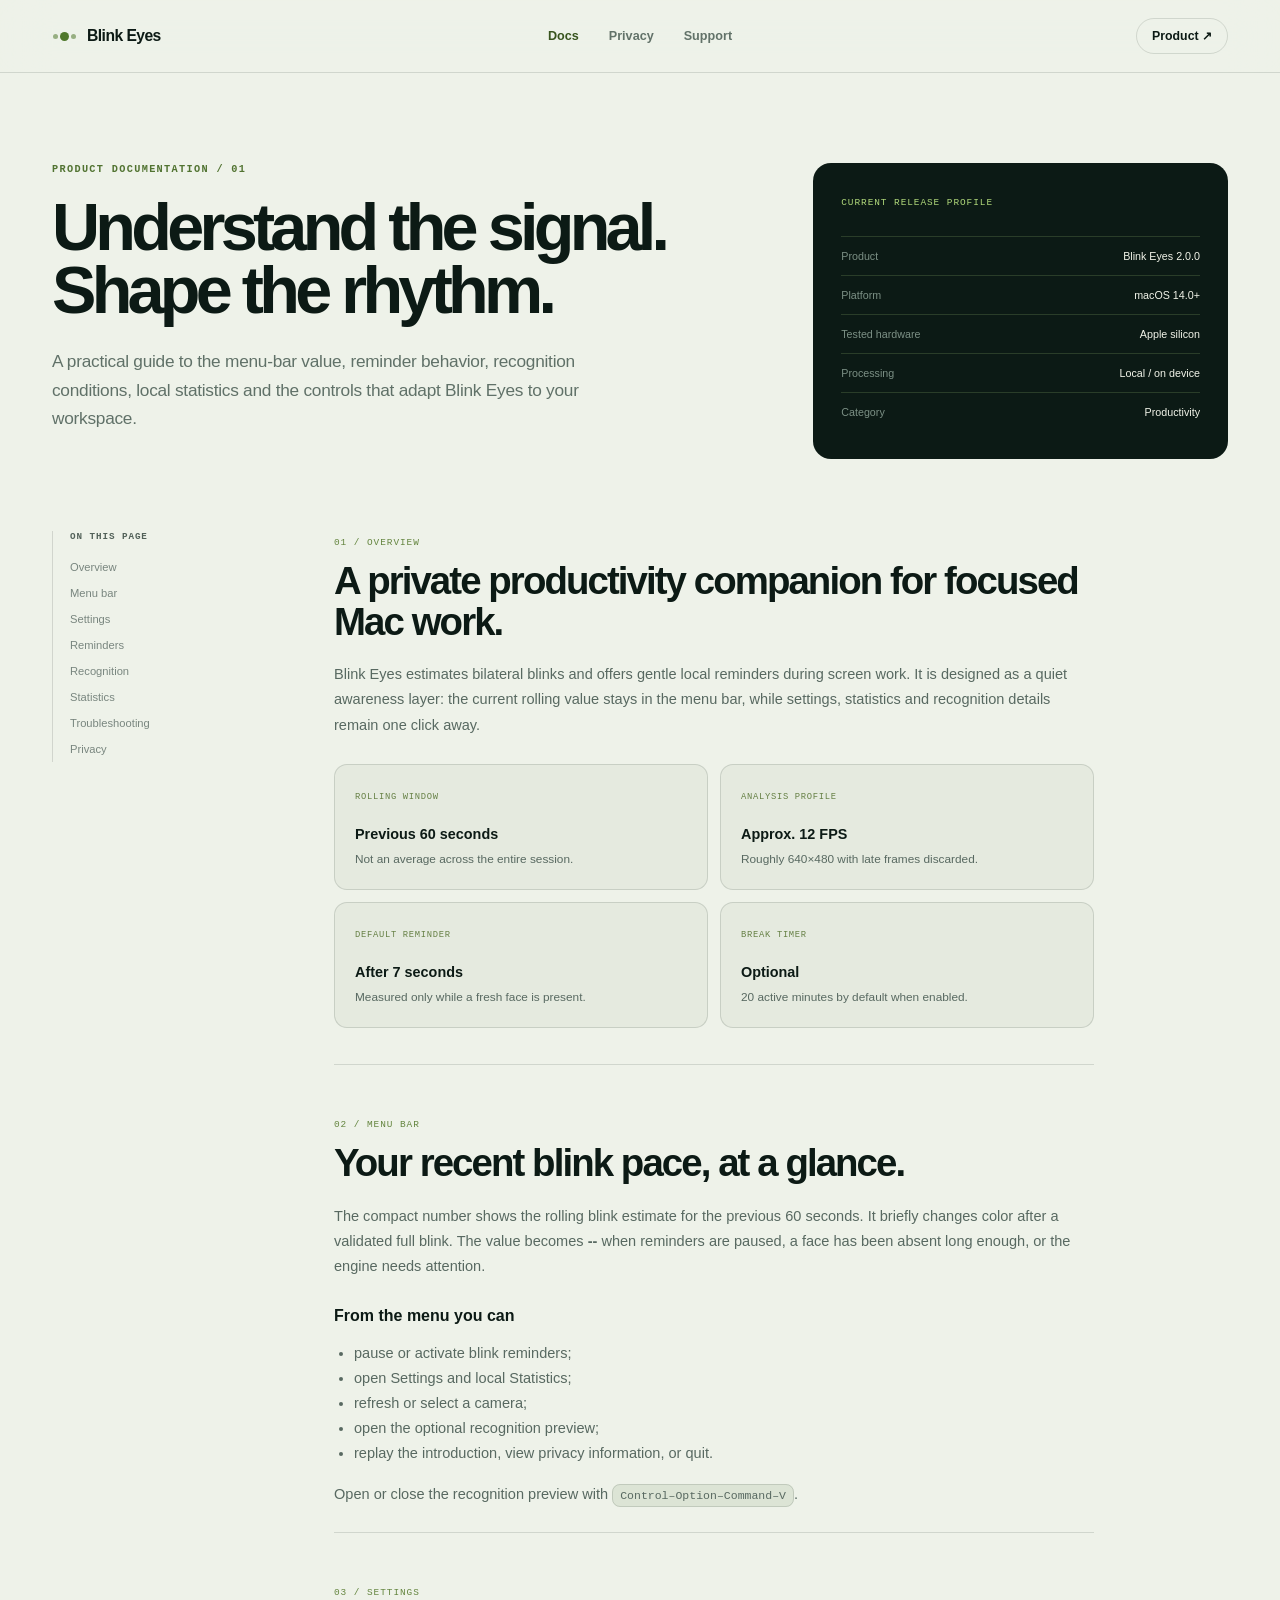
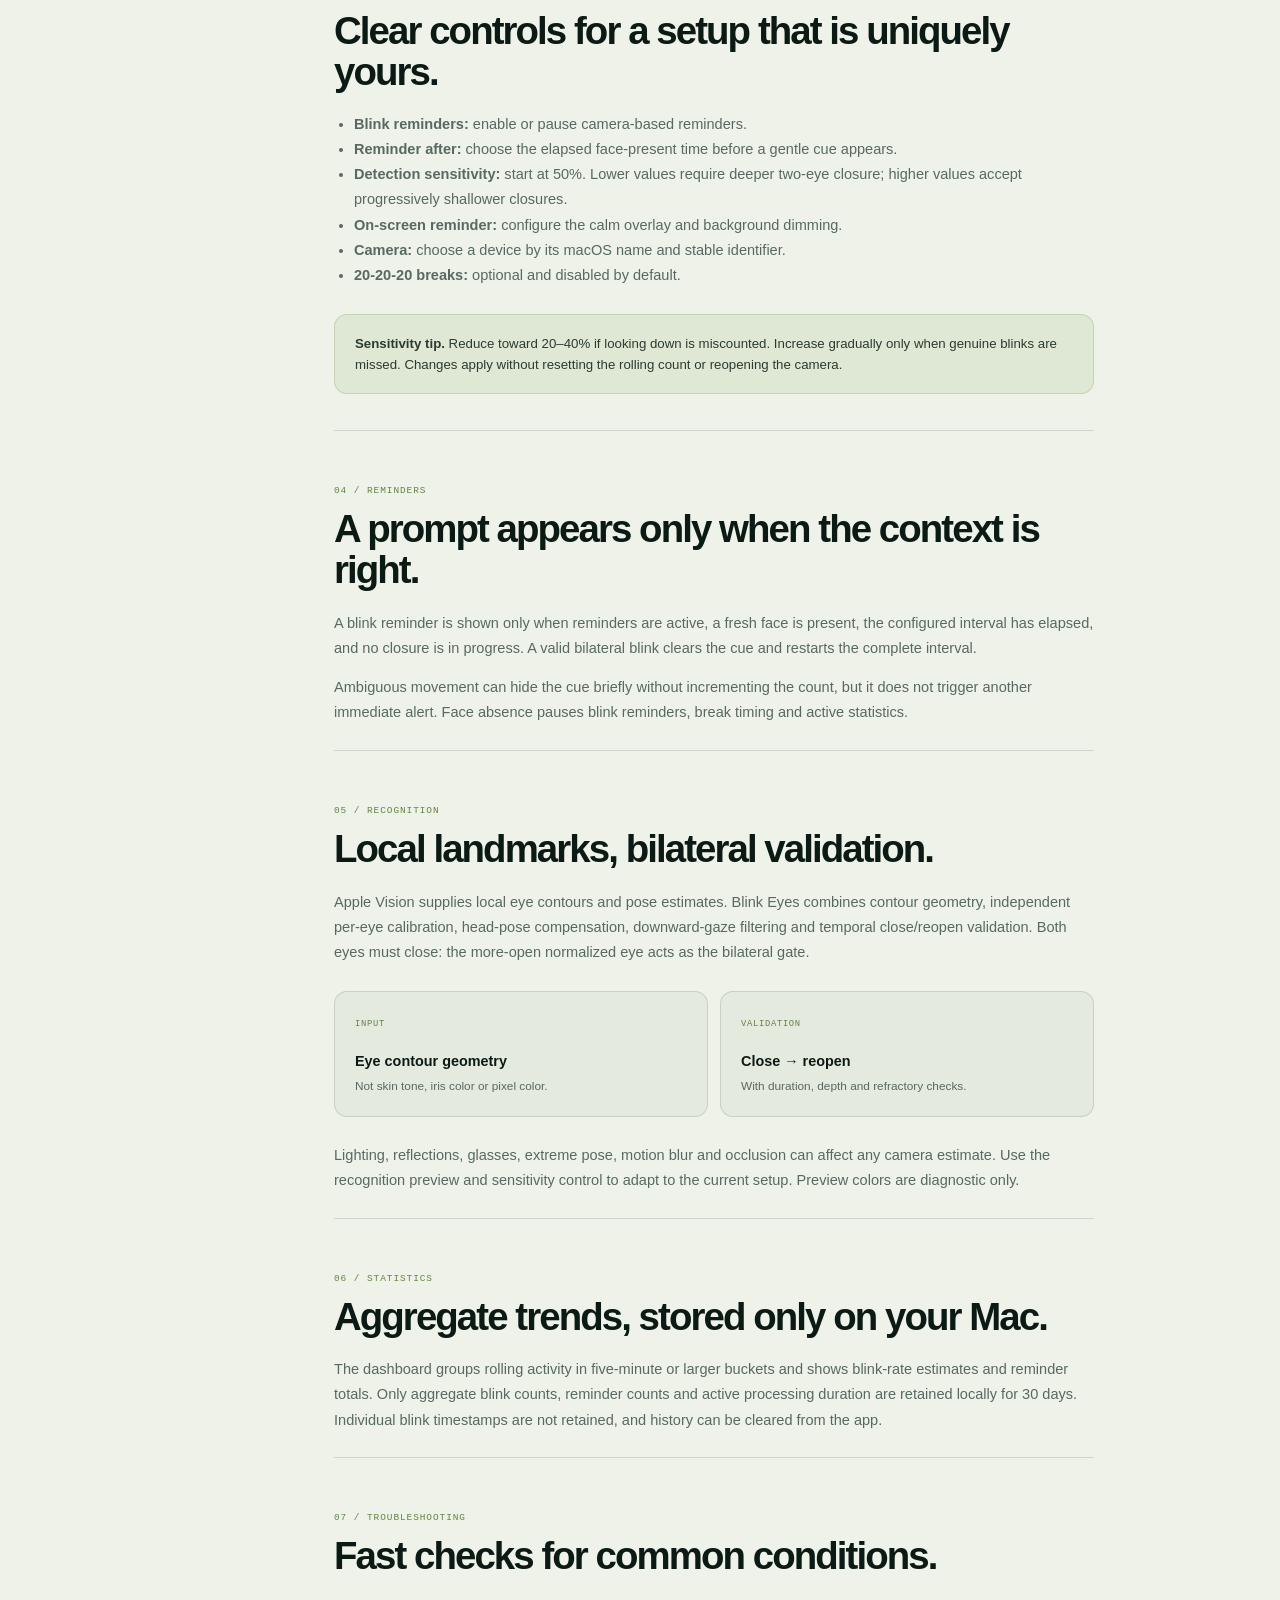
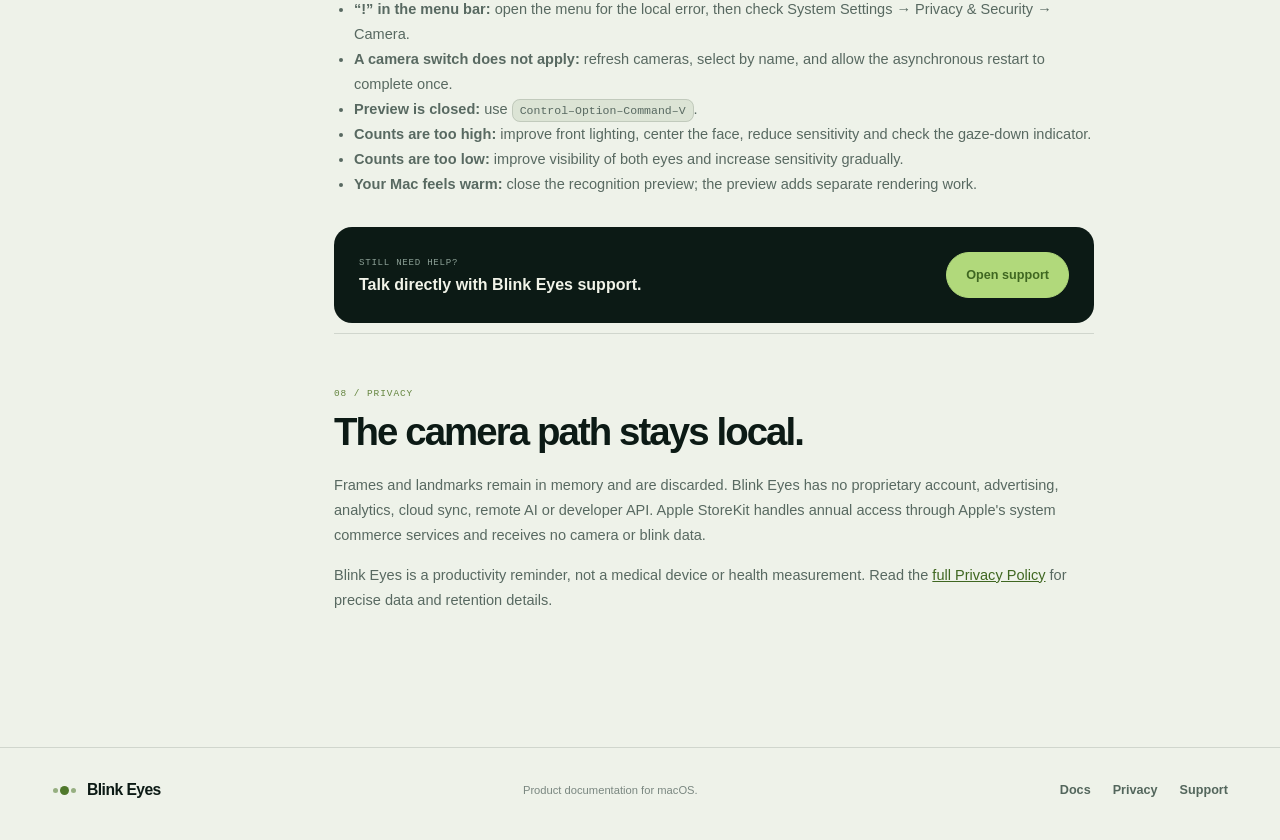
==== docs/index.html @ e7619e52 "Redesign public site and documentation" ====
<!doctype html>
<html lang="en">
<head>
  <meta charset="utf-8">
  <meta name="viewport" content="width=device-width, initial-scale=1">
  <meta name="description" content="The official Blink Eyes product guide for macOS.">
  <meta name="theme-color" content="#eef2e9">
  <meta property="og:type" content="website"><meta property="og:title" content="Product Guide · Blink Eyes"><meta property="og:description" content="Understand the menu-bar signal, sensitivity, reminders, local statistics and recognition conditions."><meta property="og:image" content="https://ivanvigor.github.io/BlinkEyes_Public/assets/og.png">
  <meta name="twitter:card" content="summary_large_image"><meta name="twitter:title" content="Product Guide · Blink Eyes"><meta name="twitter:description" content="Understand the menu-bar signal, sensitivity, reminders, local statistics and recognition conditions."><meta name="twitter:image" content="https://ivanvigor.github.io/BlinkEyes_Public/assets/og.png">
  <title>Product Guide · Blink Eyes</title>
  <link rel="stylesheet" href="../assets/site.css">
</head>
<body class="inner-page">
  <a class="skip-link" href="#main">Skip to content</a>
  <header class="site-header"><nav class="nav" aria-label="Main navigation"><a class="brand" href="../"><span class="brand-signal" aria-hidden="true"><i></i><i></i><i></i></span><span>Blink Eyes</span></a><div class="nav-links"><a href="./" aria-current="page">Docs</a><a href="../privacy/">Privacy</a><a href="../support/">Support</a></div><a class="nav-cta" href="../">Product <span aria-hidden="true">↗</span></a></nav></header>

  <main class="container page-shell" id="main">
    <section class="page-hero">
      <div><p class="page-kicker">Product documentation / 01</p><h1>Understand the signal.<br>Shape the rhythm.</h1><p class="lead">A practical guide to the menu-bar value, reminder behavior, recognition conditions, local statistics and the controls that adapt Blink Eyes to your workspace.</p></div>
      <aside class="page-meta-card" aria-label="Product facts"><span>Current release profile</span><dl><div><dt>Product</dt><dd>Blink Eyes 2.0.0</dd></div><div><dt>Platform</dt><dd>macOS 14.0+</dd></div><div><dt>Tested hardware</dt><dd>Apple silicon</dd></div><div><dt>Processing</dt><dd>Local / on device</dd></div><div><dt>Category</dt><dd>Productivity</dd></div></dl></aside>
    </section>

    <div class="page-layout">
      <nav class="toc" aria-label="On this page"><b>On this page</b><a href="#overview">Overview</a><a href="#menu-bar">Menu bar</a><a href="#settings">Settings</a><a href="#reminders">Reminders</a><a href="#recognition">Recognition</a><a href="#statistics">Statistics</a><a href="#troubleshooting">Troubleshooting</a><a href="#privacy">Privacy</a></nav>
      <article>
        <section class="prose-section" id="overview"><span class="section-number">01 / OVERVIEW</span><h2>A private productivity companion for focused Mac work.</h2><p>Blink Eyes estimates bilateral blinks and offers gentle local reminders during screen work. It is designed as a quiet awareness layer: the current rolling value stays in the menu bar, while settings, statistics and recognition details remain one click away.</p><div class="info-grid"><div class="info-card"><span>Rolling window</span><b>Previous 60 seconds</b><p>Not an average across the entire session.</p></div><div class="info-card"><span>Analysis profile</span><b>Approx. 12 FPS</b><p>Roughly 640×480 with late frames discarded.</p></div><div class="info-card"><span>Default reminder</span><b>After 7 seconds</b><p>Measured only while a fresh face is present.</p></div><div class="info-card"><span>Break timer</span><b>Optional</b><p>20 active minutes by default when enabled.</p></div></div></section>

        <section class="prose-section" id="menu-bar"><span class="section-number">02 / MENU BAR</span><h2>Your recent blink pace, at a glance.</h2><p>The compact number shows the rolling blink estimate for the previous 60 seconds. It briefly changes color after a validated full blink. The value becomes <strong>--</strong> when reminders are paused, a face has been absent long enough, or the engine needs attention.</p><h3>From the menu you can</h3><ul><li>pause or activate blink reminders;</li><li>open Settings and local Statistics;</li><li>refresh or select a camera;</li><li>open the optional recognition preview;</li><li>replay the introduction, view privacy information, or quit.</li></ul><p>Open or close the recognition preview with <span class="code-key">Control–Option–Command–V</span>.</p></section>

        <section class="prose-section" id="settings"><span class="section-number">03 / SETTINGS</span><h2>Clear controls for a setup that is uniquely yours.</h2><ul><li><strong>Blink reminders:</strong> enable or pause camera-based reminders.</li><li><strong>Reminder after:</strong> choose the elapsed face-present time before a gentle cue appears.</li><li><strong>Detection sensitivity:</strong> start at 50%. Lower values require deeper two-eye closure; higher values accept progressively shallower closures.</li><li><strong>On-screen reminder:</strong> configure the calm overlay and background dimming.</li><li><strong>Camera:</strong> choose a device by its macOS name and stable identifier.</li><li><strong>20-20-20 breaks:</strong> optional and disabled by default.</li></ul><div class="notice"><strong>Sensitivity tip.</strong> Reduce toward 20–40% if looking down is miscounted. Increase gradually only when genuine blinks are missed. Changes apply without resetting the rolling count or reopening the camera.</div></section>

        <section class="prose-section" id="reminders"><span class="section-number">04 / REMINDERS</span><h2>A prompt appears only when the context is right.</h2><p>A blink reminder is shown only when reminders are active, a fresh face is present, the configured interval has elapsed, and no closure is in progress. A valid bilateral blink clears the cue and restarts the complete interval.</p><p>Ambiguous movement can hide the cue briefly without incrementing the count, but it does not trigger another immediate alert. Face absence pauses blink reminders, break timing and active statistics.</p></section>

        <section class="prose-section" id="recognition"><span class="section-number">05 / RECOGNITION</span><h2>Local landmarks, bilateral validation.</h2><p>Apple Vision supplies local eye contours and pose estimates. Blink Eyes combines contour geometry, independent per-eye calibration, head-pose compensation, downward-gaze filtering and temporal close/reopen validation. Both eyes must close: the more-open normalized eye acts as the bilateral gate.</p><div class="info-grid"><div class="info-card"><span>Input</span><b>Eye contour geometry</b><p>Not skin tone, iris color or pixel color.</p></div><div class="info-card"><span>Validation</span><b>Close → reopen</b><p>With duration, depth and refractory checks.</p></div></div><p>Lighting, reflections, glasses, extreme pose, motion blur and occlusion can affect any camera estimate. Use the recognition preview and sensitivity control to adapt to the current setup. Preview colors are diagnostic only.</p></section>

        <section class="prose-section" id="statistics"><span class="section-number">06 / STATISTICS</span><h2>Aggregate trends, stored only on your Mac.</h2><p>The dashboard groups rolling activity in five-minute or larger buckets and shows blink-rate estimates and reminder totals. Only aggregate blink counts, reminder counts and active processing duration are retained locally for 30 days. Individual blink timestamps are not retained, and history can be cleared from the app.</p></section>

        <section class="prose-section" id="troubleshooting"><span class="section-number">07 / TROUBLESHOOTING</span><h2>Fast checks for common conditions.</h2><ul><li><strong>“!” in the menu bar:</strong> open the menu for the local error, then check System Settings → Privacy &amp; Security → Camera.</li><li><strong>A camera switch does not apply:</strong> refresh cameras, select by name, and allow the asynchronous restart to complete once.</li><li><strong>Preview is closed:</strong> use <span class="code-key">Control–Option–Command–V</span>.</li><li><strong>Counts are too high:</strong> improve front lighting, center the face, reduce sensitivity and check the gaze-down indicator.</li><li><strong>Counts are too low:</strong> improve visibility of both eyes and increase sensitivity gradually.</li><li><strong>Your Mac feels warm:</strong> close the recognition preview; the preview adds separate rendering work.</li></ul><div class="contact-card"><div><span>Still need help?</span><b>Talk directly with Blink Eyes support.</b></div><a class="button" href="../support/">Open support</a></div></section>

        <section class="prose-section" id="privacy"><span class="section-number">08 / PRIVACY</span><h2>The camera path stays local.</h2><p>Frames and landmarks remain in memory and are discarded. Blink Eyes has no proprietary account, advertising, analytics, cloud sync, remote AI or developer API. Apple StoreKit handles annual access through Apple's system commerce services and receives no camera or blink data.</p><p>Blink Eyes is a productivity reminder, not a medical device or health measurement. Read the <a href="../privacy/">full Privacy Policy</a> for precise data and retention details.</p></section>
      </article>
    </div>
  </main>
  <footer class="site-footer"><div class="container footer-layout"><a class="brand" href="../"><span class="brand-signal" aria-hidden="true"><i></i><i></i><i></i></span><span>Blink Eyes</span></a><p>Product documentation for macOS.</p><div class="footer-links"><a href="./">Docs</a><a href="../privacy/">Privacy</a><a href="../support/">Support</a></div></div></footer>
</body>
</html>
---- assets/site.css ----
:root {
  color-scheme: dark;
  --night: #07110e;
  --night-2: #0a1712;
  --night-3: #10231b;
  --panel: #11261d;
  --paper: #eef2e9;
  --ink: #0c1a15;
  --cream: #f2f4e9;
  --muted: #9aaba0;
  --muted-dark: #607168;
  --lime: #b1d97b;
  --lime-hi: #c7ef8f;
  --line: rgba(199, 239, 143, .16);
  --line-dark: rgba(12, 26, 21, .13);
  --sans: -apple-system, BlinkMacSystemFont, "SF Pro Display", "Helvetica Neue", Arial, sans-serif;
  --mono: "SFMono-Regular", Consolas, "Liberation Mono", monospace;
  --radius: 18px;
  --shadow: 0 32px 90px rgba(0, 0, 0, .28);
}

* { box-sizing: border-box; }
html { background: var(--night); color: var(--cream); font-family: var(--sans); scroll-behavior: smooth; }
body { background: var(--night); margin: 0; overflow-x: hidden; }
body, button, a { -webkit-font-smoothing: antialiased; }
a { color: inherit; }
img { display: block; max-width: 100%; }
h1, h2, h3, p { margin-top: 0; }
.skip-link { background: var(--lime); color: var(--ink); left: 16px; padding: 10px 14px; position: fixed; top: -60px; z-index: 99; }
.skip-link:focus { top: 16px; }
.container, .nav { margin: 0 auto; max-width: 1240px; padding-left: 32px; padding-right: 32px; }

.site-header { background: rgba(7, 17, 14, .78); border-bottom: 1px solid rgba(177, 217, 123, .1); backdrop-filter: blur(24px) saturate(1.2); position: sticky; top: 0; z-index: 30; }
.nav { align-items: center; display: grid; grid-template-columns: 1fr auto 1fr; min-height: 72px; }
.brand { align-items: center; display: inline-flex; font-size: .98rem; font-weight: 750; gap: 11px; letter-spacing: -.035em; text-decoration: none; width: max-content; }
.brand-signal { align-items: center; display: inline-flex; gap: 2px; height: 24px; justify-content: center; width: 24px; }
.brand-signal i { background: var(--lime); border-radius: 50%; display: block; height: 5px; opacity: .55; width: 5px; }
.brand-signal i:nth-child(2) { height: 9px; opacity: 1; width: 9px; }
.nav-links { align-items: center; display: flex; gap: 30px; }
.nav-links a, .footer-links a { color: #aab9af; font-size: .79rem; font-weight: 600; text-decoration: none; transition: color 160ms ease; }
.nav-links a:hover, .nav-links a[aria-current="page"], .footer-links a:hover { color: var(--lime-hi); }
.nav-cta { border: 1px solid var(--line); border-radius: 999px; font-size: .77rem; font-weight: 700; justify-self: end; padding: 10px 15px; text-decoration: none; transition: background 160ms ease, border-color 160ms ease; }
.nav-cta:hover { background: rgba(177, 217, 123, .09); border-color: rgba(177, 217, 123, .35); }

.hero { background: radial-gradient(circle at 69% 21%, rgba(67, 132, 100, .18), transparent 31%), var(--night); min-height: calc(100vh - 72px); overflow: hidden; position: relative; }
.hero-grid, .privacy-grid { background-image: linear-gradient(rgba(177, 217, 123, .045) 1px, transparent 1px), linear-gradient(90deg, rgba(177, 217, 123, .045) 1px, transparent 1px); background-size: 54px 54px; inset: 0; mask-image: linear-gradient(to bottom, black, transparent 83%); pointer-events: none; position: absolute; }
.hero-layout { align-items: center; display: grid; gap: 62px; grid-template-columns: minmax(0, .9fr) minmax(500px, 1.1fr); min-height: 720px; padding-bottom: 72px; padding-top: 72px; position: relative; z-index: 1; }
.hero-copy { max-width: 610px; }
.eyebrow, .section-label { color: var(--lime); font-family: var(--mono); font-size: .67rem; font-weight: 700; letter-spacing: .14em; line-height: 1.5; margin-bottom: 22px; text-transform: uppercase; }
.status-dot { background: var(--lime); border-radius: 50%; box-shadow: 0 0 0 5px rgba(177, 217, 123, .1); display: inline-block; height: 6px; margin: 0 9px 1px 2px; width: 6px; }
h1 { font-size: clamp(3.7rem, 6.5vw, 6.6rem); font-weight: 560; letter-spacing: -.078em; line-height: .9; margin-bottom: 31px; }
h1 span { color: var(--lime); }
.lead { color: var(--muted); font-size: clamp(1rem, 1.35vw, 1.16rem); letter-spacing: -.015em; line-height: 1.65; margin-bottom: 0; max-width: 580px; }
.hero-actions { display: flex; flex-wrap: wrap; gap: 11px; margin-top: 32px; }
.button { align-items: center; background: var(--lime); border: 1px solid var(--lime); border-radius: 999px; color: var(--ink); display: inline-flex; font-size: .79rem; font-weight: 750; gap: 10px; justify-content: center; min-height: 46px; padding: 0 19px; text-decoration: none; transition: background 170ms ease, border-color 170ms ease, transform 170ms ease; }
.button:hover { background: var(--lime-hi); border-color: var(--lime-hi); transform: translateY(-2px); }
.button.ghost { background: transparent; border-color: var(--line); color: var(--cream); }
.button.ghost:hover { background: rgba(177, 217, 123, .08); }
.button.light { background: var(--cream); border-color: var(--cream); }
.hero-proof { border-top: 1px solid var(--line); display: flex; flex-wrap: wrap; gap: 18px 27px; margin-top: 42px; padding-top: 20px; }
.hero-proof span { align-items: center; color: #819389; display: flex; font-family: var(--mono); font-size: .59rem; gap: 8px; letter-spacing: .05em; text-transform: uppercase; }
.proof-icon { border: 1px solid rgba(177, 217, 123, .4); border-radius: 50%; display: inline-block; height: 10px; position: relative; width: 10px; }
.proof-icon::after { background: var(--lime); border-radius: 50%; content: ""; height: 4px; inset: 2px; position: absolute; width: 4px; }

.hero-visual { min-width: 0; position: relative; }
.visual-frame { aspect-ratio: .89; background: var(--panel); border: 1px solid var(--line); border-radius: 28px; box-shadow: var(--shadow); overflow: hidden; position: relative; transform: perspective(1200px) rotateY(-3deg) rotateX(1deg); }
.visual-frame::after { border: 1px solid rgba(255,255,255,.08); border-radius: 21px; content: ""; inset: 10px; pointer-events: none; position: absolute; }
.visual-frame img { height: 100%; object-fit: cover; object-position: 64% center; width: 100%; }
.visual-shade { background: linear-gradient(180deg, rgba(7,17,14,.12), rgba(7,17,14,.08) 52%, rgba(7,17,14,.74)); inset: 0; position: absolute; }
.capture-corners { inset: 38px; position: absolute; }
.capture-corners i { border-color: rgba(199,239,143,.62); border-style: solid; height: 28px; position: absolute; width: 28px; }
.capture-corners i:nth-child(1) { border-width: 1px 0 0 1px; left: 0; top: 0; }
.capture-corners i:nth-child(2) { border-width: 1px 1px 0 0; right: 0; top: 0; }
.capture-corners i:nth-child(3) { border-width: 0 0 1px 1px; bottom: 0; left: 0; }
.capture-corners i:nth-child(4) { border-width: 0 1px 1px 0; bottom: 0; right: 0; }
.signal-card { background: rgba(7, 17, 14, .84); border: 1px solid rgba(199, 239, 143, .25); border-radius: 16px; bottom: 33px; backdrop-filter: blur(20px); left: 33px; padding: 18px; position: absolute; right: 33px; }
.signal-head { align-items: center; color: #a4b5aa; display: flex; font-family: var(--mono); font-size: .58rem; justify-content: space-between; letter-spacing: .08em; text-transform: uppercase; }
.signal-head b { color: var(--lime); font-weight: 600; }
.signal-head b i, .card-state i { background: var(--lime); border-radius: 50%; display: inline-block; height: 5px; margin-right: 5px; width: 5px; }
.signal-value { align-items: center; display: flex; gap: 15px; margin-top: 11px; }
.signal-value strong { color: var(--cream); font-size: 3.2rem; font-weight: 560; letter-spacing: -.08em; line-height: 1; }
.signal-value span { color: #8fa198; font-size: .65rem; line-height: 1.4; }
.wave { align-items: center; display: flex; gap: 4px; height: 27px; margin-left: auto; position: absolute; right: 18px; top: 51px; }
.wave i { animation: signal 2.2s ease-in-out infinite; background: var(--lime); border-radius: 99px; display: block; height: 25%; opacity: .75; width: 2px; }
.wave i:nth-child(2), .wave i:nth-child(11) { height: 45%; }
.wave i:nth-child(3), .wave i:nth-child(10) { height: 75%; }
.wave i:nth-child(4), .wave i:nth-child(9) { height: 100%; }
.wave i:nth-child(5), .wave i:nth-child(8) { height: 58%; }
.wave i:nth-child(6), .wave i:nth-child(7) { height: 30%; }
.wave i:nth-child(odd) { animation-delay: -1.1s; }
.frame-label { color: rgba(239,244,233,.65); font-family: var(--mono); font-size: .52rem; left: 53px; letter-spacing: .1em; position: absolute; }
.frame-label-top { top: 51px; }
.frame-label-bottom { bottom: 157px; }
.signal-strip { border-top: 1px solid var(--line); display: grid; grid-template-columns: repeat(4, 1fr); padding-bottom: 26px; padding-top: 26px; position: relative; z-index: 1; }
.signal-strip span { border-right: 1px solid var(--line); color: #62756a; font-family: var(--mono); font-size: .57rem; letter-spacing: .08em; padding-left: 18px; }
.signal-strip span:first-child { padding-left: 0; }
.signal-strip span:last-child { border: 0; }
.signal-strip b { color: #9aaea2; font-family: var(--sans); font-size: .68rem; letter-spacing: 0; margin-left: 8px; }

.product { background: var(--paper); color: var(--ink); padding: 130px 0; }
.section-intro { align-items: end; display: grid; gap: 80px; grid-template-columns: 1.25fr .75fr; }
.product .section-label, .docs-preview .section-label, .closing .section-label { color: #517331; }
.section-intro h2, .engine h2, .docs-content h2, .privacy-panel h2, .closing h2, main.page-shell h1 { font-size: clamp(2.7rem, 5.2vw, 5.2rem); font-weight: 550; letter-spacing: -.071em; line-height: .95; margin: 0; }
.product .lead, .docs-preview .lead, .closing .lead { color: var(--muted-dark); }
.bento-grid { display: grid; gap: 14px; grid-template-columns: 1.15fr .85fr; margin-top: 70px; }
.bento-card { background: #f7f8f3; border: 1px solid var(--line-dark); border-radius: var(--radius); min-height: 410px; overflow: hidden; padding: 27px; position: relative; }
.bento-card:nth-child(2), .bento-card:nth-child(3) { background: #e5eadf; }
.bento-card:nth-child(4) { background: var(--ink); color: var(--cream); }
.card-top { align-items: center; color: #728179; display: flex; font-family: var(--mono); font-size: .58rem; justify-content: space-between; letter-spacing: .09em; text-transform: uppercase; }
.card-index, .card-state { color: #466329; }
.bento-card h3 { bottom: 68px; font-size: clamp(1.5rem, 2.35vw, 2.35rem); font-weight: 560; letter-spacing: -.05em; line-height: 1.05; margin: 0; max-width: 480px; position: absolute; }
.bento-card p { bottom: 20px; color: #68786f; font-size: .82rem; line-height: 1.5; margin: 0; max-width: 490px; position: absolute; }
.stats-card p { color: #94a69c; }
.menubar-demo { align-items: center; background: var(--ink); border-radius: 11px; color: var(--cream); display: flex; justify-content: space-between; margin-top: 38px; padding: 14px 17px; }
.menubar-demo span { color: #8fa097; font-size: .69rem; }
.menubar-demo strong { color: var(--lime); font-family: var(--mono); font-size: 1.1rem; }
.reminder-orbit { align-items: center; border: 1px solid rgba(12,26,21,.16); border-radius: 50%; display: flex; height: 154px; justify-content: center; margin: 31px auto 0; position: relative; width: 154px; }
.reminder-orbit::before, .reminder-orbit::after { border: 1px solid rgba(12,26,21,.1); border-radius: 50%; content: ""; inset: 18px; position: absolute; }
.reminder-orbit::after { border-color: var(--ink) transparent var(--ink) var(--ink); inset: 35px; transform: rotate(-38deg); }
.reminder-orbit span { font-family: var(--mono); font-size: .72rem; position: relative; z-index: 1; }
.mini-settings { background: var(--ink); border-radius: 14px; color: var(--cream); margin-top: 34px; padding: 18px; }
.mini-settings > div { display: flex; font-size: .68rem; justify-content: space-between; }
.mini-settings b { color: var(--lime); font-family: var(--mono); }
.mini-track { background: rgba(255,255,255,.13); display: block; height: 3px; margin: 10px 0 17px; position: relative; }
.mini-track::after { background: var(--lime); content: ""; height: 100%; left: 0; position: absolute; width: var(--fill); }
.mini-settings .mini-toggle { align-items: center; }
.mini-toggle i { background: var(--lime); border-radius: 99px; height: 18px; position: relative; width: 32px; }
.mini-toggle i::after { background: var(--ink); border-radius: 50%; content: ""; height: 12px; position: absolute; right: 3px; top: 3px; width: 12px; }
.stats-visual { align-items: end; display: flex; gap: 7px; height: 135px; margin-top: 28px; }
.stats-visual i { background: linear-gradient(to top, #507e55, var(--lime)); border-radius: 3px 3px 0 0; height: var(--h); opacity: .82; width: 10%; }

.engine { background: var(--night-2); padding: 130px 0; }
.engine-layout { align-items: center; display: grid; gap: 90px; grid-template-columns: .85fr 1.15fr; }
.engine h2 { color: var(--cream); }
.engine .lead { margin-top: 29px; }
.text-link { color: var(--lime); display: inline-flex; font-size: .78rem; font-weight: 700; gap: 8px; margin-top: 27px; text-decoration: none; }
.pipeline { border: 1px solid var(--line); border-radius: var(--radius); padding: 20px; position: relative; }
.pipeline-line { border-left: 1px dashed rgba(177,217,123,.25); bottom: 111px; left: 55px; position: absolute; top: 53px; }
.pipeline article { align-items: center; border-bottom: 1px solid var(--line); display: grid; gap: 17px; grid-template-columns: 29px 1fr 12px; min-height: 88px; padding: 10px 15px; position: relative; }
.pipeline article:last-of-type { border-bottom: 0; }
.pipeline article > span { color: #667b6f; font-family: var(--mono); font-size: .58rem; }
.pipeline article b { font-size: .84rem; font-weight: 650; }
.pipeline article p { color: #708379; font-family: var(--mono); font-size: .57rem; letter-spacing: .02em; margin: 5px 0 0; }
.node { background: var(--night-2); border: 1px solid #52685d; border-radius: 50%; height: 9px; width: 9px; }
.node.active { background: var(--lime); border-color: var(--lime); box-shadow: 0 0 0 5px rgba(177,217,123,.09); }
.pipeline-seal { align-items: center; background: rgba(177,217,123,.07); border: 1px solid var(--line); border-radius: 10px; display: flex; justify-content: space-between; margin-top: 10px; padding: 16px; }
.pipeline-seal span { color: #72867a; font-family: var(--mono); font-size: .57rem; letter-spacing: .1em; }
.pipeline-seal strong { color: var(--lime); font-family: var(--mono); font-size: .69rem; letter-spacing: .1em; }

.docs-preview { background: var(--paper); color: var(--ink); padding: 130px 0; }
.docs-shell { background: #f8f9f4; border: 1px solid var(--line-dark); border-radius: 22px; display: grid; grid-template-columns: 220px 1fr; min-height: 610px; overflow: hidden; }
.docs-sidebar { background: #e2e8dc; border-right: 1px solid var(--line-dark); display: flex; flex-direction: column; gap: 5px; padding: 34px 22px; }
.docs-sidebar b { color: #4b5d53; font-family: var(--mono); font-size: .58rem; letter-spacing: .09em; margin-bottom: 25px; }
.docs-sidebar span { border-radius: 8px; color: #738079; font-size: .72rem; padding: 9px 10px; }
.docs-sidebar .active { background: var(--ink); color: var(--lime); }
.docs-content { padding: 65px; }
.docs-content h2 { max-width: 660px; }
.docs-content .lead { margin-top: 24px; }
.docs-links { border-top: 1px solid var(--line-dark); margin-top: 44px; }
.docs-links a { align-items: center; border-bottom: 1px solid var(--line-dark); display: grid; gap: 20px; grid-template-columns: 1fr 1fr auto; min-height: 73px; text-decoration: none; }
.docs-links span { align-items: center; display: flex; gap: 16px; }
.docs-links i { color: #708178; font-family: var(--mono); font-size: .57rem; font-style: normal; }
.docs-links b { font-size: .84rem; }
.docs-links em { color: #75827b; font-size: .72rem; font-style: normal; }
.docs-links strong { font-weight: 500; transition: transform 160ms ease; }
.docs-links a:hover strong { transform: translate(3px, -3px); }

.privacy-panel { background: #0b2018; overflow: hidden; padding: 130px 0; position: relative; }
.privacy-grid { mask-image: radial-gradient(circle at center, black, transparent 75%); }
.privacy-layout { display: grid; gap: 85px; grid-template-columns: 1fr 1fr; position: relative; z-index: 1; }
.privacy-panel h2 span { color: var(--lime); }
.privacy-panel .lead { margin-top: 28px; }
.privacy-matrix { border-left: 1px solid var(--line); display: grid; grid-template-columns: 1fr 1fr; }
.privacy-matrix div { border-bottom: 1px solid var(--line); min-height: 145px; padding: 24px; }
.privacy-matrix div:nth-child(odd) { border-right: 1px solid var(--line); }
.privacy-matrix span, .privacy-matrix i { color: #71857a; display: block; font-family: var(--mono); font-size: .57rem; font-style: normal; letter-spacing: .06em; text-transform: uppercase; }
.privacy-matrix b { display: block; font-size: 1rem; margin: 30px 0 8px; }

.closing { background: var(--paper); color: var(--ink); padding: 125px 0 38px; }
.closing-inner { align-items: end; display: grid; gap: 80px; grid-template-columns: 1.2fr .8fr; }
.legal-note { border-top: 1px solid var(--line-dark); color: #7e8b84; font-size: .65rem; margin-top: 90px; padding-top: 24px; }
.site-footer { background: var(--paper); border-top: 1px solid var(--line-dark); color: var(--ink); padding: 30px 0 38px; }
.footer-layout { align-items: center; display: flex; justify-content: space-between; }
.footer-layout p { color: #7a8780; font-size: .7rem; margin: 0; }
.footer-links { display: flex; gap: 22px; }
.footer-links a { color: #53665c; }

/* Documentation, privacy, support, and error pages */
body.inner-page { background: var(--paper); color: var(--ink); }
body.inner-page .site-header { background: rgba(238,242,233,.84); border-color: var(--line-dark); }
body.inner-page .nav-links a { color: #627269; }
body.inner-page .nav-links a:hover, body.inner-page .nav-links a[aria-current="page"] { color: #38541e; }
body.inner-page .nav-cta { border-color: var(--line-dark); }
body.inner-page .brand-signal i { background: #4f782b; }
body.inner-page .button.ghost { border-color: var(--line-dark); color: var(--ink); }
body.inner-page .button.ghost:hover { background: #dfe8d5; }
main.page-shell { min-height: 70vh; padding-bottom: 110px; padding-top: 90px; }
.page-hero { display: grid; gap: 70px; grid-template-columns: 1.25fr .75fr; margin-bottom: 72px; }
.page-kicker { color: #517331; font-family: var(--mono); font-size: .64rem; font-weight: 700; letter-spacing: .13em; margin-bottom: 21px; text-transform: uppercase; }
.page-hero .lead { color: var(--muted-dark); margin-top: 25px; }
.page-meta-card { background: var(--ink); border-radius: var(--radius); color: var(--cream); padding: 28px; }
.page-meta-card > span { color: var(--lime); font-family: var(--mono); font-size: .59rem; letter-spacing: .1em; text-transform: uppercase; }
.page-meta-card dl { margin: 27px 0 0; }
.page-meta-card div { border-top: 1px solid var(--line); display: flex; gap: 20px; justify-content: space-between; padding: 13px 0; }
.page-meta-card dt { color: #7c9085; font-size: .67rem; }
.page-meta-card dd { font-size: .67rem; margin: 0; text-align: right; }
.page-meta-card a { color: var(--lime); }
.page-layout { align-items: start; display: grid; gap: 72px; grid-template-columns: 210px minmax(0, 760px); }
.toc { border-left: 1px solid var(--line-dark); position: sticky; top: 105px; }
.toc b { color: #526159; display: block; font-family: var(--mono); font-size: .58rem; letter-spacing: .1em; margin: 0 0 12px 17px; text-transform: uppercase; }
.toc a { color: #79867f; display: block; font-size: .7rem; padding: 7px 17px; text-decoration: none; }
.toc a:hover { color: #3f6021; }
.prose-section { border-top: 1px solid var(--line-dark); padding: 48px 0 10px; scroll-margin-top: 95px; }
.prose-section:first-child { border-top: 0; padding-top: 0; }
.prose-section .section-number { color: #64853f; font-family: var(--mono); font-size: .59rem; letter-spacing: .1em; }
.prose-section h2 { font-size: clamp(1.75rem, 3vw, 2.6rem); font-weight: 570; letter-spacing: -.05em; line-height: 1.06; margin: 12px 0 20px; }
.prose-section h3 { font-size: 1rem; margin: 28px 0 8px; }
.prose-section p, .prose-section li { color: #586961; font-size: .91rem; line-height: 1.72; }
.prose-section ul { padding-left: 20px; }
.prose-section a { color: #3f6721; }
.info-grid { display: grid; gap: 12px; grid-template-columns: repeat(2, 1fr); margin: 26px 0; }
.info-card { background: #e5eadf; border: 1px solid var(--line-dark); border-radius: 13px; padding: 20px; }
.info-card span { color: #668045; font-family: var(--mono); font-size: .55rem; letter-spacing: .08em; text-transform: uppercase; }
.info-card b { display: block; font-size: .9rem; margin-top: 23px; }
.info-card p { font-size: .74rem; margin: 7px 0 0; }
.notice { background: #dfe8d5; border: 1px solid rgba(67,99,34,.17); border-radius: 13px; color: #2a3b31; font-size: .83rem; line-height: 1.6; margin: 26px 0; padding: 18px 20px; }
.contact-card { align-items: center; background: var(--ink); border-radius: var(--radius); color: var(--cream); display: flex; justify-content: space-between; margin-top: 30px; padding: 25px; }
.contact-card span { color: #8ca096; display: block; font-family: var(--mono); font-size: .57rem; letter-spacing: .08em; margin-bottom: 8px; text-transform: uppercase; }
.contact-card b { font-size: 1rem; }
.contact-card .button { flex: 0 0 auto; }
.code-key { background: #dce4d5; border: 1px solid var(--line-dark); border-radius: 8px; font-family: var(--mono); font-size: .72rem; padding: 4px 7px; }

@keyframes signal { 0%, 100% { opacity: .28; transform: scaleY(.5); } 50% { opacity: 1; transform: scaleY(1); } }

@media (max-width: 980px) {
  .hero-layout { gap: 36px; grid-template-columns: 1fr 1fr; }
  .hero-visual { align-self: stretch; }
  .visual-frame { height: 100%; }
  .section-intro, .engine-layout, .privacy-layout, .closing-inner, .page-hero { gap: 50px; grid-template-columns: 1fr; }
  .docs-shell { grid-template-columns: 170px 1fr; }
  .docs-content { padding: 48px; }
  .page-layout { gap: 44px; grid-template-columns: 175px minmax(0, 1fr); }
}

@media (max-width: 740px) {
  .container, .nav { padding-left: 20px; padding-right: 20px; }
  .nav { grid-template-columns: 1fr auto; min-height: 66px; }
  .nav-links { display: none; }
  .hero { min-height: auto; }
  .hero-layout { display: flex; flex-direction: column; padding-bottom: 52px; padding-top: 68px; }
  .hero-copy { max-width: none; }
  h1 { font-size: clamp(3.25rem, 16vw, 5.1rem); }
  .hero-visual { width: 100%; }
  .visual-frame { aspect-ratio: .92; height: auto; transform: none; }
  .capture-corners { inset: 25px; }
  .frame-label { left: 39px; }
  .frame-label-top { top: 38px; }
  .signal-card { bottom: 22px; left: 22px; right: 22px; }
  .frame-label-bottom { display: none; }
  .signal-strip { grid-template-columns: 1fr 1fr; row-gap: 20px; }
  .signal-strip span { border-right: 0; padding-left: 0; }
  .signal-strip b { display: block; margin: 5px 0 0; }
  .product, .engine, .docs-preview, .privacy-panel { padding: 86px 0; }
  .section-intro { align-items: start; }
  .bento-grid { display: block; margin-top: 45px; }
  .bento-card { margin-top: 12px; min-height: 390px; }
  .engine-layout { gap: 47px; }
  .docs-shell { display: block; min-height: 0; }
  .docs-sidebar { display: none; }
  .docs-content { padding: 31px 24px; }
  .docs-links a { gap: 9px; grid-template-columns: 1fr auto; padding: 12px 0; }
  .docs-links em { display: none; }
  .privacy-matrix { border-top: 1px solid var(--line); }
  .privacy-layout { gap: 55px; }
  .closing { padding-top: 85px; }
  .closing-inner { align-items: start; }
  .footer-layout { align-items: flex-start; flex-direction: column; gap: 18px; }
  .page-layout { display: block; }
  .toc { display: none; }
  main.page-shell { padding-bottom: 75px; padding-top: 65px; }
  .page-hero { margin-bottom: 55px; }
}

@media (max-width: 470px) {
  .nav-cta { font-size: 0; height: 36px; padding: 0; width: 36px; }
  .nav-cta span { font-size: .8rem; }
  .hero-proof { display: grid; grid-template-columns: 1fr 1fr; }
  .wave { display: none; }
  .privacy-matrix, .info-grid { grid-template-columns: 1fr; }
  .privacy-matrix div:nth-child(odd) { border-right: 0; }
  .contact-card { align-items: flex-start; flex-direction: column; gap: 20px; }
}

@media (prefers-reduced-motion: reduce) {
  html { scroll-behavior: auto; }
  *, *::before, *::after { animation-duration: .01ms !important; animation-iteration-count: 1 !important; transition-duration: .01ms !important; }
}
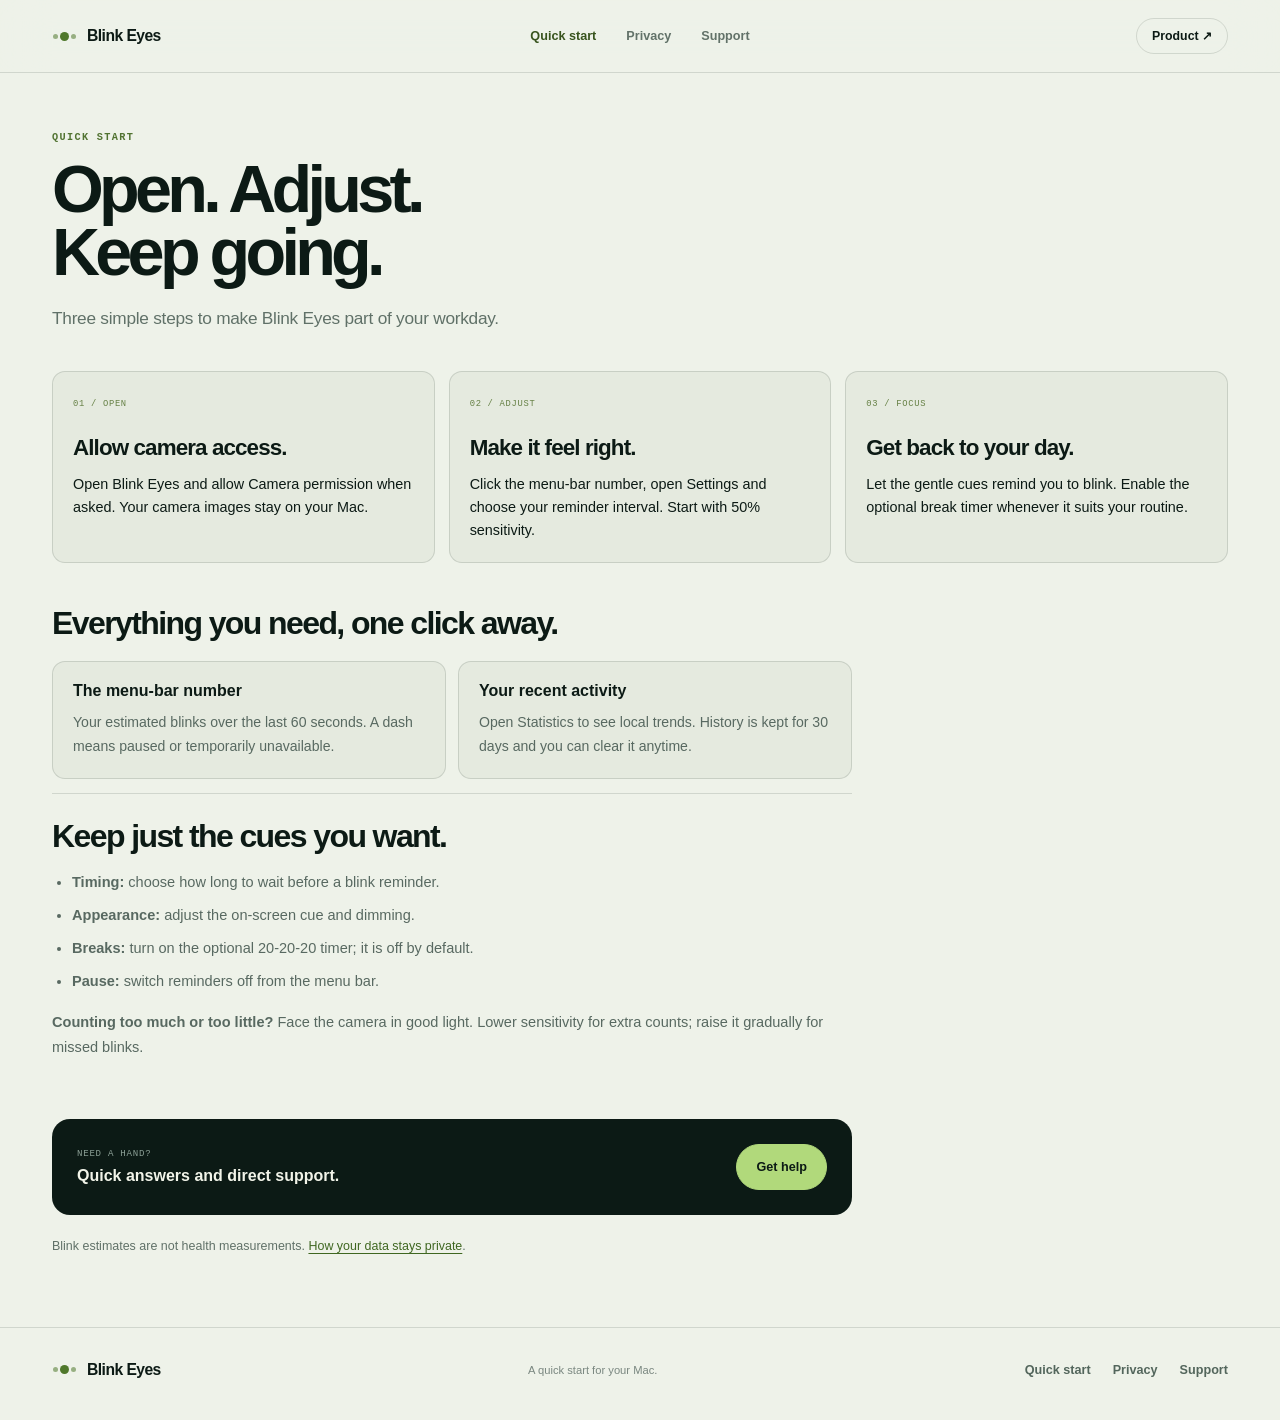
==== commit 87b29276: "Simplify public content around everyday app use" ====
--- a/docs/index.html
+++ b/docs/index.html
@@ -3,44 +3,41 @@
 <head>
   <meta charset="utf-8">
   <meta name="viewport" content="width=device-width, initial-scale=1">
-  <meta name="description" content="The official Blink Eyes product guide for macOS.">
+  <meta name="description" content="Get started with Blink Eyes: allow camera access, adjust your reminders and get back to work.">
   <meta name="theme-color" content="#eef2e9">
-  <meta property="og:type" content="website"><meta property="og:title" content="Product Guide · Blink Eyes"><meta property="og:description" content="Understand the menu-bar signal, sensitivity, reminders, local statistics and recognition conditions."><meta property="og:image" content="https://ivanvigor.github.io/BlinkEyes_Public/assets/og.png">
-  <meta name="twitter:card" content="summary_large_image"><meta name="twitter:title" content="Product Guide · Blink Eyes"><meta name="twitter:description" content="Understand the menu-bar signal, sensitivity, reminders, local statistics and recognition conditions."><meta name="twitter:image" content="https://ivanvigor.github.io/BlinkEyes_Public/assets/og.png">
-  <title>Product Guide · Blink Eyes</title>
+  <meta property="og:type" content="website"><meta property="og:title" content="Quick Start · Blink Eyes"><meta property="og:description" content="Three simple steps to start using Blink Eyes, plus the controls you need."><meta property="og:image" content="https://ivanvigor.github.io/BlinkEyes_Public/assets/og.png">
+  <meta name="twitter:card" content="summary_large_image"><meta name="twitter:title" content="Quick Start · Blink Eyes"><meta name="twitter:description" content="Three simple steps to start using Blink Eyes, plus the controls you need."><meta name="twitter:image" content="https://ivanvigor.github.io/BlinkEyes_Public/assets/og.png">
+  <title>Quick Start · Blink Eyes</title>
   <link rel="stylesheet" href="../assets/site.css">
 </head>
 <body class="inner-page">
   <a class="skip-link" href="#main">Skip to content</a>
-  <header class="site-header"><nav class="nav" aria-label="Main navigation"><a class="brand" href="../"><span class="brand-signal" aria-hidden="true"><i></i><i></i><i></i></span><span>Blink Eyes</span></a><div class="nav-links"><a href="./" aria-current="page">Docs</a><a href="../privacy/">Privacy</a><a href="../support/">Support</a></div><a class="nav-cta" href="../">Product <span aria-hidden="true">↗</span></a></nav></header>
+  <header class="site-header"><nav class="nav" aria-label="Main navigation"><a class="brand" href="../"><span class="brand-signal" aria-hidden="true"><i></i><i></i><i></i></span><span>Blink Eyes</span></a><div class="nav-links"><a href="./" aria-current="page">Quick start</a><a href="../privacy/">Privacy</a><a href="../support/">Support</a></div><a class="nav-cta" href="../">Product <span aria-hidden="true">↗</span></a></nav></header>
 
-  <main class="container page-shell" id="main">
-    <section class="page-hero">
-      <div><p class="page-kicker">Product documentation / 01</p><h1>Understand the signal.<br>Shape the rhythm.</h1><p class="lead">A practical guide to the menu-bar value, reminder behavior, recognition conditions, local statistics and the controls that adapt Blink Eyes to your workspace.</p></div>
-      <aside class="page-meta-card" aria-label="Product facts"><span>Current release profile</span><dl><div><dt>Product</dt><dd>Blink Eyes 2.0.0</dd></div><div><dt>Platform</dt><dd>macOS 14.0+</dd></div><div><dt>Tested hardware</dt><dd>Apple silicon</dd></div><div><dt>Processing</dt><dd>Local / on device</dd></div><div><dt>Category</dt><dd>Productivity</dd></div></dl></aside>
+  <main class="container page-shell compact-page" id="main">
+    <header class="compact-heading"><p class="page-kicker">Quick start</p><h1>Open. Adjust.<br>Keep going.</h1><p class="lead">Three simple steps to make Blink Eyes part of your workday.</p></header>
+
+    <section class="quick-start" id="overview" aria-label="Get started in three steps">
+      <article class="info-card"><span>01 / OPEN</span><h2>Allow camera access.</h2><p>Open Blink Eyes and allow Camera permission when asked. Your camera images stay on your Mac.</p></article>
+      <article class="info-card"><span>02 / ADJUST</span><h2>Make it feel right.</h2><p>Click the menu-bar number, open Settings and choose your reminder interval. Start with 50% sensitivity.</p></article>
+      <article class="info-card"><span>03 / FOCUS</span><h2>Get back to your day.</h2><p>Let the gentle cues remind you to blink. Enable the optional break timer whenever it suits your routine.</p></article>
     </section>
 
-    <div class="page-layout">
-      <nav class="toc" aria-label="On this page"><b>On this page</b><a href="#overview">Overview</a><a href="#menu-bar">Menu bar</a><a href="#settings">Settings</a><a href="#reminders">Reminders</a><a href="#recognition">Recognition</a><a href="#statistics">Statistics</a><a href="#troubleshooting">Troubleshooting</a><a href="#privacy">Privacy</a></nav>
-      <article>
-        <section class="prose-section" id="overview"><span class="section-number">01 / OVERVIEW</span><h2>A private productivity companion for focused Mac work.</h2><p>Blink Eyes estimates bilateral blinks and offers gentle local reminders during screen work. It is designed as a quiet awareness layer: the current rolling value stays in the menu bar, while settings, statistics and recognition details remain one click away.</p><div class="info-grid"><div class="info-card"><span>Rolling window</span><b>Previous 60 seconds</b><p>Not an average across the entire session.</p></div><div class="info-card"><span>Analysis profile</span><b>Approx. 12 FPS</b><p>Roughly 640×480 with late frames discarded.</p></div><div class="info-card"><span>Default reminder</span><b>After 7 seconds</b><p>Measured only while a fresh face is present.</p></div><div class="info-card"><span>Break timer</span><b>Optional</b><p>20 active minutes by default when enabled.</p></div></div></section>
-
-        <section class="prose-section" id="menu-bar"><span class="section-number">02 / MENU BAR</span><h2>Your recent blink pace, at a glance.</h2><p>The compact number shows the rolling blink estimate for the previous 60 seconds. It briefly changes color after a validated full blink. The value becomes <strong>--</strong> when reminders are paused, a face has been absent long enough, or the engine needs attention.</p><h3>From the menu you can</h3><ul><li>pause or activate blink reminders;</li><li>open Settings and local Statistics;</li><li>refresh or select a camera;</li><li>open the optional recognition preview;</li><li>replay the introduction, view privacy information, or quit.</li></ul><p>Open or close the recognition preview with <span class="code-key">Control–Option–Command–V</span>.</p></section>
-
-        <section class="prose-section" id="settings"><span class="section-number">03 / SETTINGS</span><h2>Clear controls for a setup that is uniquely yours.</h2><ul><li><strong>Blink reminders:</strong> enable or pause camera-based reminders.</li><li><strong>Reminder after:</strong> choose the elapsed face-present time before a gentle cue appears.</li><li><strong>Detection sensitivity:</strong> start at 50%. Lower values require deeper two-eye closure; higher values accept progressively shallower closures.</li><li><strong>On-screen reminder:</strong> configure the calm overlay and background dimming.</li><li><strong>Camera:</strong> choose a device by its macOS name and stable identifier.</li><li><strong>20-20-20 breaks:</strong> optional and disabled by default.</li></ul><div class="notice"><strong>Sensitivity tip.</strong> Reduce toward 20–40% if looking down is miscounted. Increase gradually only when genuine blinks are missed. Changes apply without resetting the rolling count or reopening the camera.</div></section>
-
-        <section class="prose-section" id="reminders"><span class="section-number">04 / REMINDERS</span><h2>A prompt appears only when the context is right.</h2><p>A blink reminder is shown only when reminders are active, a fresh face is present, the configured interval has elapsed, and no closure is in progress. A valid bilateral blink clears the cue and restarts the complete interval.</p><p>Ambiguous movement can hide the cue briefly without incrementing the count, but it does not trigger another immediate alert. Face absence pauses blink reminders, break timing and active statistics.</p></section>
-
-        <section class="prose-section" id="recognition"><span class="section-number">05 / RECOGNITION</span><h2>Local landmarks, bilateral validation.</h2><p>Apple Vision supplies local eye contours and pose estimates. Blink Eyes combines contour geometry, independent per-eye calibration, head-pose compensation, downward-gaze filtering and temporal close/reopen validation. Both eyes must close: the more-open normalized eye acts as the bilateral gate.</p><div class="info-grid"><div class="info-card"><span>Input</span><b>Eye contour geometry</b><p>Not skin tone, iris color or pixel color.</p></div><div class="info-card"><span>Validation</span><b>Close → reopen</b><p>With duration, depth and refractory checks.</p></div></div><p>Lighting, reflections, glasses, extreme pose, motion blur and occlusion can affect any camera estimate. Use the recognition preview and sensitivity control to adapt to the current setup. Preview colors are diagnostic only.</p></section>
-
-        <section class="prose-section" id="statistics"><span class="section-number">06 / STATISTICS</span><h2>Aggregate trends, stored only on your Mac.</h2><p>The dashboard groups rolling activity in five-minute or larger buckets and shows blink-rate estimates and reminder totals. Only aggregate blink counts, reminder counts and active processing duration are retained locally for 30 days. Individual blink timestamps are not retained, and history can be cleared from the app.</p></section>
-
-        <section class="prose-section" id="troubleshooting"><span class="section-number">07 / TROUBLESHOOTING</span><h2>Fast checks for common conditions.</h2><ul><li><strong>“!” in the menu bar:</strong> open the menu for the local error, then check System Settings → Privacy &amp; Security → Camera.</li><li><strong>A camera switch does not apply:</strong> refresh cameras, select by name, and allow the asynchronous restart to complete once.</li><li><strong>Preview is closed:</strong> use <span class="code-key">Control–Option–Command–V</span>.</li><li><strong>Counts are too high:</strong> improve front lighting, center the face, reduce sensitivity and check the gaze-down indicator.</li><li><strong>Counts are too low:</strong> improve visibility of both eyes and increase sensitivity gradually.</li><li><strong>Your Mac feels warm:</strong> close the recognition preview; the preview adds separate rendering work.</li></ul><div class="contact-card"><div><span>Still need help?</span><b>Talk directly with Blink Eyes support.</b></div><a class="button" href="../support/">Open support</a></div></section>
-
-        <section class="prose-section" id="privacy"><span class="section-number">08 / PRIVACY</span><h2>The camera path stays local.</h2><p>Frames and landmarks remain in memory and are discarded. Blink Eyes has no proprietary account, advertising, analytics, cloud sync, remote AI or developer API. Apple StoreKit handles annual access through Apple's system commerce services and receives no camera or blink data.</p><p>Blink Eyes is a productivity reminder, not a medical device or health measurement. Read the <a href="../privacy/">full Privacy Policy</a> for precise data and retention details.</p></section>
-      </article>
+    <div class="compact-body">
+      <section class="prose-section" id="menu-bar"><h2>Everything you need, one click away.</h2>
+        <div class="info-grid">
+          <article class="info-card"><h3>The menu-bar number</h3><p>Your estimated blinks over the last 60 seconds. A dash means paused or temporarily unavailable.</p></article>
+          <article class="info-card" id="statistics"><h3>Your recent activity</h3><p>Open Statistics to see local trends. History is kept for 30 days and you can clear it anytime.</p></article>
+        </div>
+      </section>
+      <section class="prose-section" id="settings"><h2>Keep just the cues you want.</h2>
+        <ul class="short-list" id="reminders"><li><strong>Timing:</strong> choose how long to wait before a blink reminder.</li><li><strong>Appearance:</strong> adjust the on-screen cue and dimming.</li><li><strong>Breaks:</strong> turn on the optional 20-20-20 timer; it is off by default.</li><li><strong>Pause:</strong> switch reminders off from the menu bar.</li></ul>
+        <p id="recognition"><strong>Counting too much or too little?</strong> Face the camera in good light. Lower sensitivity for extra counts; raise it gradually for missed blinks.</p>
+      </section>
+      <div class="contact-card" id="troubleshooting"><div><span>Need a hand?</span><b>Quick answers and direct support.</b></div><a class="button" href="../support/">Get help</a></div>
+      <p class="compact-note" id="privacy">Blink estimates are not health measurements. <a href="../privacy/">How your data stays private</a>.</p>
     </div>
   </main>
-  <footer class="site-footer"><div class="container footer-layout"><a class="brand" href="../"><span class="brand-signal" aria-hidden="true"><i></i><i></i><i></i></span><span>Blink Eyes</span></a><p>Product documentation for macOS.</p><div class="footer-links"><a href="./">Docs</a><a href="../privacy/">Privacy</a><a href="../support/">Support</a></div></div></footer>
+  <footer class="site-footer"><div class="container footer-layout"><a class="brand" href="../"><span class="brand-signal" aria-hidden="true"><i></i><i></i><i></i></span><span>Blink Eyes</span></a><p>A quick start for your Mac.</p><div class="footer-links"><a href="./">Quick start</a><a href="../privacy/">Privacy</a><a href="../support/">Support</a></div></div></footer>
 </body>
 </html>
--- a/assets/site.css
+++ b/assets/site.css
@@ -295,3 +295,60 @@
   html { scroll-behavior: auto; }
   *, *::before, *::after { animation-duration: .01ms !important; animation-iteration-count: 1 !important; transition-duration: .01ms !important; }
 }
+
+/* Concise, task-focused content: same identity, less reading. */
+.simple-heading { font-size: clamp(2.5rem, 4.8vw, 4.5rem); font-weight: 550; letter-spacing: -.065em; line-height: 1; margin-bottom: 0; }
+.concise-product, .concise-privacy { padding: 88px 0; }
+.feature-trio { grid-template-columns: repeat(3, minmax(0, 1fr)); margin-top: 42px; }
+.feature-trio .bento-card { display: flex; flex-direction: column; min-height: 330px; padding: 25px; }
+.feature-trio .bento-card h3 { font-size: 1.7rem; margin: auto 0 12px; position: static; }
+.feature-trio .bento-card p { font-size: .9rem; position: static; }
+.feature-trio .card-index { font-family: var(--mono); font-size: .65rem; letter-spacing: .08em; }
+.feature-trio .menubar-demo { margin: 36px 0 45px; }
+.feature-trio .reminder-orbit { height: 108px; margin: 21px auto 25px; width: 108px; }
+.feature-trio .reminder-orbit::after { inset: 27px; }
+.break-time { font-size: 3.8rem; font-weight: 550; letter-spacing: -.06em; line-height: 1; margin: 32px 0; }
+.break-time span { color: var(--muted-dark); display: block; font-family: var(--mono); font-size: .65rem; letter-spacing: .03em; margin-top: 9px; }
+.concise-privacy .privacy-layout { align-items: center; }
+.concise-privacy .lead { margin-top: 0; }
+.product-disclaimer { color: var(--muted); font-size: .75rem; line-height: 1.6; margin: 0 auto; padding-bottom: 24px; padding-top: 24px; }
+main.compact-page { padding-bottom: 70px; padding-top: 58px; }
+.compact-heading { margin-bottom: 38px; max-width: 820px; }
+.compact-heading h1 { font-size: clamp(2.7rem, 5vw, 4.6rem); }
+.compact-heading .lead { color: var(--muted-dark); margin-top: 20px; }
+.compact-heading .page-kicker { margin-bottom: 15px; }
+.quick-start { display: grid; gap: 14px; grid-template-columns: repeat(3, minmax(0, 1fr)); margin-bottom: 44px; }
+.quick-start h2 { font-size: 1.4rem; font-weight: 600; letter-spacing: -.04em; line-height: 1.1; margin: 26px 0 12px; }
+.quick-start p { font-size: .9rem; line-height: 1.6; }
+.compact-body { max-width: 800px; }
+.compact-body .prose-section { padding: 26px 0 14px; }
+.compact-body .prose-section:first-child { padding-top: 0; }
+.compact-body .prose-section h2 { font-size: clamp(1.55rem, 3vw, 2rem); margin: 0 0 14px; }
+.compact-body .info-grid { margin: 20px 0 0; }
+.compact-body .info-card h3 { margin: 0 0 10px; }
+.compact-body .info-card p { font-size: .88rem; }
+.compact-note { color: var(--muted-dark); font-size: .78rem; line-height: 1.6; margin: 22px 0 0; }
+.compact-note a { color: #3f6721; text-underline-offset: 3px; }
+.short-list li { margin: 8px 0; }
+.faq-list details { border-bottom: 1px solid var(--line-dark); padding: 18px 0; }
+.faq-list summary, .language-summary summary { cursor: pointer; font-size: .95rem; font-weight: 600; line-height: 1.5; }
+.faq-list details p, .language-summary p { margin: 14px 0 0; }
+.language-summary { border-top: 1px solid var(--line-dark); color: var(--muted-dark); line-height: 1.65; margin-top: 16px; padding-top: 22px; }
+.language-summary p { font-size: .9rem; }
+[id] { scroll-margin-top: 110px; }
+:focus-visible { outline: 2px solid #648b39; outline-offset: 5px; }
+@media (max-width: 740px) {
+  .nav { column-gap: 12px; padding-top: 12px; }
+  .nav-links { display: flex; flex-wrap: wrap; gap: 8px 24px; grid-column: 1 / -1; grid-row: 2; padding: 12px 0; }
+  .nav-links a { padding: 5px 0; }
+  .nav-cta { align-items: center; display: inline-flex; justify-content: center; }
+  .feature-trio, .quick-start { display: grid; grid-template-columns: 1fr; }
+  .feature-trio .bento-card { min-height: 310px; }
+  .concise-product, .concise-privacy { padding: 60px 0; }
+  main.compact-page { padding-top: 38px; }
+  .compact-heading { margin-bottom: 28px; }
+  .quick-start { margin-bottom: 30px; }
+  .quick-start h2 { margin-top: 18px; }
+  .code-key { overflow-wrap: anywhere; }
+  [id] { scroll-margin-top: 140px; }
+}
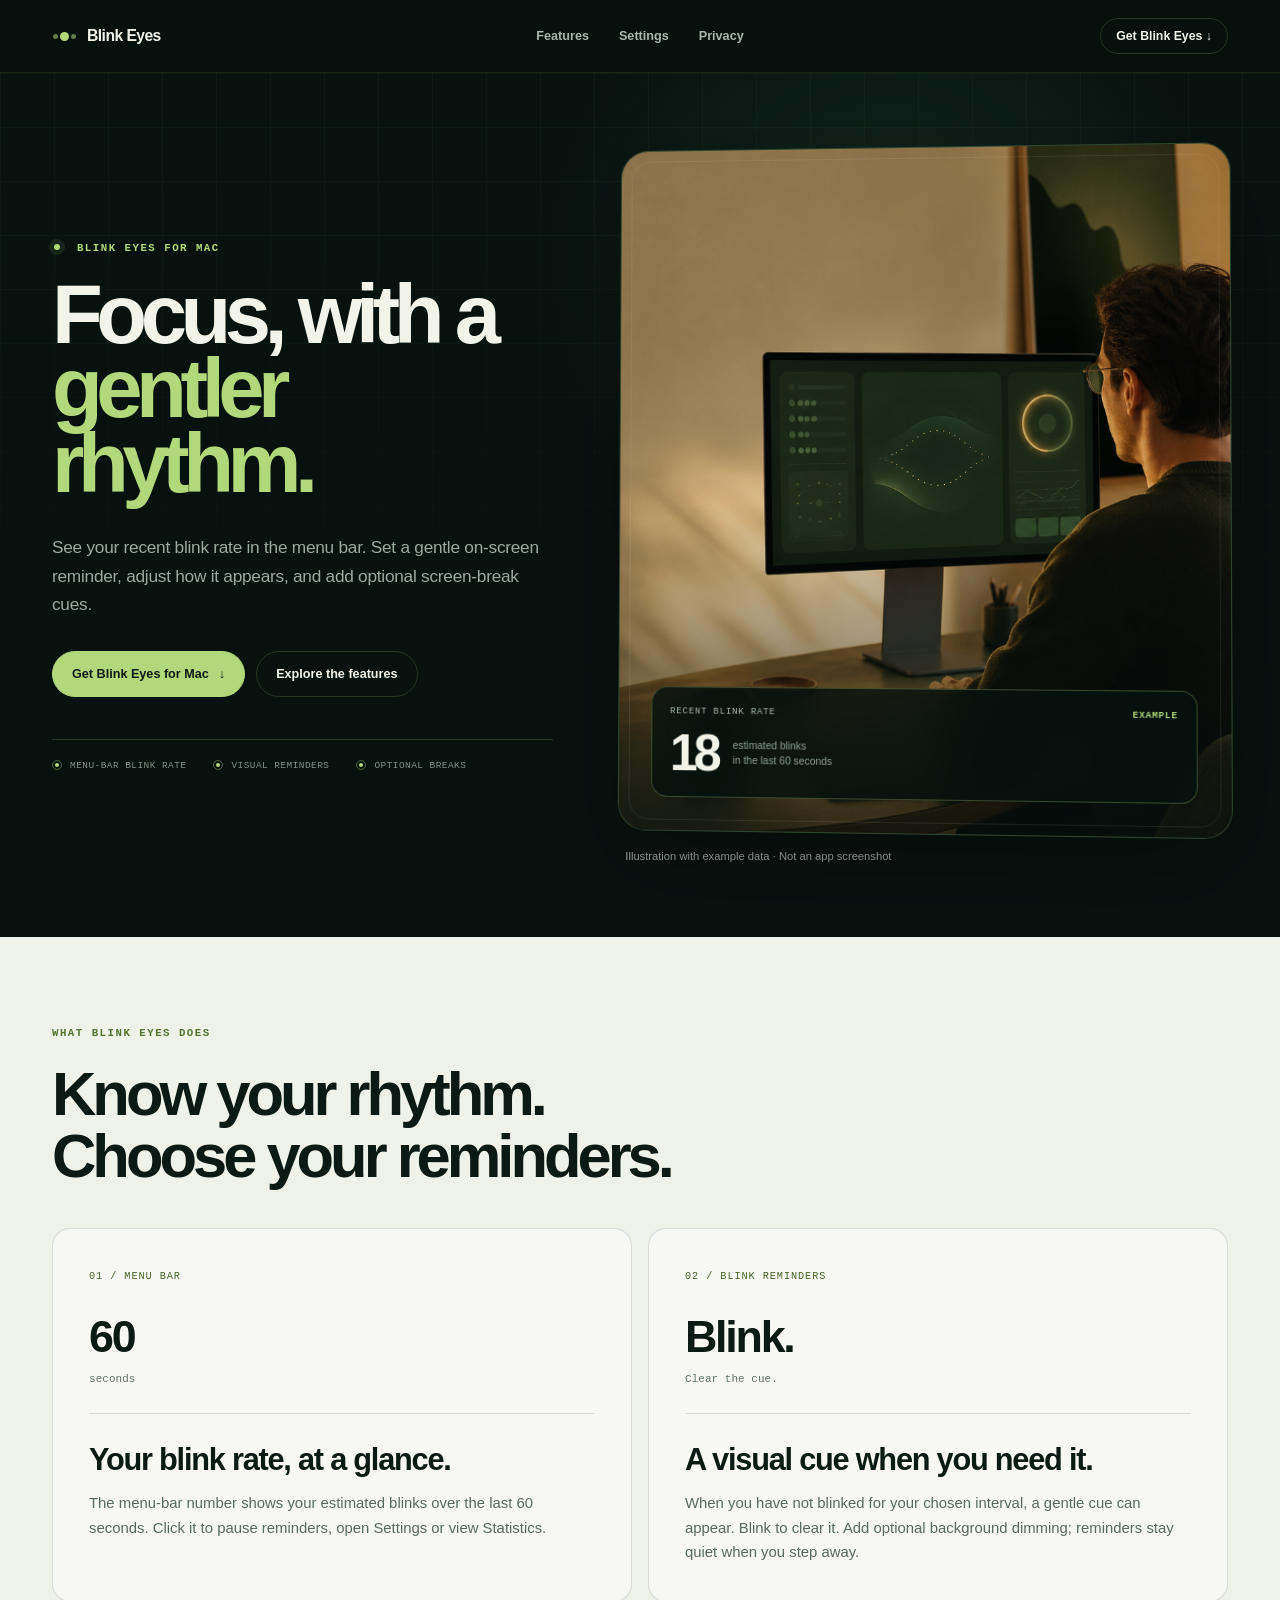
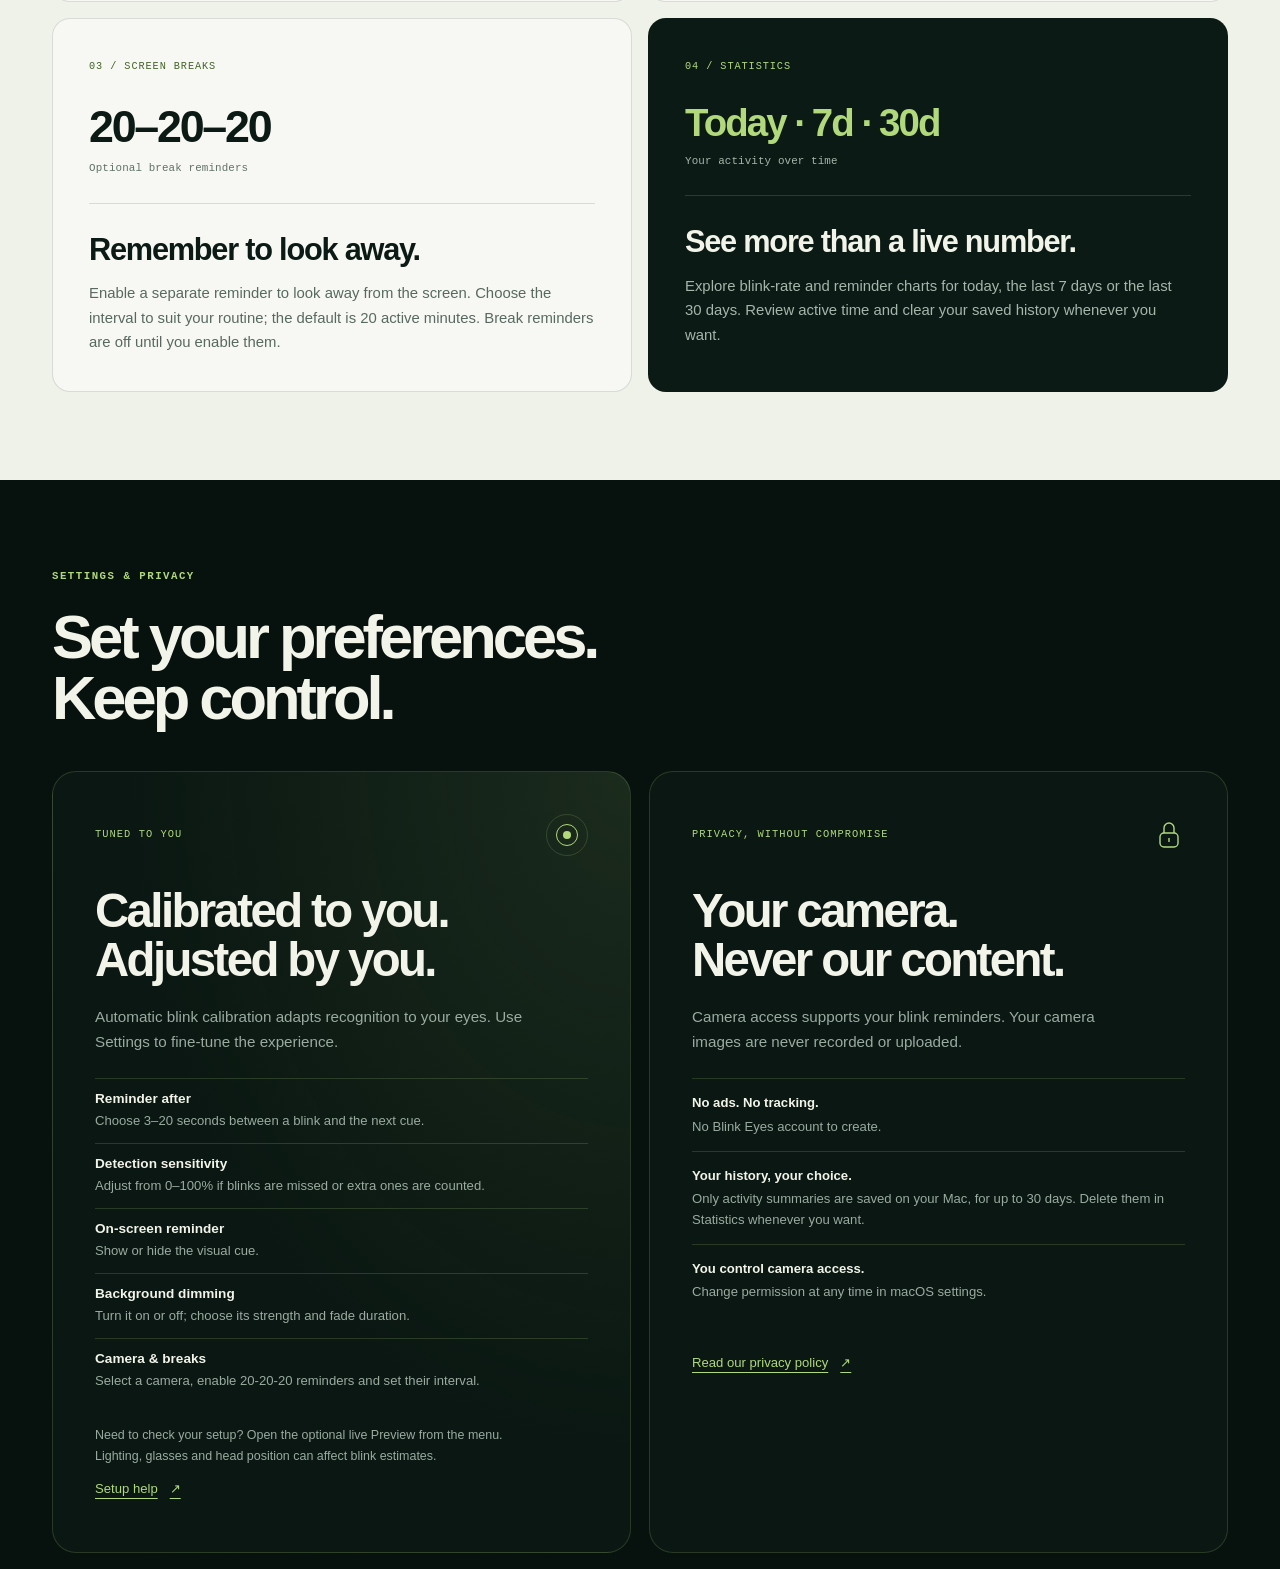
==== commit 8fbc46c4: "Align product website with real Blink Eyes features" ====
--- a/docs/index.html
+++ b/docs/index.html
@@ -1,43 +1,13 @@
 <!doctype html>
 <html lang="en">
 <head>
-  <meta charset="utf-8">
-  <meta name="viewport" content="width=device-width, initial-scale=1">
-  <meta name="description" content="Get started with Blink Eyes: allow camera access, adjust your reminders and get back to work.">
-  <meta name="theme-color" content="#eef2e9">
-  <meta property="og:type" content="website"><meta property="og:title" content="Quick Start · Blink Eyes"><meta property="og:description" content="Three simple steps to start using Blink Eyes, plus the controls you need."><meta property="og:image" content="https://ivanvigor.github.io/BlinkEyes_Public/assets/og.png">
-  <meta name="twitter:card" content="summary_large_image"><meta name="twitter:title" content="Quick Start · Blink Eyes"><meta name="twitter:description" content="Three simple steps to start using Blink Eyes, plus the controls you need."><meta name="twitter:image" content="https://ivanvigor.github.io/BlinkEyes_Public/assets/og.png">
-  <title>Quick Start · Blink Eyes</title>
-  <link rel="stylesheet" href="../assets/site.css">
+  <meta charset="utf-8"><meta name="viewport" content="width=device-width, initial-scale=1">
+  <meta http-equiv="refresh" content="0; url=../">
+  <meta name="robots" content="noindex"><link rel="canonical" href="https://ivanvigor.github.io/BlinkEyes_Public/">
+  <meta name="description" content="See your recent blink rate in the Mac menu bar. Personalise visual reminders, enable screen-break cues and explore your activity in Statistics.">
+  <meta property="og:type" content="website"><meta property="og:title" content="Blink Eyes · Focus, with a gentler rhythm"><meta property="og:description" content="See your recent blink rate in the Mac menu bar. Personalise visual reminders, enable screen-break cues and explore your activity in Statistics."><meta property="og:image" content="https://ivanvigor.github.io/BlinkEyes_Public/assets/og-marketing.png">
+  <meta name="twitter:card" content="summary_large_image"><meta name="twitter:title" content="Blink Eyes · Focus, with a gentler rhythm"><meta name="twitter:description" content="See your recent blink rate in the Mac menu bar. Personalise visual reminders, enable screen-break cues and explore your activity in Statistics."><meta name="twitter:image" content="https://ivanvigor.github.io/BlinkEyes_Public/assets/og-marketing.png">
+  <title>Blink Eyes · Focus, with a gentler rhythm</title><link rel="stylesheet" href="../assets/site.css">
 </head>
-<body class="inner-page">
-  <a class="skip-link" href="#main">Skip to content</a>
-  <header class="site-header"><nav class="nav" aria-label="Main navigation"><a class="brand" href="../"><span class="brand-signal" aria-hidden="true"><i></i><i></i><i></i></span><span>Blink Eyes</span></a><div class="nav-links"><a href="./" aria-current="page">Quick start</a><a href="../privacy/">Privacy</a><a href="../support/">Support</a></div><a class="nav-cta" href="../">Product <span aria-hidden="true">↗</span></a></nav></header>
-
-  <main class="container page-shell compact-page" id="main">
-    <header class="compact-heading"><p class="page-kicker">Quick start</p><h1>Open. Adjust.<br>Keep going.</h1><p class="lead">Three simple steps to make Blink Eyes part of your workday.</p></header>
-
-    <section class="quick-start" id="overview" aria-label="Get started in three steps">
-      <article class="info-card"><span>01 / OPEN</span><h2>Allow camera access.</h2><p>Open Blink Eyes and allow Camera permission when asked. Your camera images stay on your Mac.</p></article>
-      <article class="info-card"><span>02 / ADJUST</span><h2>Make it feel right.</h2><p>Click the menu-bar number, open Settings and choose your reminder interval. Start with 50% sensitivity.</p></article>
-      <article class="info-card"><span>03 / FOCUS</span><h2>Get back to your day.</h2><p>Let the gentle cues remind you to blink. Enable the optional break timer whenever it suits your routine.</p></article>
-    </section>
-
-    <div class="compact-body">
-      <section class="prose-section" id="menu-bar"><h2>Everything you need, one click away.</h2>
-        <div class="info-grid">
-          <article class="info-card"><h3>The menu-bar number</h3><p>Your estimated blinks over the last 60 seconds. A dash means paused or temporarily unavailable.</p></article>
-          <article class="info-card" id="statistics"><h3>Your recent activity</h3><p>Open Statistics to see local trends. History is kept for 30 days and you can clear it anytime.</p></article>
-        </div>
-      </section>
-      <section class="prose-section" id="settings"><h2>Keep just the cues you want.</h2>
-        <ul class="short-list" id="reminders"><li><strong>Timing:</strong> choose how long to wait before a blink reminder.</li><li><strong>Appearance:</strong> adjust the on-screen cue and dimming.</li><li><strong>Breaks:</strong> turn on the optional 20-20-20 timer; it is off by default.</li><li><strong>Pause:</strong> switch reminders off from the menu bar.</li></ul>
-        <p id="recognition"><strong>Counting too much or too little?</strong> Face the camera in good light. Lower sensitivity for extra counts; raise it gradually for missed blinks.</p>
-      </section>
-      <div class="contact-card" id="troubleshooting"><div><span>Need a hand?</span><b>Quick answers and direct support.</b></div><a class="button" href="../support/">Get help</a></div>
-      <p class="compact-note" id="privacy">Blink estimates are not health measurements. <a href="../privacy/">How your data stays private</a>.</p>
-    </div>
-  </main>
-  <footer class="site-footer"><div class="container footer-layout"><a class="brand" href="../"><span class="brand-signal" aria-hidden="true"><i></i><i></i><i></i></span><span>Blink Eyes</span></a><p>A quick start for your Mac.</p><div class="footer-links"><a href="./">Quick start</a><a href="../privacy/">Privacy</a><a href="../support/">Support</a></div></div></footer>
-</body>
+<body class="inner-page"><main class="container page-shell compact-page"><header class="compact-heading"><p class="page-kicker">Blink Eyes for Mac</p><h1>Focus, with a gentler rhythm.</h1><p class="lead">Discover your new companion for the workday.</p><div class="hero-actions"><a class="button" href="../">Meet Blink Eyes <span aria-hidden="true">↗</span></a></div></header></main></body>
 </html>
--- a/assets/site.css
+++ b/assets/site.css
@@ -352,3 +352,75 @@
   .code-key { overflow-wrap: anywhere; }
   [id] { scroll-margin-top: 140px; }
 }
+
+/* Feature explanations use real product behaviour, with clearly labelled artwork. */
+.product-illustration { margin: 0; }
+.product-illustration figcaption { color: var(--muted); font-size: .7rem; line-height: 1.5; margin: 15px 10px 0; }
+.feature-grid { display: grid; gap: 16px; grid-template-columns: repeat(2, minmax(0, 1fr)); margin-top: 42px; }
+.feature-card { background: #f7f8f3; border: 1px solid var(--line-dark); border-radius: var(--radius); min-width: 0; padding: clamp(24px, 3vw, 36px); }
+.feature-card .card-index { font-family: var(--mono); font-size: .64rem; letter-spacing: .09em; }
+.feature-highlight { border-bottom: 1px solid var(--line-dark); font-size: clamp(2rem, 3.5vw, 3.1rem); font-weight: 550; letter-spacing: -.05em; line-height: 1.15; margin: 28px 0; padding-bottom: 26px; }
+.feature-highlight span { color: var(--muted-dark); display: block; font-family: var(--mono); font-size: .68rem; font-weight: 400; letter-spacing: .01em; line-height: 1.5; margin-top: 8px; }
+.feature-card h3 { font-size: clamp(1.5rem, 2.4vw, 2rem); font-weight: 550; letter-spacing: -.04em; line-height: 1.15; margin: 0 0 14px; }
+.feature-card p { color: #586961; font-size: .93rem; line-height: 1.65; margin-bottom: 0; }
+.feature-card-dark { background: var(--ink); color: var(--cream); }
+.feature-card-dark .card-index { color: var(--lime); }
+.feature-card-dark .feature-highlight { border-color: var(--line); color: var(--lime); }
+.feature-card-dark .feature-highlight span, .feature-card-dark p { color: #a5b6ab; }
+.feature-periods { font-size: clamp(1.6rem, 3vw, 2.65rem); }
+.settings-overview { margin: 24px 0 0; }
+.settings-overview > div { border-top: 1px solid var(--line); padding: 12px 0; }
+.settings-overview dt { font-size: .85rem; font-weight: 600; }
+.settings-overview dd { color: var(--muted); font-size: .82rem; line-height: 1.6; margin: 4px 0 0; }
+@media (max-width: 980px) and (min-width: 741px) {
+  .product-illustration .visual-frame { height: auto; }
+}
+@media (max-width: 740px) {
+  .feature-grid { grid-template-columns: 1fr; margin-top: 30px; }
+}
+
+/* A concise overview of personalisation and privacy; decorative marks, not app UI. */
+.made-for-you { background: var(--night); border-bottom: 1px solid var(--line); padding: 88px 0; }
+.assurance-grid { display: grid; gap: 18px; grid-template-columns: repeat(2, minmax(0, 1fr)); margin-top: 42px; }
+.assurance-card { background: var(--night-2); border: 1px solid var(--line); border-radius: 24px; min-width: 0; padding: clamp(24px, 3.5vw, 42px); }
+.personal-card { background: radial-gradient(ellipse at 100% 0, rgba(177,217,123,.1), transparent 62%), var(--night-2); }
+.assurance-top { align-items: center; display: flex; gap: 16px; justify-content: space-between; min-height: 42px; }
+.detail-label { color: var(--lime); font-family: var(--mono); font-size: .65rem; letter-spacing: .1em; line-height: 1.5; text-transform: uppercase; }
+.assurance-card h3 { font-size: clamp(2rem, 3.7vw, 3.2rem); font-weight: 550; letter-spacing: -.055em; line-height: 1.04; margin: 30px 0 20px; }
+.assurance-card > p { color: var(--muted); font-size: .95rem; line-height: 1.65; margin-bottom: 0; max-width: 440px; }
+.assurance-card h4 { color: var(--cream); font-size: .85rem; font-weight: 600; margin: 28px 0 14px; }
+.control-options { display: flex; flex-wrap: wrap; gap: 8px; list-style: none; margin: 0; padding: 0; }
+.control-options li { background: rgba(177,217,123,.045); border: 1px solid var(--line); border-radius: 9px; color: #bdcdbf; font-size: .77rem; line-height: 1.5; padding: 8px 11px; }
+.assurance-card .detail-note { font-size: .78rem; margin-top: 22px; }
+.calibration-mark { align-items: center; border: 1px solid var(--line); border-radius: 50%; display: flex; flex: 0 0 42px; height: 42px; justify-content: center; }
+.calibration-mark i { border: 1px solid var(--lime); border-radius: 50%; height: 22px; position: relative; width: 22px; }
+.calibration-mark i::after { background: var(--lime); border-radius: 50%; content: ""; inset: 6px; position: absolute; }
+.privacy-lock { color: var(--lime); flex: 0 0 32px; }
+.privacy-promises { list-style: none; margin: 24px 0; padding: 0; }
+.privacy-promises li { border-top: 1px solid var(--line); padding: 14px 0; }
+.privacy-promises strong, .privacy-promises span { display: block; font-size: .82rem; line-height: 1.55; }
+.privacy-promises strong { font-weight: 600; }
+.privacy-promises span { color: var(--muted); margin-top: 3px; }
+.detail-link { align-items: center; color: var(--lime); display: inline-flex; font-size: .82rem; gap: 12px; min-height: 44px; text-underline-offset: 5px; }
+.detail-link:hover { color: var(--lime-hi); }
+@media (max-width: 740px) {
+  .made-for-you { padding: 60px 0; }
+  .assurance-grid { grid-template-columns: 1fr; margin-top: 30px; }
+}
+
+/* Marketing landing: a single, prominent path to the app. */
+.marketing-signal .signal-value { align-items: flex-start; flex-direction: column; gap: 10px; }
+.marketing-signal .signal-value strong { font-size: clamp(1.7rem, 3vw, 2.4rem); letter-spacing: -.055em; }
+.marketing-signal .signal-value span { font-size: .78rem; }
+.download-section { background: radial-gradient(ellipse at 50% 100%, #193b26, transparent 65%), var(--night-2); padding: 86px 0; }
+.download-inner { text-align: center; }
+.download-inner .lead { margin: 24px auto 0; }
+.download-inner .hero-actions { justify-content: center; }
+.download-requirements, .download-status { color: var(--muted); font-size: .75rem; line-height: 1.6; margin: 18px 0 0; }
+.download-button { font-family: inherit; font-size: .92rem; min-height: 52px; padding: 0 28px; }
+.download-button:disabled { cursor: not-allowed; opacity: .65; transform: none; }
+.feature-trio .break-time { font-size: clamp(2.2rem, 4vw, 3.8rem); }
+@media (max-width: 470px) {
+  .nav-cta.conversion-link { font-size: .7rem; height: auto; min-height: 36px; padding: 7px 10px; width: auto; }
+  .download-section { padding: 60px 0; }
+}
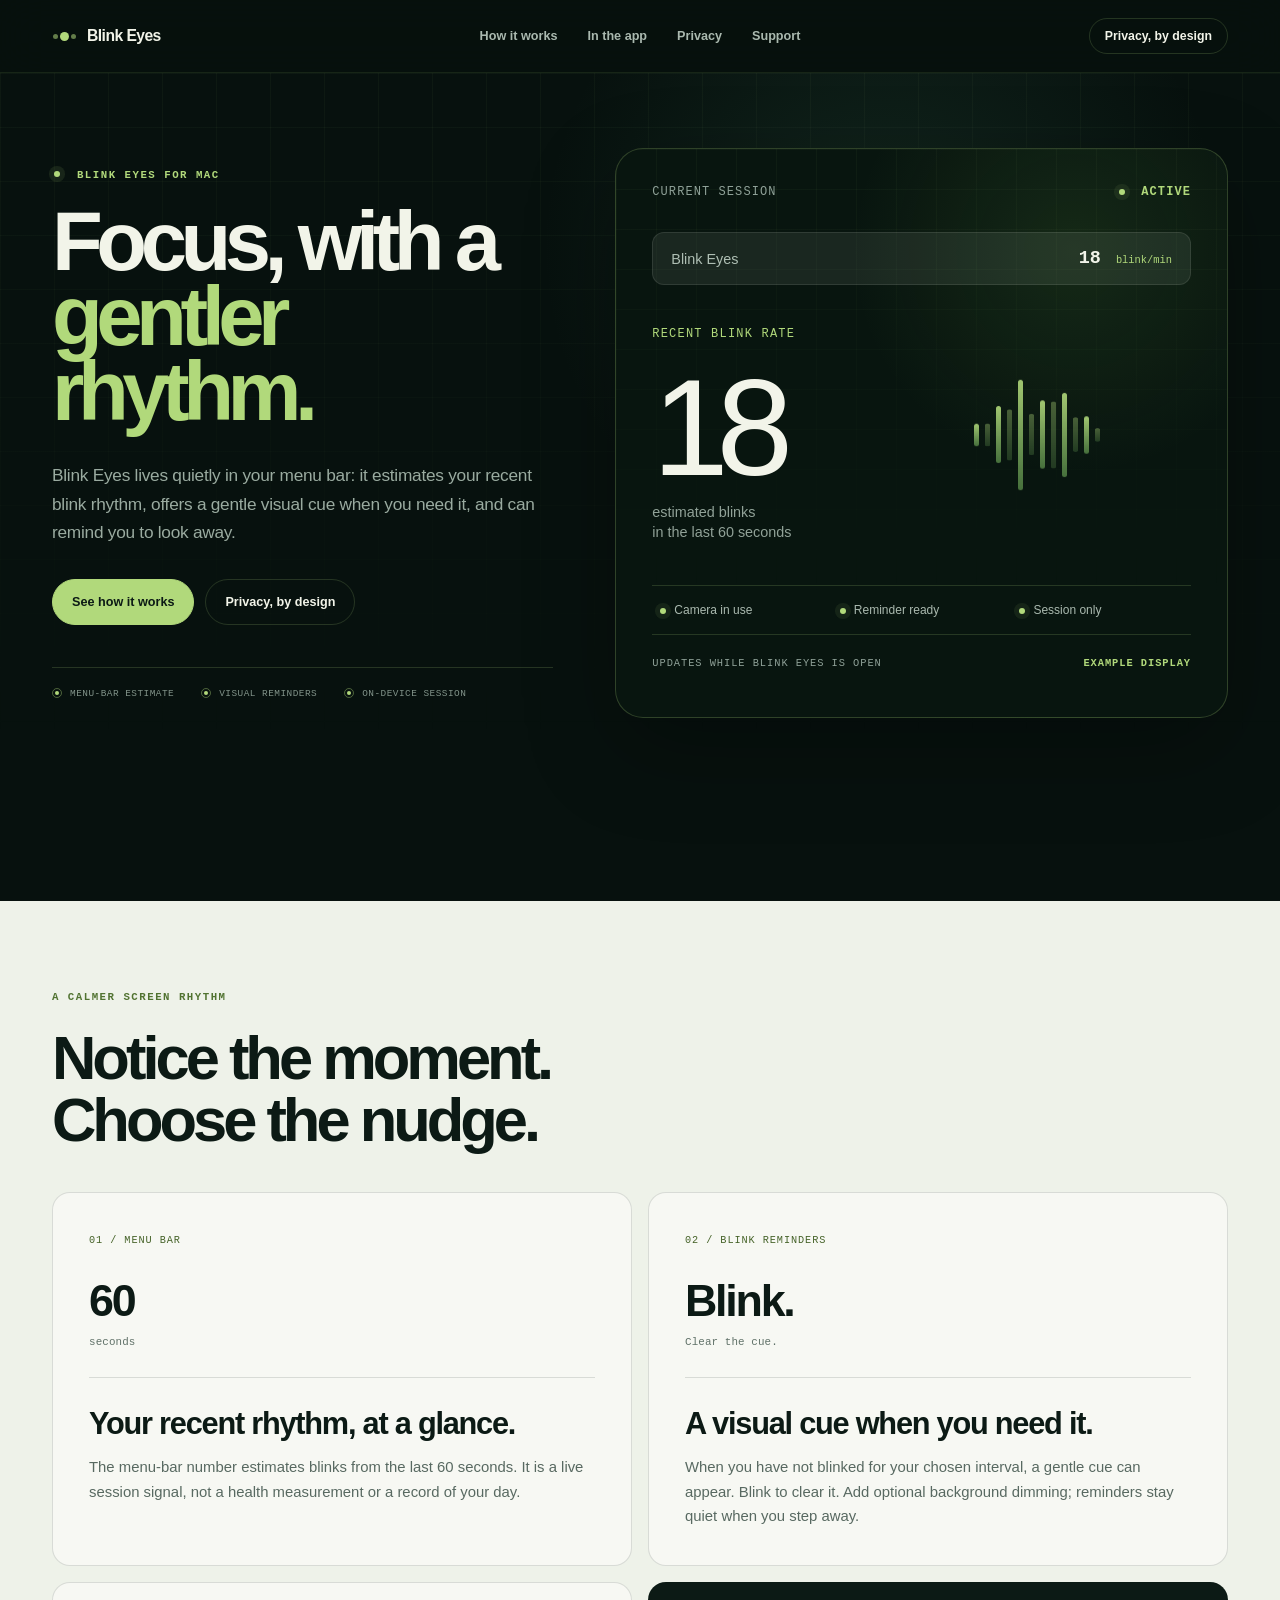
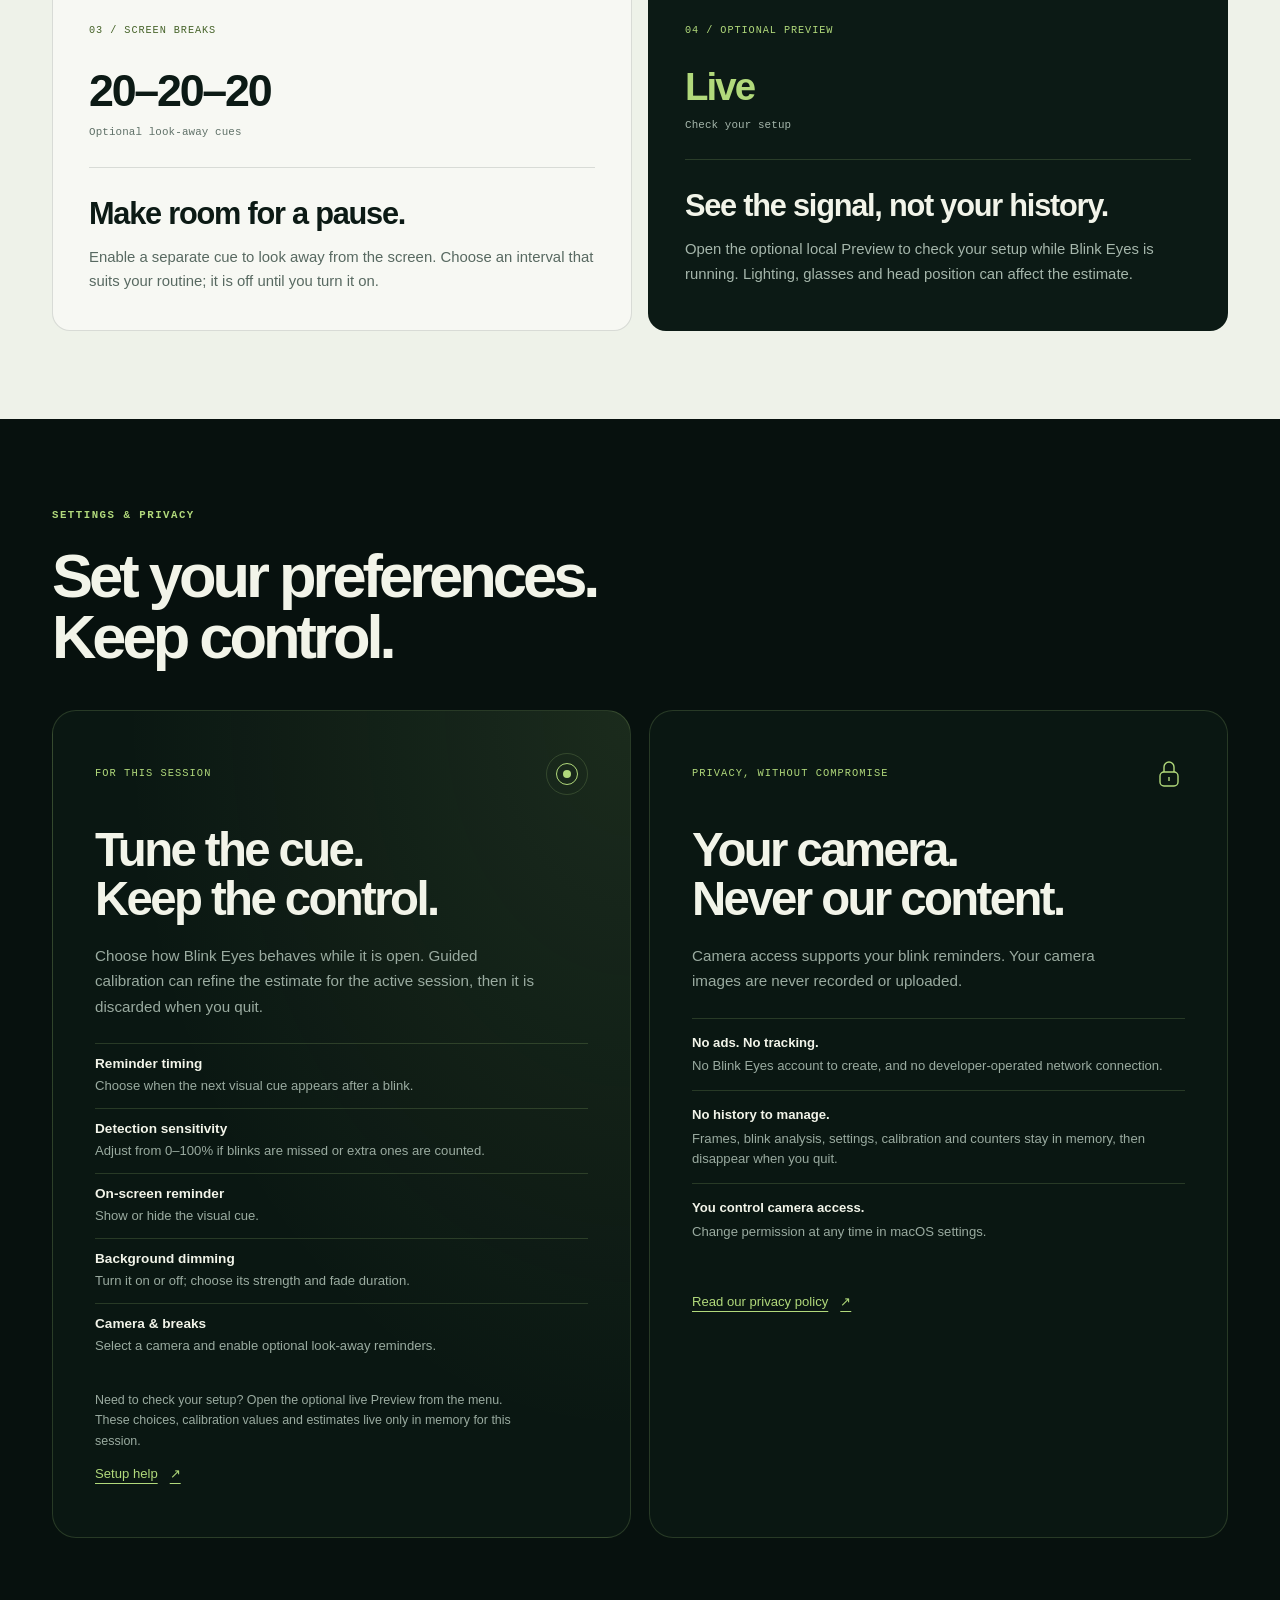
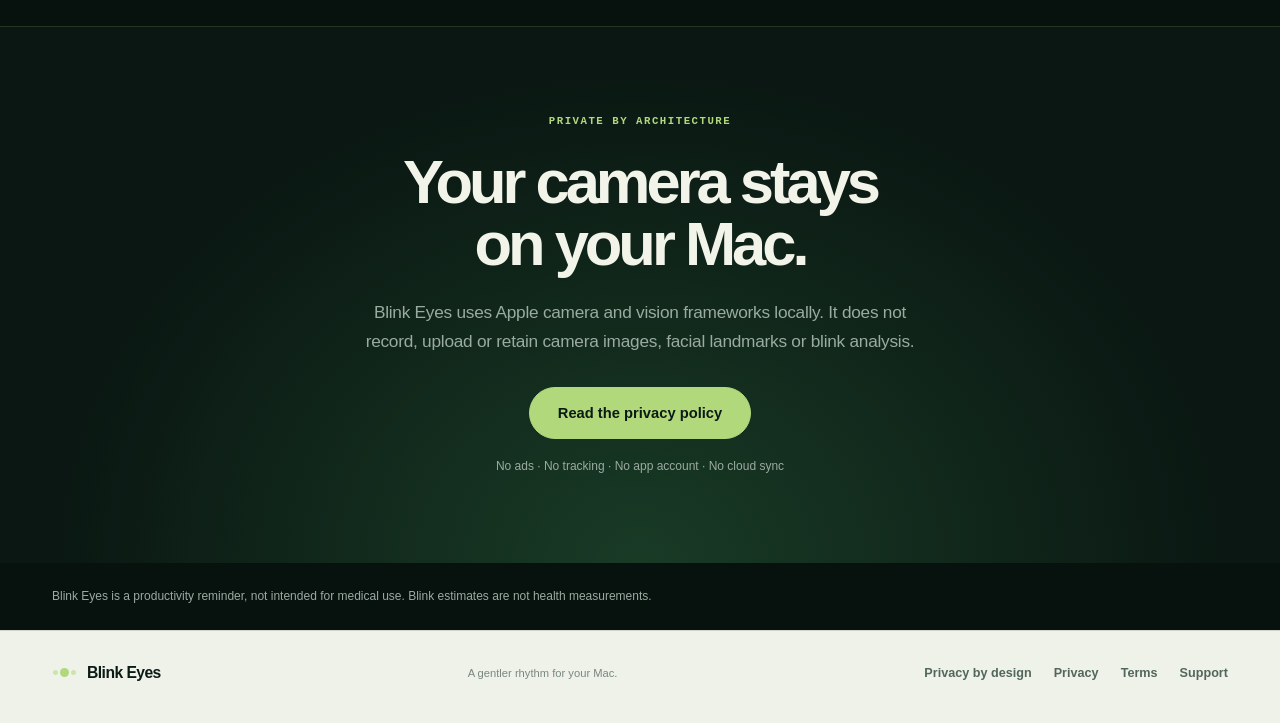
==== commit 71c63057: "Refresh site messaging for session-only app" ====
--- a/docs/index.html
+++ b/docs/index.html
@@ -4,9 +4,9 @@
   <meta charset="utf-8"><meta name="viewport" content="width=device-width, initial-scale=1">
   <meta http-equiv="refresh" content="0; url=../">
   <meta name="robots" content="noindex"><link rel="canonical" href="https://ivanvigor.github.io/BlinkEyes_Public/">
-  <meta name="description" content="See your recent blink rate in the Mac menu bar. Personalise visual reminders, enable screen-break cues and explore your activity in Statistics.">
-  <meta property="og:type" content="website"><meta property="og:title" content="Blink Eyes · Focus, with a gentler rhythm"><meta property="og:description" content="See your recent blink rate in the Mac menu bar. Personalise visual reminders, enable screen-break cues and explore your activity in Statistics."><meta property="og:image" content="https://ivanvigor.github.io/BlinkEyes_Public/assets/og-marketing.png">
-  <meta name="twitter:card" content="summary_large_image"><meta name="twitter:title" content="Blink Eyes · Focus, with a gentler rhythm"><meta name="twitter:description" content="See your recent blink rate in the Mac menu bar. Personalise visual reminders, enable screen-break cues and explore your activity in Statistics."><meta name="twitter:image" content="https://ivanvigor.github.io/BlinkEyes_Public/assets/og-marketing.png">
+  <meta name="description" content="A private menu-bar companion for gentle blink and screen-break reminders, processed on your Mac.">
+  <meta property="og:type" content="website"><meta property="og:title" content="Blink Eyes · Focus, with a gentler rhythm"><meta property="og:description" content="Gentle blink and screen-break reminders that stay on your Mac for the current session."><meta property="og:image" content="https://ivanvigor.github.io/BlinkEyes_Public/assets/og-marketing.png">
+  <meta name="twitter:card" content="summary_large_image"><meta name="twitter:title" content="Blink Eyes · Focus, with a gentler rhythm"><meta name="twitter:description" content="Gentle blink and screen-break reminders that stay on your Mac for the current session."><meta name="twitter:image" content="https://ivanvigor.github.io/BlinkEyes_Public/assets/og-marketing.png">
   <title>Blink Eyes · Focus, with a gentler rhythm</title><link rel="stylesheet" href="../assets/site.css">
 </head>
 <body class="inner-page"><main class="container page-shell compact-page"><header class="compact-heading"><p class="page-kicker">Blink Eyes for Mac</p><h1>Focus, with a gentler rhythm.</h1><p class="lead">Discover your new companion for the workday.</p><div class="hero-actions"><a class="button" href="../">Meet Blink Eyes <span aria-hidden="true">↗</span></a></div></header></main></body>
--- a/assets/site.css
+++ b/assets/site.css
@@ -63,34 +63,32 @@
 .proof-icon::after { background: var(--lime); border-radius: 50%; content: ""; height: 4px; inset: 2px; position: absolute; width: 4px; }
 
 .hero-visual { min-width: 0; position: relative; }
-.visual-frame { aspect-ratio: .89; background: var(--panel); border: 1px solid var(--line); border-radius: 28px; box-shadow: var(--shadow); overflow: hidden; position: relative; transform: perspective(1200px) rotateY(-3deg) rotateX(1deg); }
-.visual-frame::after { border: 1px solid rgba(255,255,255,.08); border-radius: 21px; content: ""; inset: 10px; pointer-events: none; position: absolute; }
-.visual-frame img { height: 100%; object-fit: cover; object-position: 64% center; width: 100%; }
-.visual-shade { background: linear-gradient(180deg, rgba(7,17,14,.12), rgba(7,17,14,.08) 52%, rgba(7,17,14,.74)); inset: 0; position: absolute; }
-.capture-corners { inset: 38px; position: absolute; }
-.capture-corners i { border-color: rgba(199,239,143,.62); border-style: solid; height: 28px; position: absolute; width: 28px; }
-.capture-corners i:nth-child(1) { border-width: 1px 0 0 1px; left: 0; top: 0; }
-.capture-corners i:nth-child(2) { border-width: 1px 1px 0 0; right: 0; top: 0; }
-.capture-corners i:nth-child(3) { border-width: 0 0 1px 1px; bottom: 0; left: 0; }
-.capture-corners i:nth-child(4) { border-width: 0 1px 1px 0; bottom: 0; right: 0; }
-.signal-card { background: rgba(7, 17, 14, .84); border: 1px solid rgba(199, 239, 143, .25); border-radius: 16px; bottom: 33px; backdrop-filter: blur(20px); left: 33px; padding: 18px; position: absolute; right: 33px; }
-.signal-head { align-items: center; color: #a4b5aa; display: flex; font-family: var(--mono); font-size: .58rem; justify-content: space-between; letter-spacing: .08em; text-transform: uppercase; }
-.signal-head b { color: var(--lime); font-weight: 600; }
-.signal-head b i, .card-state i { background: var(--lime); border-radius: 50%; display: inline-block; height: 5px; margin-right: 5px; width: 5px; }
-.signal-value { align-items: center; display: flex; gap: 15px; margin-top: 11px; }
-.signal-value strong { color: var(--cream); font-size: 3.2rem; font-weight: 560; letter-spacing: -.08em; line-height: 1; }
-.signal-value span { color: #8fa198; font-size: .65rem; line-height: 1.4; }
-.wave { align-items: center; display: flex; gap: 4px; height: 27px; margin-left: auto; position: absolute; right: 18px; top: 51px; }
-.wave i { animation: signal 2.2s ease-in-out infinite; background: var(--lime); border-radius: 99px; display: block; height: 25%; opacity: .75; width: 2px; }
-.wave i:nth-child(2), .wave i:nth-child(11) { height: 45%; }
-.wave i:nth-child(3), .wave i:nth-child(10) { height: 75%; }
-.wave i:nth-child(4), .wave i:nth-child(9) { height: 100%; }
-.wave i:nth-child(5), .wave i:nth-child(8) { height: 58%; }
-.wave i:nth-child(6), .wave i:nth-child(7) { height: 30%; }
-.wave i:nth-child(odd) { animation-delay: -1.1s; }
-.frame-label { color: rgba(239,244,233,.65); font-family: var(--mono); font-size: .52rem; left: 53px; letter-spacing: .1em; position: absolute; }
-.frame-label-top { top: 51px; }
-.frame-label-bottom { bottom: 157px; }
+.live-panel { background: radial-gradient(circle at 75% 18%, rgba(110,173,74,.13), transparent 34%), #08150f; border: 1px solid rgba(177,217,123,.23); border-radius: 28px; box-shadow: var(--shadow); min-height: 570px; overflow: hidden; padding: clamp(22px, 3vw, 36px); position: relative; }
+.live-panel::before { background-image: linear-gradient(rgba(177,217,123,.045) 1px, transparent 1px), linear-gradient(90deg, rgba(177,217,123,.045) 1px, transparent 1px); background-size: 40px 40px; content: ""; inset: 0; mask-image: linear-gradient(to bottom, black, transparent 80%); pointer-events: none; position: absolute; }
+.live-panel > * { position: relative; z-index: 1; }
+.live-panel-top, .live-panel-bottom { align-items: center; color: #8fa198; display: flex; font-family: var(--mono); font-size: .75rem; justify-content: space-between; letter-spacing: .09em; text-transform: uppercase; }
+.live-panel-top b { color: var(--lime); font-weight: 600; }
+.live-panel-top i, .live-status i { background: var(--lime); border-radius: 50%; box-shadow: 0 0 0 5px rgba(177,217,123,.08); display: inline-block; height: 6px; margin-right: 8px; width: 6px; }
+.menu-bar-preview { align-items: center; background: rgba(242,244,233,.08); border: 1px solid rgba(242,244,233,.1); border-radius: 12px; display: flex; justify-content: space-between; margin-top: 33px; padding: 15px 18px; }
+.menu-bar-preview span { color: #aebeb3; font-size: .9rem; }
+.menu-bar-preview strong { color: var(--cream); font-family: var(--mono); font-size: 1.15rem; }
+.menu-bar-preview small { color: var(--lime); font-size: .65rem; font-weight: 500; margin-left: 4px; }
+.live-reading { align-items: center; display: grid; gap: 25px; grid-template-columns: minmax(190px, .8fr) 1.2fr; min-height: 300px; }
+.live-reading-copy > span { color: var(--lime); display: block; font-family: var(--mono); font-size: .75rem; letter-spacing: .1em; text-transform: uppercase; }
+.live-reading-copy strong { color: var(--cream); display: block; font-size: clamp(6rem, 11vw, 8.6rem); font-weight: 520; letter-spacing: -.09em; line-height: .82; margin: 30px 0 18px; }
+.live-reading-copy p { color: #91a298; font-size: .9rem; line-height: 1.45; margin: 0; }
+.live-pulse { align-items: center; display: flex; gap: 6px; height: 118px; justify-content: center; }
+.live-pulse i { animation: signal 2.4s ease-in-out infinite; background: linear-gradient(to top, #4e7a42, var(--lime)); border-radius: 99px; height: 20%; opacity: .8; width: 5px; }
+.live-pulse i:nth-child(2), .live-pulse i:nth-child(11) { height: 34%; }
+.live-pulse i:nth-child(3), .live-pulse i:nth-child(10) { height: 52%; }
+.live-pulse i:nth-child(4), .live-pulse i:nth-child(9) { height: 76%; }
+.live-pulse i:nth-child(5), .live-pulse i:nth-child(8) { height: 100%; }
+.live-pulse i:nth-child(6), .live-pulse i:nth-child(7) { height: 62%; }
+.live-pulse i:nth-child(odd) { animation-delay: -1.2s; }
+.live-status { border-bottom: 1px solid var(--line); border-top: 1px solid var(--line); display: grid; grid-template-columns: repeat(3, 1fr); }
+.live-status span { color: #aab9af; font-size: .75rem; padding: 17px 8px; }
+.live-panel-bottom { font-size: .65rem; padding-top: 22px; }
+.live-panel-bottom b { color: var(--lime); font-weight: 600; }
 .signal-strip { border-top: 1px solid var(--line); display: grid; grid-template-columns: repeat(4, 1fr); padding-bottom: 26px; padding-top: 26px; position: relative; z-index: 1; }
 .signal-strip span { border-right: 1px solid var(--line); color: #62756a; font-family: var(--mono); font-size: .57rem; letter-spacing: .08em; padding-left: 18px; }
 .signal-strip span:first-child { padding-left: 0; }
@@ -235,7 +233,7 @@
 @media (max-width: 980px) {
   .hero-layout { gap: 36px; grid-template-columns: 1fr 1fr; }
   .hero-visual { align-self: stretch; }
-  .visual-frame { height: 100%; }
+  .live-panel { height: 100%; }
   .section-intro, .engine-layout, .privacy-layout, .closing-inner, .page-hero { gap: 50px; grid-template-columns: 1fr; }
   .docs-shell { grid-template-columns: 170px 1fr; }
   .docs-content { padding: 48px; }
@@ -251,12 +249,11 @@
   .hero-copy { max-width: none; }
   h1 { font-size: clamp(3.25rem, 16vw, 5.1rem); }
   .hero-visual { width: 100%; }
-  .visual-frame { aspect-ratio: .92; height: auto; transform: none; }
-  .capture-corners { inset: 25px; }
-  .frame-label { left: 39px; }
-  .frame-label-top { top: 38px; }
-  .signal-card { bottom: 22px; left: 22px; right: 22px; }
-  .frame-label-bottom { display: none; }
+  .live-panel { min-height: 530px; }
+  .live-reading { grid-template-columns: 1fr; padding: 40px 0; }
+  .live-pulse { height: 70px; justify-content: flex-start; }
+  .live-status { grid-template-columns: 1fr; padding: 10px 0; }
+  .live-status span { padding: 8px; }
   .signal-strip { grid-template-columns: 1fr 1fr; row-gap: 20px; }
   .signal-strip span { border-right: 0; padding-left: 0; }
   .signal-strip b { display: block; margin: 5px 0 0; }
@@ -282,10 +279,9 @@
 }
 
 @media (max-width: 470px) {
-  .nav-cta { font-size: 0; height: 36px; padding: 0; width: 36px; }
-  .nav-cta span { font-size: .8rem; }
+  .nav-cta { font-size: .7rem; height: auto; min-height: 36px; padding: 7px 10px; width: auto; }
   .hero-proof { display: grid; grid-template-columns: 1fr 1fr; }
-  .wave { display: none; }
+  .live-panel-bottom span { max-width: 180px; }
   .privacy-matrix, .info-grid { grid-template-columns: 1fr; }
   .privacy-matrix div:nth-child(odd) { border-right: 0; }
   .contact-card { align-items: flex-start; flex-direction: column; gap: 20px; }
@@ -353,9 +349,7 @@
   [id] { scroll-margin-top: 140px; }
 }
 
-/* Feature explanations use real product behaviour, with clearly labelled artwork. */
-.product-illustration { margin: 0; }
-.product-illustration figcaption { color: var(--muted); font-size: .7rem; line-height: 1.5; margin: 15px 10px 0; }
+/* Feature explanations use real product behaviour. */
 .feature-grid { display: grid; gap: 16px; grid-template-columns: repeat(2, minmax(0, 1fr)); margin-top: 42px; }
 .feature-card { background: #f7f8f3; border: 1px solid var(--line-dark); border-radius: var(--radius); min-width: 0; padding: clamp(24px, 3vw, 36px); }
 .feature-card .card-index { font-family: var(--mono); font-size: .64rem; letter-spacing: .09em; }
@@ -372,9 +366,6 @@
 .settings-overview > div { border-top: 1px solid var(--line); padding: 12px 0; }
 .settings-overview dt { font-size: .85rem; font-weight: 600; }
 .settings-overview dd { color: var(--muted); font-size: .82rem; line-height: 1.6; margin: 4px 0 0; }
-@media (max-width: 980px) and (min-width: 741px) {
-  .product-illustration .visual-frame { height: auto; }
-}
 @media (max-width: 740px) {
   .feature-grid { grid-template-columns: 1fr; margin-top: 30px; }
 }
@@ -409,9 +400,6 @@
 }
 
 /* Marketing landing: a single, prominent path to the app. */
-.marketing-signal .signal-value { align-items: flex-start; flex-direction: column; gap: 10px; }
-.marketing-signal .signal-value strong { font-size: clamp(1.7rem, 3vw, 2.4rem); letter-spacing: -.055em; }
-.marketing-signal .signal-value span { font-size: .78rem; }
 .download-section { background: radial-gradient(ellipse at 50% 100%, #193b26, transparent 65%), var(--night-2); padding: 86px 0; }
 .download-inner { text-align: center; }
 .download-inner .lead { margin: 24px auto 0; }
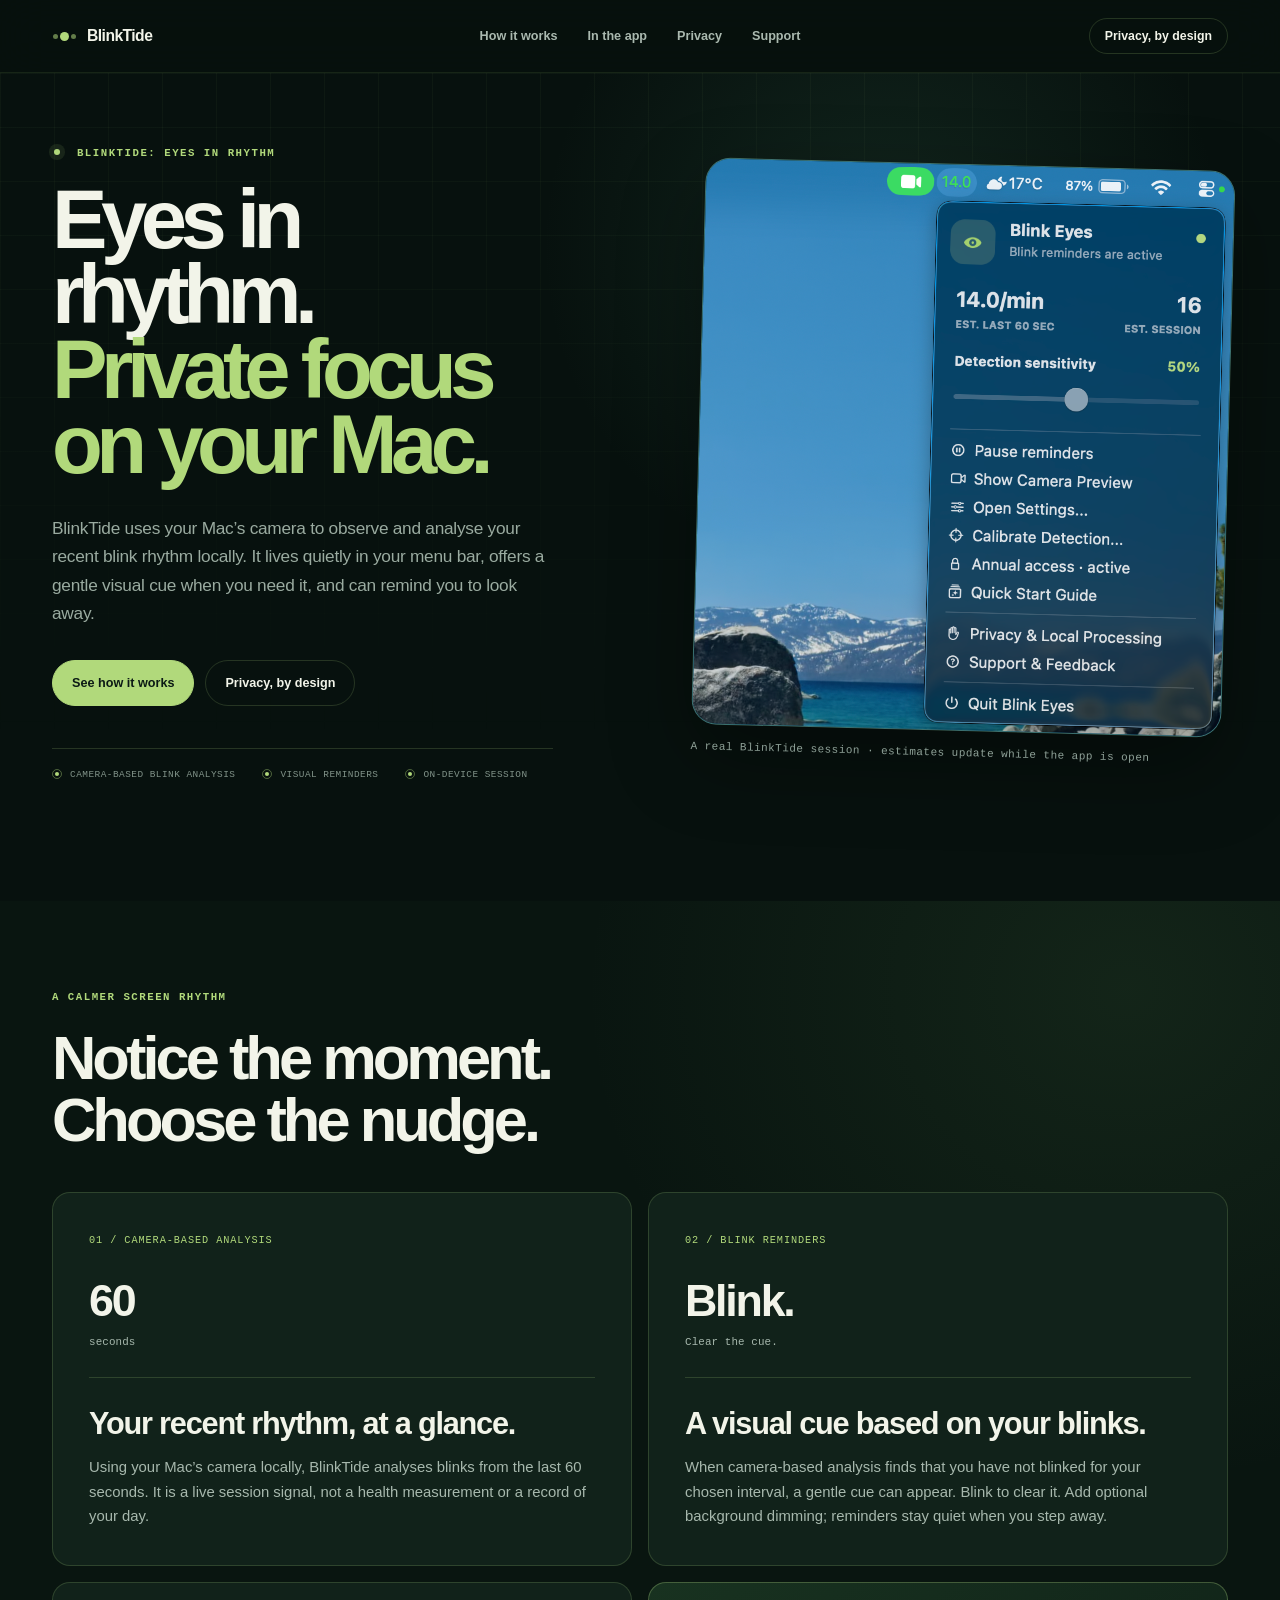
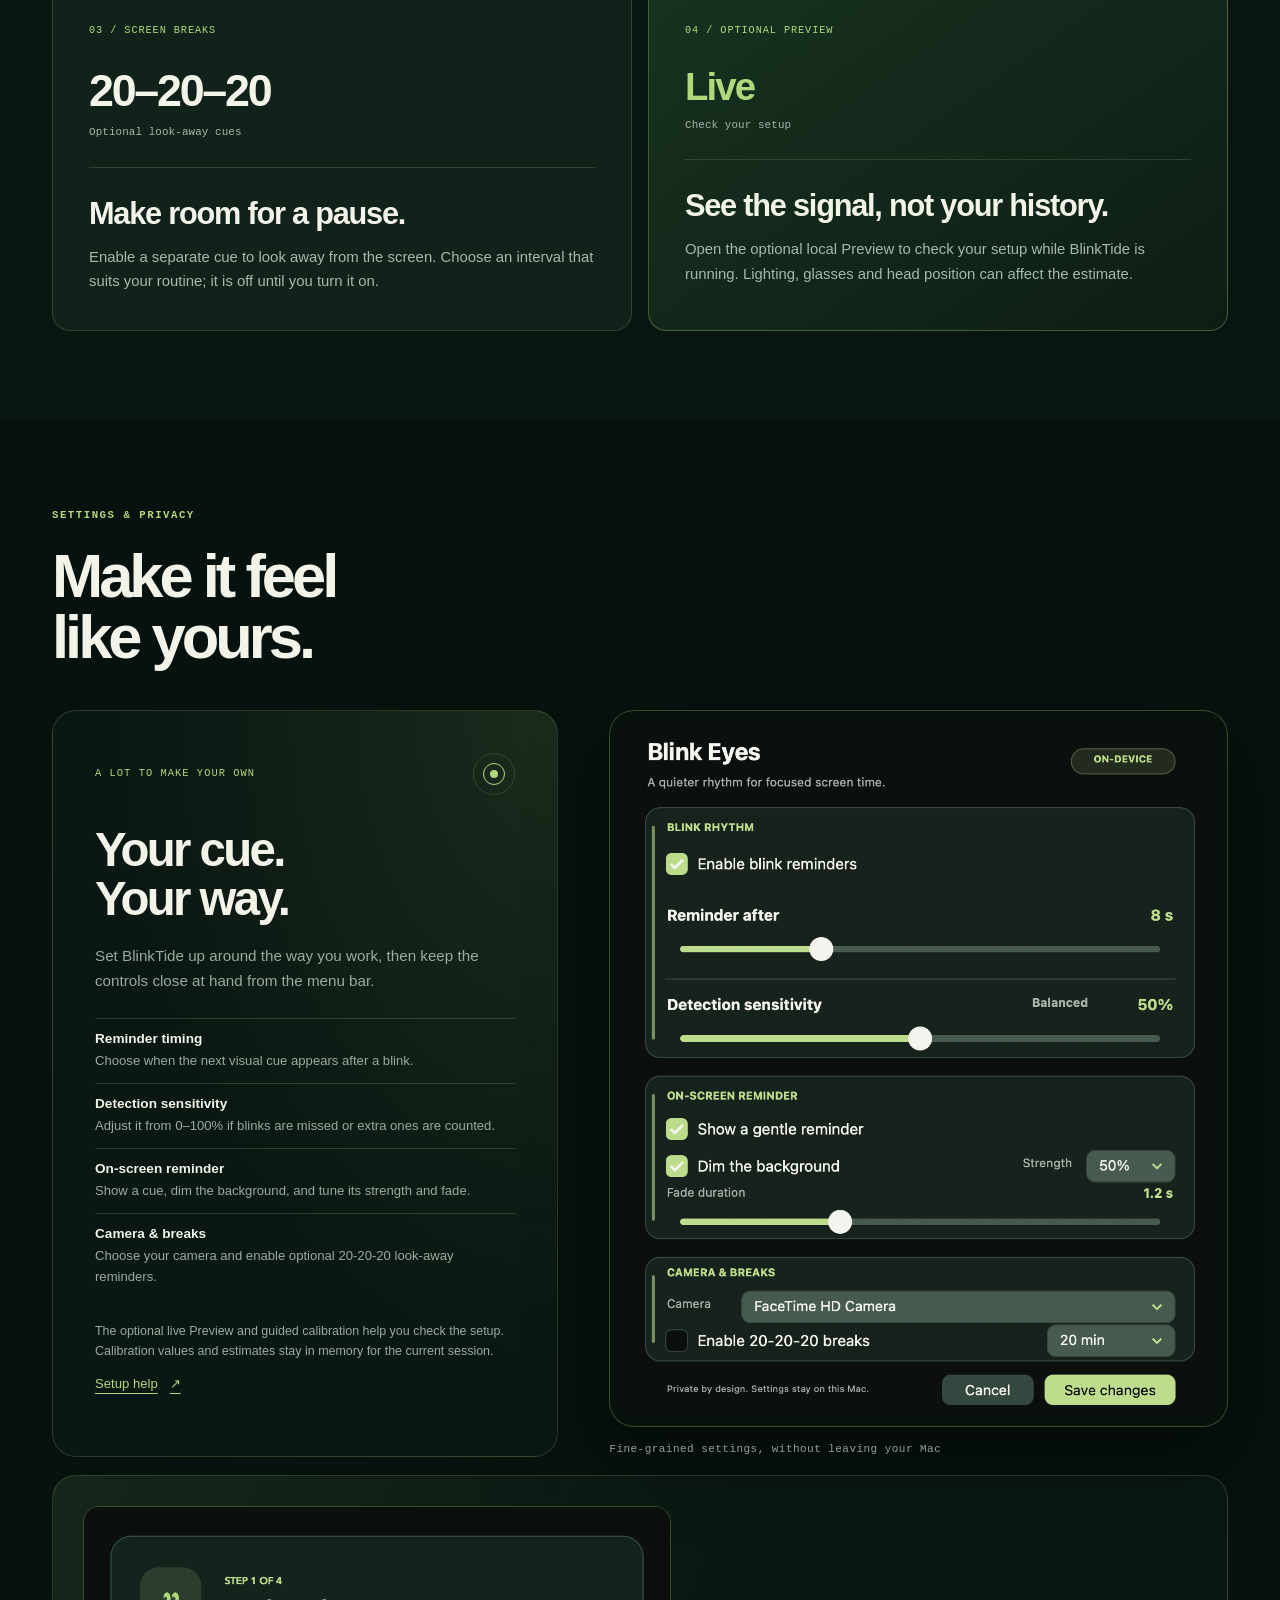
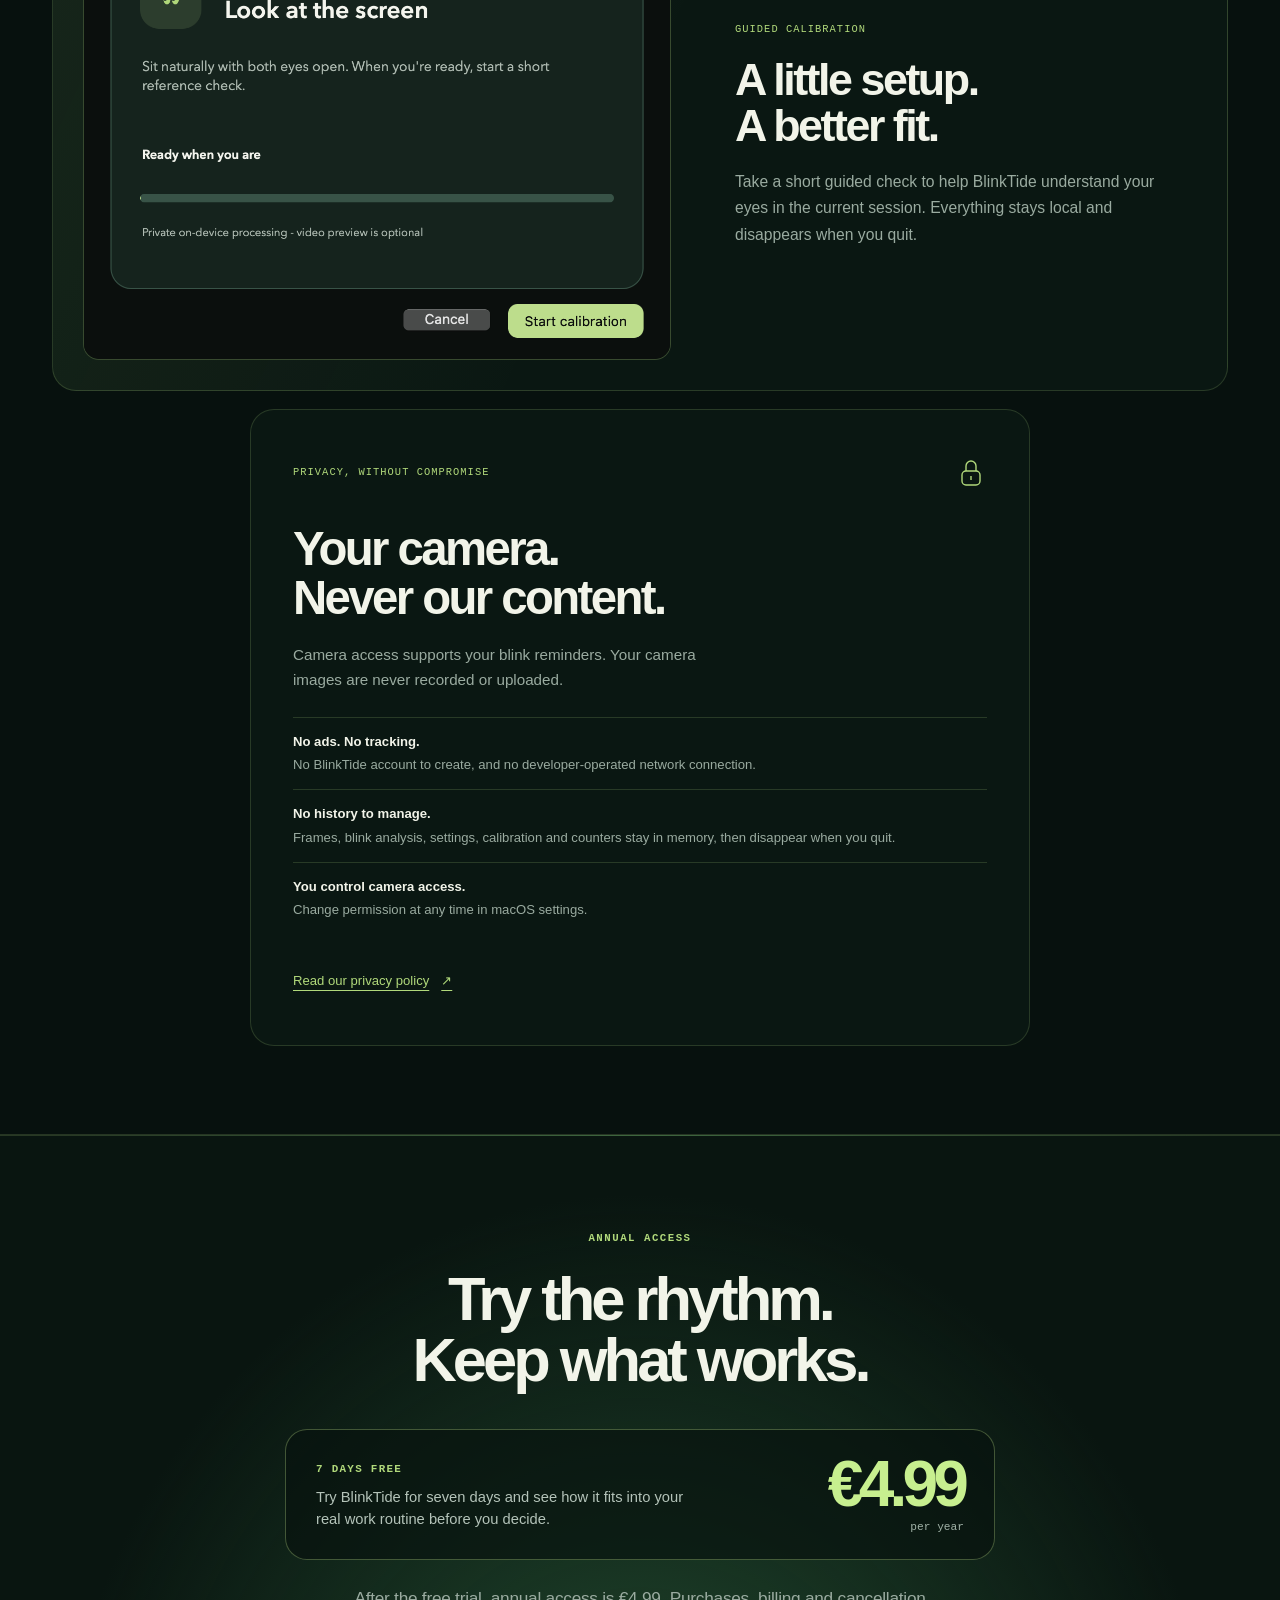
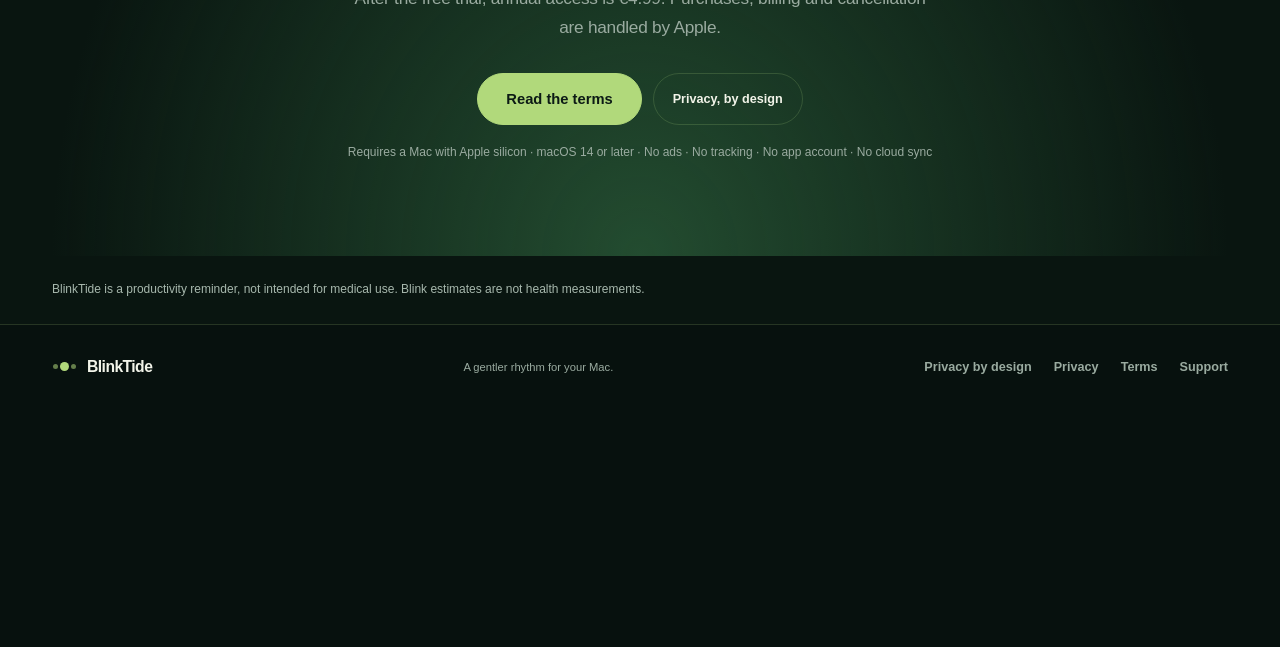
==== commit 4bfe04be: "Rebrand docs/index.html for BlinkTide" ====
--- a/docs/index.html
+++ b/docs/index.html
@@ -5,9 +5,9 @@
   <meta http-equiv="refresh" content="0; url=../">
   <meta name="robots" content="noindex"><link rel="canonical" href="https://ivanvigor.github.io/BlinkEyes_Public/">
   <meta name="description" content="A private menu-bar companion for gentle blink and screen-break reminders, processed on your Mac.">
-  <meta property="og:type" content="website"><meta property="og:title" content="Blink Eyes · Focus, with a gentler rhythm"><meta property="og:description" content="Gentle blink and screen-break reminders that stay on your Mac for the current session."><meta property="og:image" content="https://ivanvigor.github.io/BlinkEyes_Public/assets/og-marketing.png">
-  <meta name="twitter:card" content="summary_large_image"><meta name="twitter:title" content="Blink Eyes · Focus, with a gentler rhythm"><meta name="twitter:description" content="Gentle blink and screen-break reminders that stay on your Mac for the current session."><meta name="twitter:image" content="https://ivanvigor.github.io/BlinkEyes_Public/assets/og-marketing.png">
-  <title>Blink Eyes · Focus, with a gentler rhythm</title><link rel="stylesheet" href="../assets/site.css">
+  <meta property="og:type" content="website"><meta property="og:title" content="BlinkTide · Focus, with a gentler rhythm"><meta property="og:description" content="Gentle blink and screen-break reminders that stay on your Mac for the current session."><meta property="og:image" content="https://ivanvigor.github.io/BlinkEyes_Public/assets/og-marketing.png">
+  <meta name="twitter:card" content="summary_large_image"><meta name="twitter:title" content="BlinkTide · Focus, with a gentler rhythm"><meta name="twitter:description" content="Gentle blink and screen-break reminders that stay on your Mac for the current session."><meta name="twitter:image" content="https://ivanvigor.github.io/BlinkEyes_Public/assets/og-marketing.png">
+  <title>BlinkTide · Focus, with a gentler rhythm</title><link rel="stylesheet" href="../assets/site.css">
 </head>
-<body class="inner-page"><main class="container page-shell compact-page"><header class="compact-heading"><p class="page-kicker">Blink Eyes for Mac</p><h1>Focus, with a gentler rhythm.</h1><p class="lead">Discover your new companion for the workday.</p><div class="hero-actions"><a class="button" href="../">Meet Blink Eyes <span aria-hidden="true">↗</span></a></div></header></main></body>
+<body class="inner-page"><main class="container page-shell compact-page"><header class="compact-heading"><p class="page-kicker">BlinkTide for Mac</p><h1>Focus, with a gentler rhythm.</h1><p class="lead">Discover your new companion for the workday.</p><div class="hero-actions"><a class="button" href="../">Meet BlinkTide <span aria-hidden="true">↗</span></a></div></header></main></body>
 </html>
--- a/assets/site.css
+++ b/assets/site.css
@@ -399,16 +399,72 @@
   .assurance-grid { grid-template-columns: 1fr; margin-top: 30px; }
 }
 
-/* Marketing landing: a single, prominent path to the app. */
-.download-section { background: radial-gradient(ellipse at 50% 100%, #193b26, transparent 65%), var(--night-2); padding: 86px 0; }
+/* Product screens and a continuous dark landing page. */
+.product { background: radial-gradient(ellipse at 88% 8%, rgba(82, 132, 77, .14), transparent 34%), #091510; color: var(--cream); }
+.product .section-label { color: var(--lime); }
+.feature-card { background: #11221a; border-color: var(--line); }
+.feature-card .card-index { color: var(--lime); }
+.feature-highlight { border-color: var(--line); color: var(--cream); }
+.feature-highlight span, .feature-card p { color: #a7b8ad; }
+.feature-card-dark { background: linear-gradient(145deg, #183220, #0d1d15); border-color: rgba(199, 239, 143, .28); }
+.product-disclaimer { background: #091510; color: #a7b8ad; max-width: none; padding-left: max(32px, calc((100vw - 1240px) / 2 + 32px)); padding-right: max(32px, calc((100vw - 1240px) / 2 + 32px)); }
+.site-footer { background: #07110e; border-color: var(--line); color: var(--cream); }
+.footer-layout p, .footer-links a { color: #9aaba0; }
+
+.app-shot { margin: 0; min-width: 0; }
+.app-shot-frame { background: #08130e; border: 1px solid rgba(199, 239, 143, .25); border-radius: 25px; box-shadow: 0 32px 80px rgba(0, 0, 0, .36); overflow: hidden; }
+.app-shot img { height: auto; width: 100%; }
+.app-shot figcaption { color: #8fa198; font-family: var(--mono); font-size: .69rem; letter-spacing: .04em; line-height: 1.5; margin-top: 14px; }
+.menu-shot { margin-left: auto; max-width: 530px; transform: rotate(1.5deg); }
+.menu-shot .app-shot-frame { background: #0d4665; }
+.menu-shot img { display: block; }
+
+.customise-layout { align-items: start; display: grid; gap: clamp(20px, 4vw, 62px); grid-template-columns: minmax(0, .9fr) minmax(360px, 1.1fr); margin-top: 42px; }
+.customise-layout .personal-card { min-height: 100%; }
+.settings-shot { align-self: stretch; }
+.settings-shot .app-shot-frame { background: #09110d; padding: 10px; }
+.settings-shot img { border-radius: 16px; }
+.calibration-band { align-items: center; background: linear-gradient(115deg, rgba(177, 217, 123, .08), transparent 50%), #0a1712; border: 1px solid var(--line); border-radius: 24px; display: grid; gap: clamp(24px, 5vw, 70px); grid-template-columns: 1.12fr .88fr; margin-top: 18px; overflow: hidden; padding: clamp(18px, 2.4vw, 30px); }
+.calibration-shot .app-shot-frame { border-radius: 16px; box-shadow: none; }
+.calibration-copy { padding-right: clamp(0px, 3vw, 28px); }
+.calibration-copy h3 { font-size: clamp(2rem, 3.5vw, 3.35rem); font-weight: 550; letter-spacing: -.055em; line-height: 1.02; margin: 20px 0; }
+.calibration-copy p { color: var(--muted); font-size: .98rem; line-height: 1.7; margin: 0; }
+.privacy-grid-row { display: block; margin-top: 18px; }
+.privacy-grid-row .privacy-card { margin: 0 auto; max-width: 780px; }
+
+/* A clear, honest access invitation. */
+.download-section { background: radial-gradient(ellipse at 50% 100%, #234c30, transparent 65%), #091510; border-top: 1px solid var(--line); padding: 94px 0; }
 .download-inner { text-align: center; }
 .download-inner .lead { margin: 24px auto 0; }
 .download-inner .hero-actions { justify-content: center; }
 .download-requirements, .download-status { color: var(--muted); font-size: .75rem; line-height: 1.6; margin: 18px 0 0; }
 .download-button { font-family: inherit; font-size: .92rem; min-height: 52px; padding: 0 28px; }
 .download-button:disabled { cursor: not-allowed; opacity: .65; transform: none; }
+.access-card { align-items: center; background: rgba(7, 17, 14, .62); border: 1px solid rgba(199, 239, 143, .3); border-radius: 22px; display: flex; gap: 32px; justify-content: space-between; margin: 38px auto 0; max-width: 710px; padding: 26px 30px; text-align: left; }
+.access-card > div:first-child { min-width: 0; }
+.access-card > div:first-child > span { color: var(--lime); font-family: var(--mono); font-size: .68rem; font-weight: 700; letter-spacing: .12em; }
+.access-card p { color: #b4c3b9; font-size: .92rem; line-height: 1.55; margin: 10px 0 0; max-width: 370px; }
+.price { flex: 0 0 auto; text-align: right; }
+.price strong { color: var(--lime-hi); display: block; font-size: clamp(2.8rem, 5vw, 4.5rem); font-weight: 550; letter-spacing: -.075em; line-height: .9; }
+.price span { color: #a2b3a8; display: block; font-family: var(--mono); font-size: .7rem; margin-top: 8px; }
 .feature-trio .break-time { font-size: clamp(2.2rem, 4vw, 3.8rem); }
+@media (max-width: 980px) {
+  .customise-layout { grid-template-columns: 1fr 1fr; }
+  .menu-shot { max-width: none; }
+  .calibration-band { grid-template-columns: 1fr; }
+  .calibration-copy { padding: 0 12px 12px; }
+}
+@media (max-width: 740px) {
+  .product { padding: 60px 0; }
+  .product-disclaimer { padding-left: 20px; padding-right: 20px; }
+  .menu-shot { margin: 12px 0 0; transform: none; }
+  .customise-layout { grid-template-columns: 1fr; margin-top: 30px; }
+  .settings-shot { max-width: 570px; }
+  .calibration-band { border-radius: 18px; margin-top: 14px; padding: 14px; }
+  .calibration-copy { padding: 10px 8px 16px; }
+  .access-card { align-items: flex-start; flex-direction: column; gap: 24px; padding: 24px; }
+  .price { text-align: left; }
+}
 @media (max-width: 470px) {
-  .nav-cta.conversion-link { font-size: .7rem; height: auto; min-height: 36px; padding: 7px 10px; width: auto; }
   .download-section { padding: 60px 0; }
 }
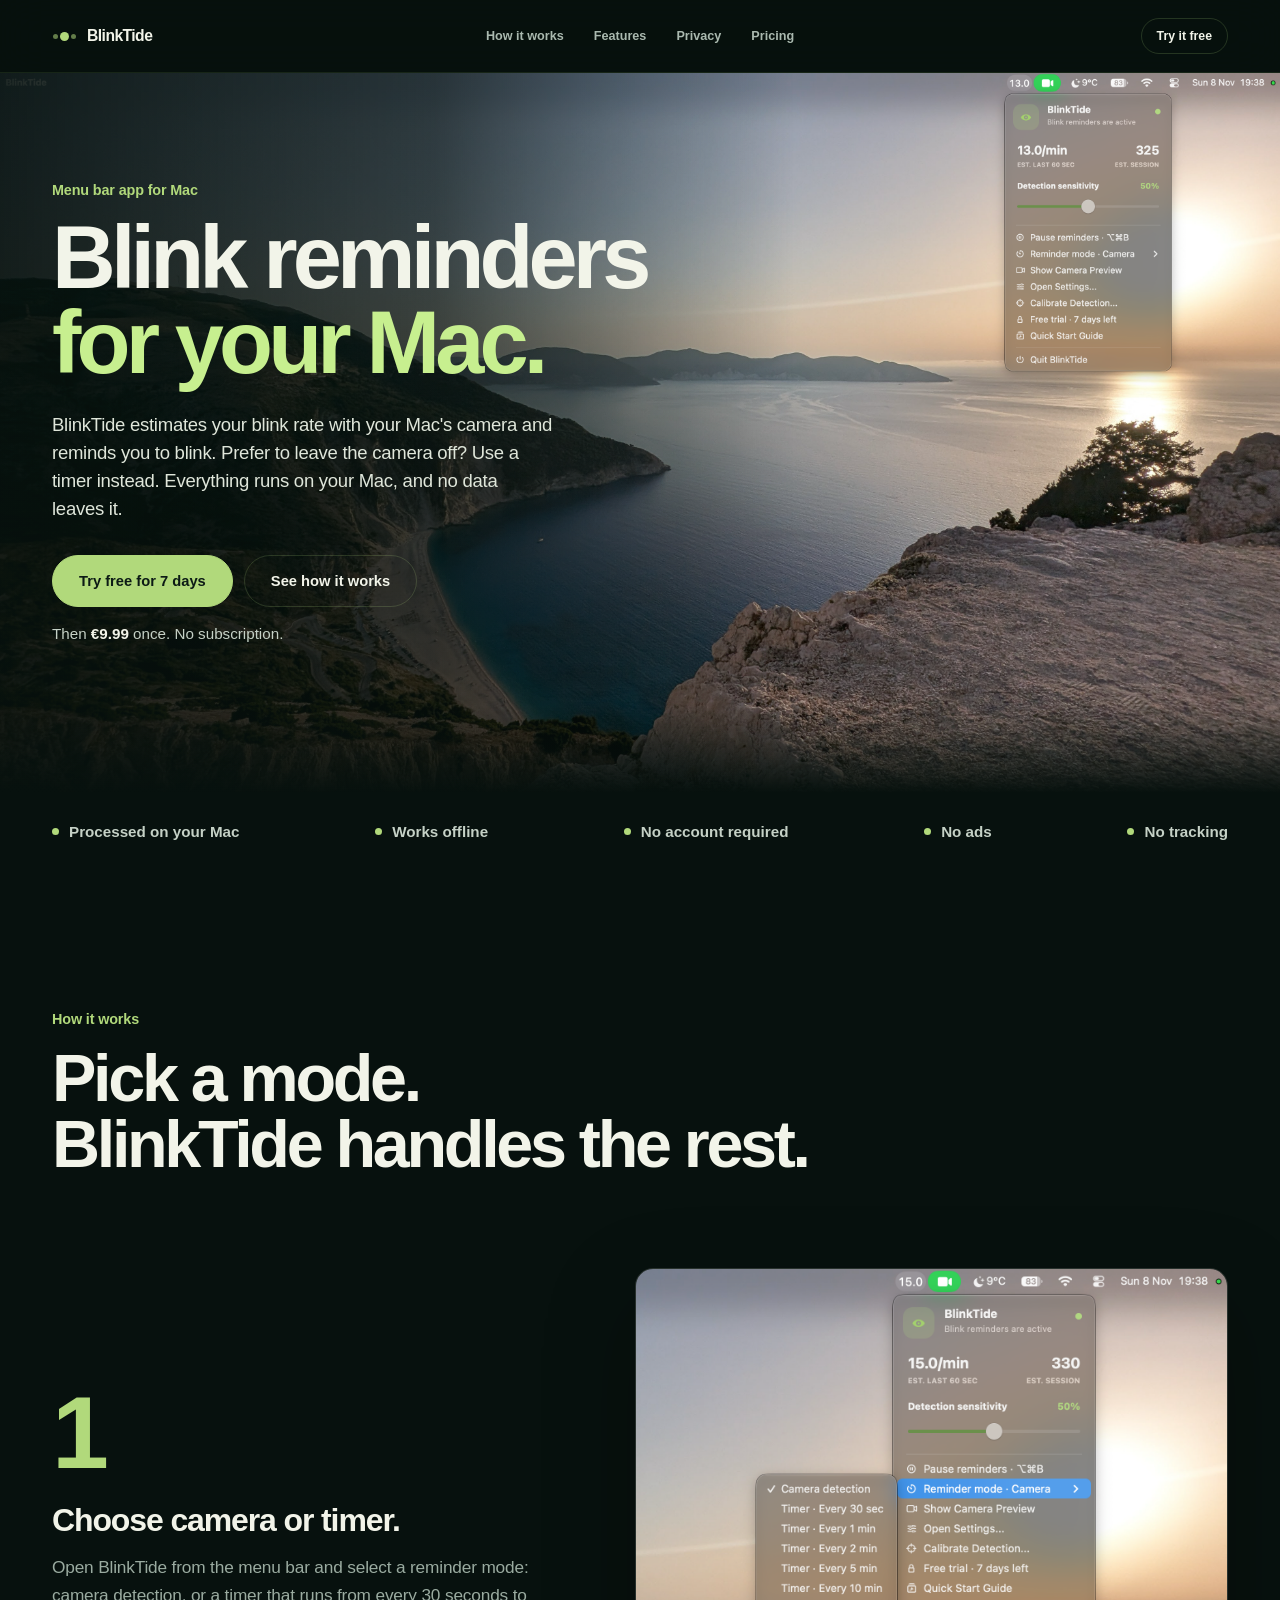
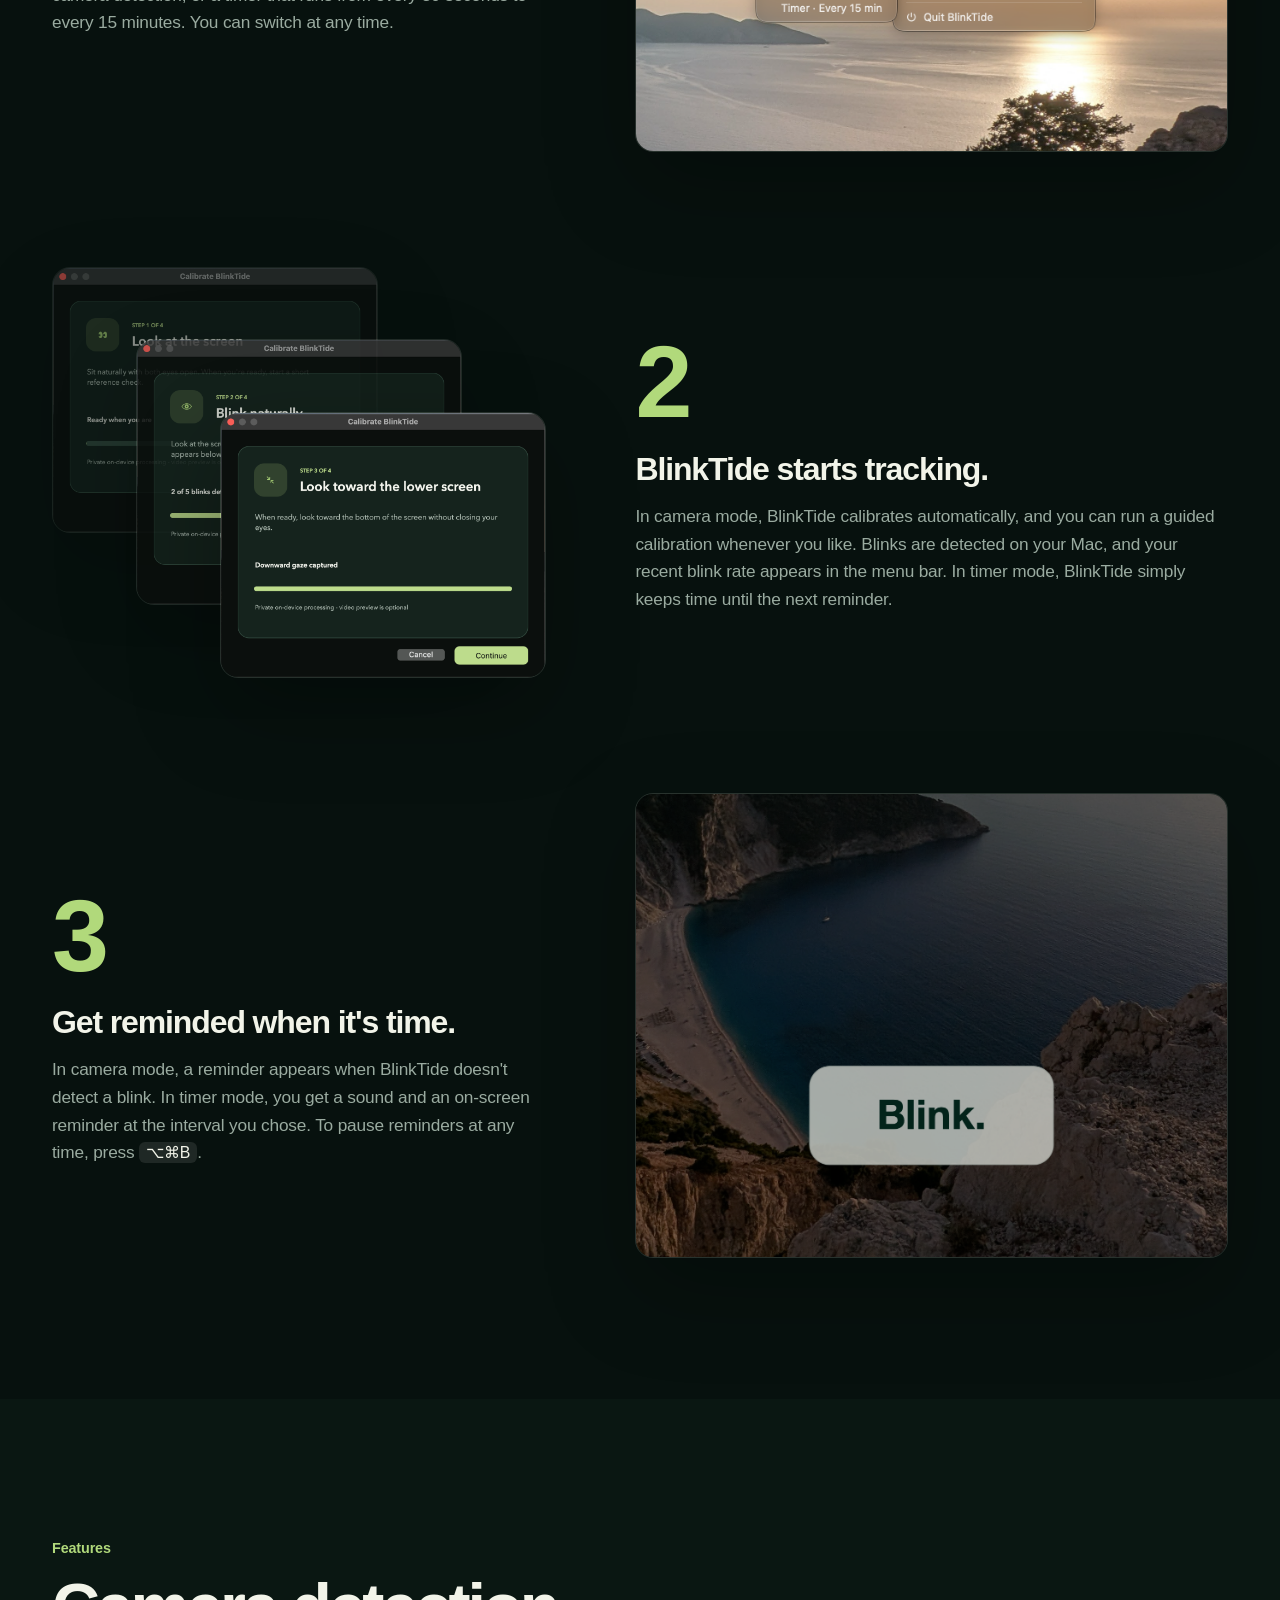
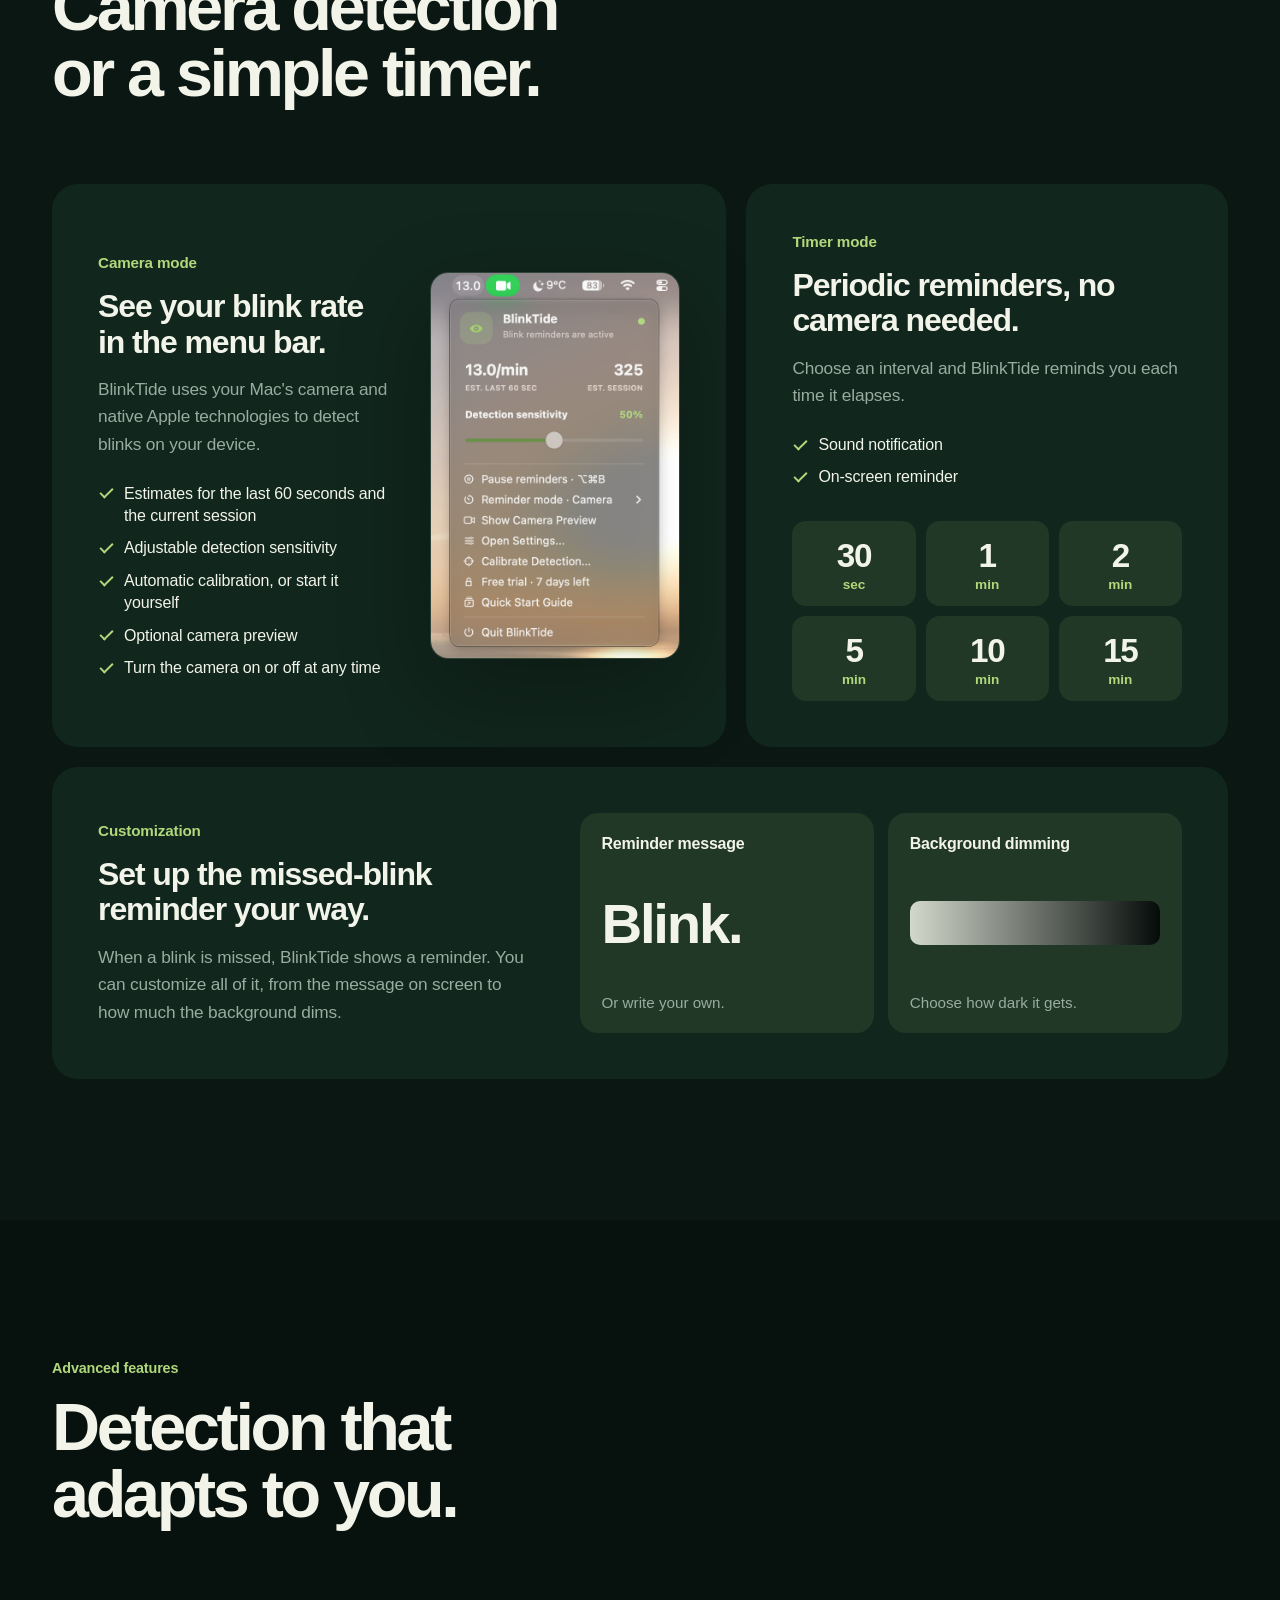
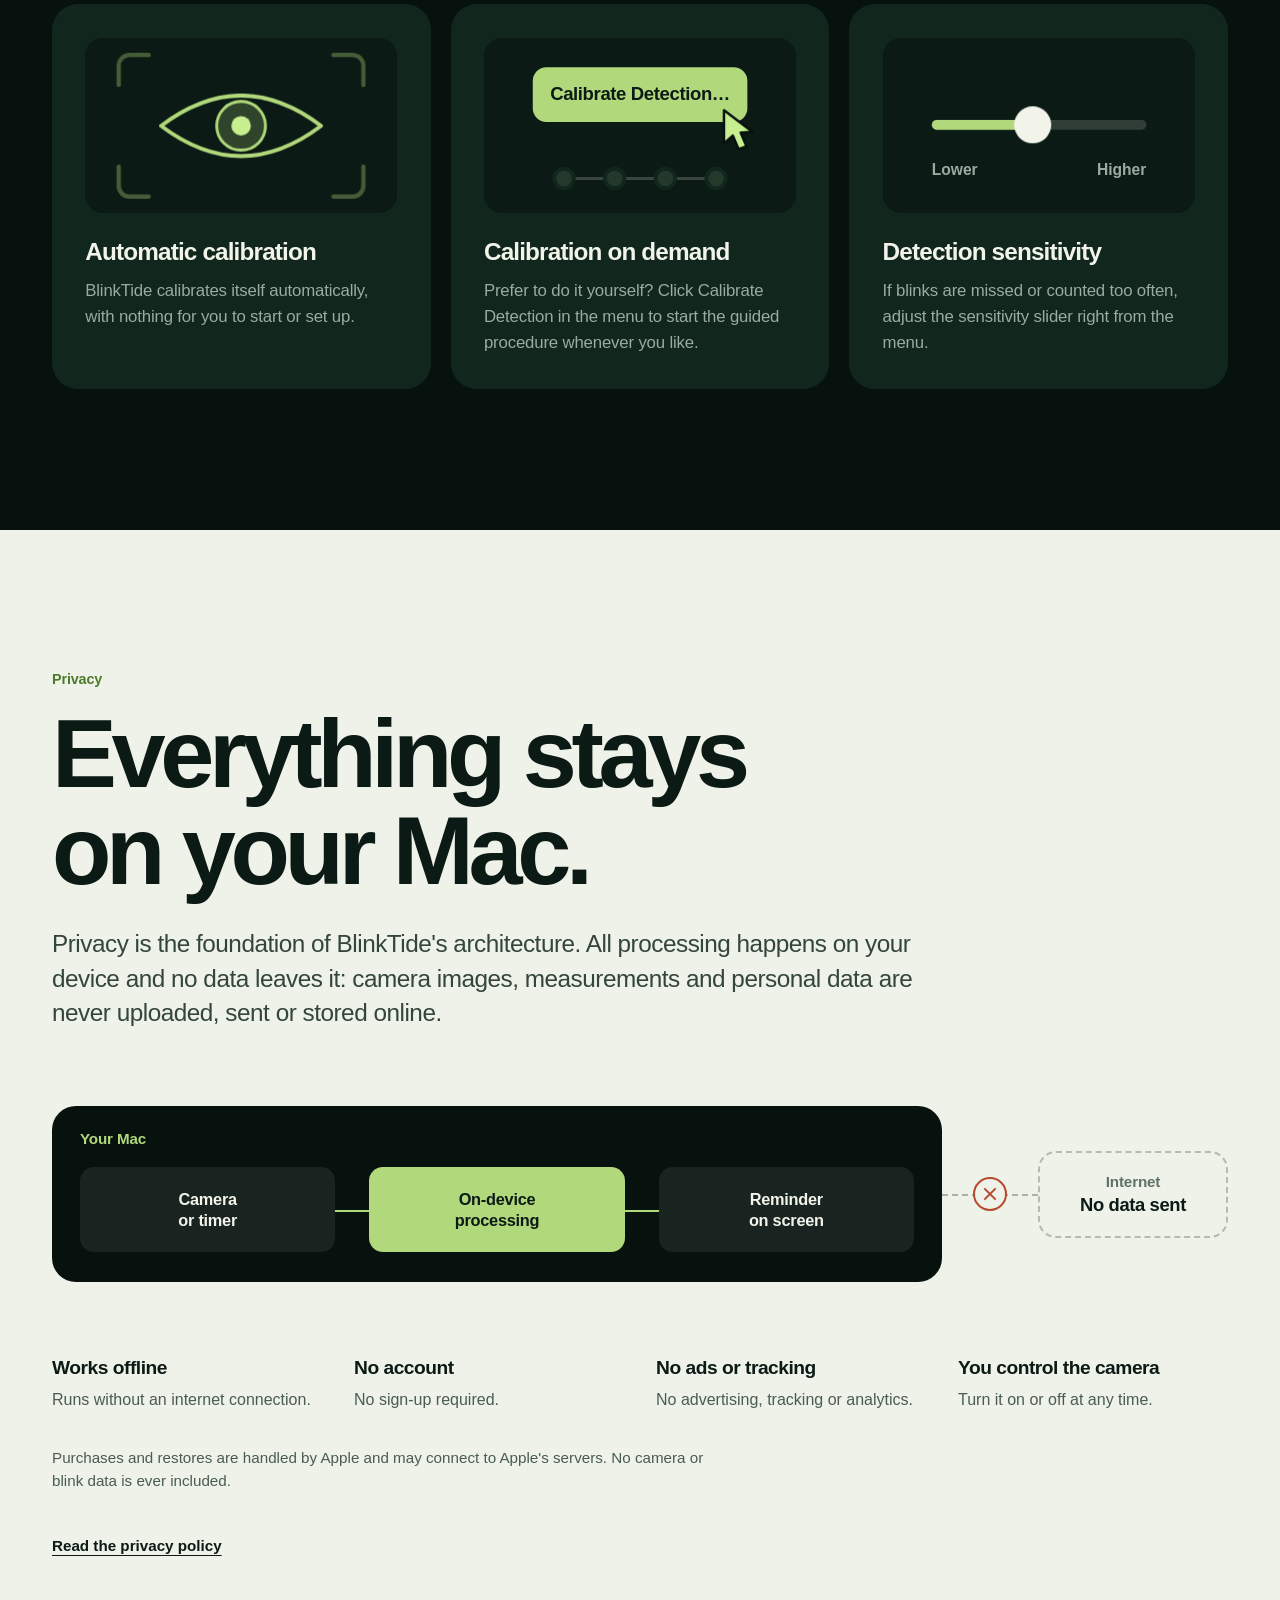
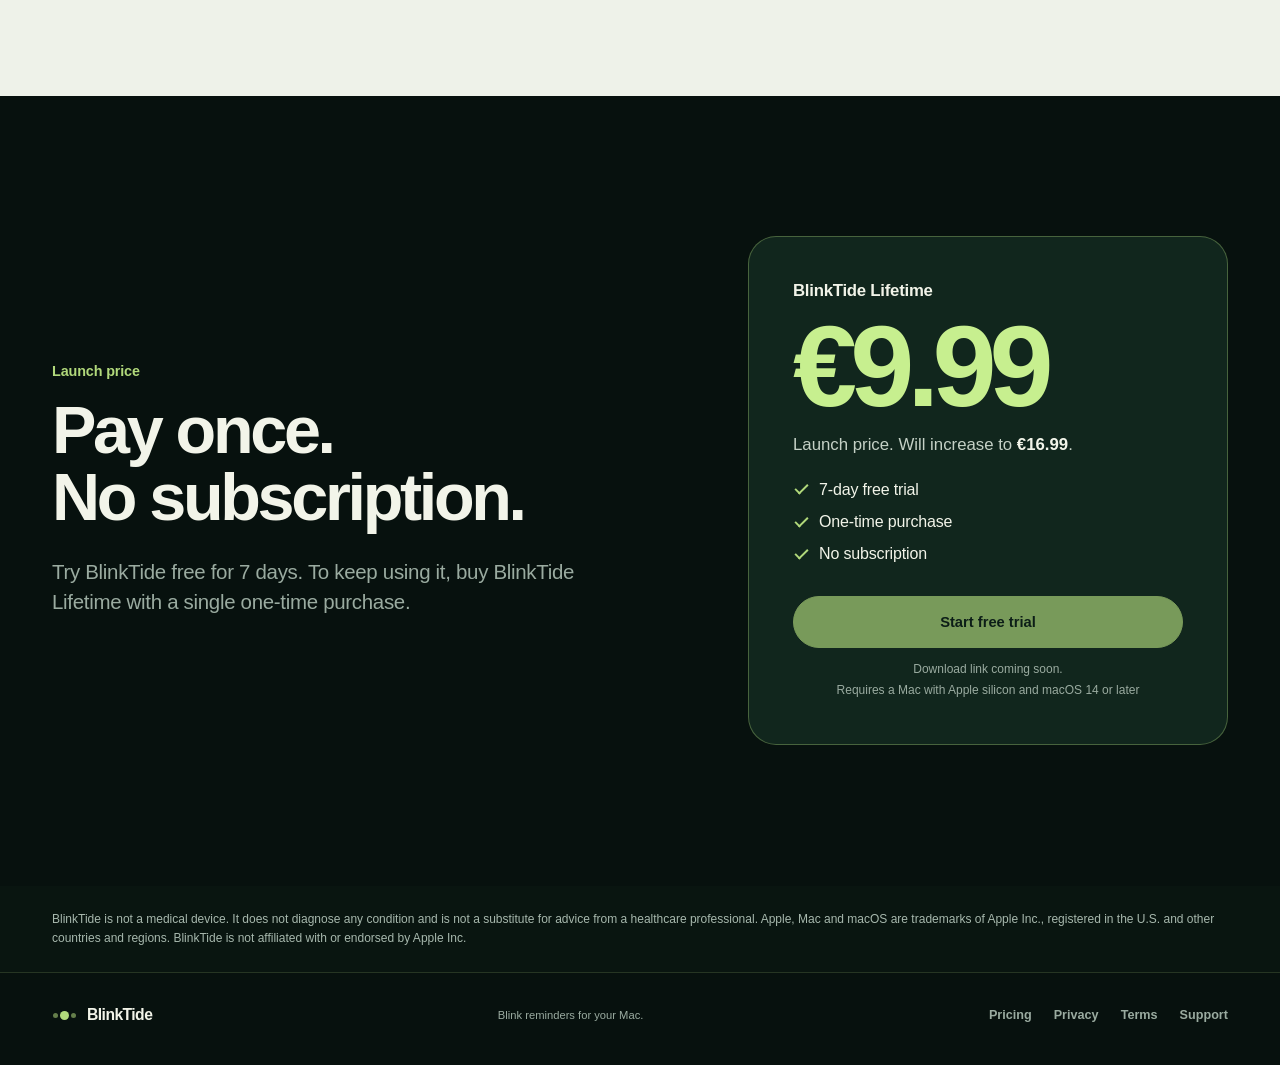
==== commit 3098a58c: "Rebuild homepage in English with new product screens Replace the homepage with an English version co" ====
--- a/docs/index.html
+++ b/docs/index.html
@@ -5,8 +5,8 @@
   <meta http-equiv="refresh" content="0; url=../">
   <meta name="robots" content="noindex"><link rel="canonical" href="https://ivanvigor.github.io/BlinkEyes_Public/">
   <meta name="description" content="A private menu-bar companion for gentle blink and screen-break reminders, processed on your Mac.">
-  <meta property="og:type" content="website"><meta property="og:title" content="BlinkTide · Focus, with a gentler rhythm"><meta property="og:description" content="Gentle blink and screen-break reminders that stay on your Mac for the current session."><meta property="og:image" content="https://ivanvigor.github.io/BlinkEyes_Public/assets/og-marketing.png">
-  <meta name="twitter:card" content="summary_large_image"><meta name="twitter:title" content="BlinkTide · Focus, with a gentler rhythm"><meta name="twitter:description" content="Gentle blink and screen-break reminders that stay on your Mac for the current session."><meta name="twitter:image" content="https://ivanvigor.github.io/BlinkEyes_Public/assets/og-marketing.png">
+  <meta property="og:type" content="website"><meta property="og:title" content="BlinkTide · Focus, with a gentler rhythm"><meta property="og:description" content="Gentle blink and screen-break reminders that stay on your Mac for the current session."><meta property="og:image" content="https://blinktide.kerny.it/assets/og-blinktide.jpg">
+  <meta name="twitter:card" content="summary_large_image"><meta name="twitter:title" content="BlinkTide · Focus, with a gentler rhythm"><meta name="twitter:description" content="Gentle blink and screen-break reminders that stay on your Mac for the current session."><meta name="twitter:image" content="https://blinktide.kerny.it/assets/og-blinktide.jpg">
   <title>BlinkTide · Focus, with a gentler rhythm</title><link rel="stylesheet" href="../assets/site.css">
 </head>
 <body class="inner-page"><main class="container page-shell compact-page"><header class="compact-heading"><p class="page-kicker">BlinkTide for Mac</p><h1>Focus, with a gentler rhythm.</h1><p class="lead">Discover your new companion for the workday.</p><div class="hero-actions"><a class="button" href="../">Meet BlinkTide <span aria-hidden="true">↗</span></a></div></header></main></body>
--- a/assets/site.css
+++ b/assets/site.css
@@ -61,6 +61,49 @@
 .hero-proof span { align-items: center; color: #819389; display: flex; font-family: var(--mono); font-size: .59rem; gap: 8px; letter-spacing: .05em; text-transform: uppercase; }
 .proof-icon { border: 1px solid rgba(177, 217, 123, .4); border-radius: 50%; display: inline-block; height: 10px; position: relative; width: 10px; }
 .proof-icon::after { background: var(--lime); border-radius: 50%; content: ""; height: 4px; inset: 2px; position: absolute; width: 4px; }
+
+/* Hero product theatre: a real Mac frame demonstrates the optional dimming cue. */
+.mac-demo { margin: 0; min-width: 0; perspective: 1400px; position: relative; }
+.mac-aura { background: radial-gradient(circle, rgba(177, 217, 123, .2), rgba(55, 125, 88, .08) 42%, transparent 70%); filter: blur(14px); inset: -18% -12% -12%; pointer-events: none; position: absolute; transform: translateZ(-1px); }
+.macbook { filter: drop-shadow(0 44px 55px rgba(0, 0, 0, .52)); position: relative; transform: rotateY(-4deg) rotateX(1deg); transform-style: preserve-3d; }
+.mac-lid { background: linear-gradient(145deg, #d7ddd8, #777f7b 42%, #dce1de); border: 1px solid rgba(255, 255, 255, .38); border-radius: 22px 22px 12px 12px; padding: 10px; position: relative; }
+.mac-camera { background: #111714; border: 1px solid rgba(255,255,255,.1); border-radius: 50%; height: 5px; left: 50%; position: absolute; top: 4px; transform: translateX(-50%); width: 5px; z-index: 7; }
+.mac-screen { aspect-ratio: 16 / 10; background: #0b1913; border-radius: 13px 13px 7px 7px; overflow: hidden; position: relative; }
+.mac-screen > img { height: 100%; object-fit: cover; object-position: center 11%; transform: scale(1.02); width: 100%; }
+.screen-dim { animation: screen-dimming 8s cubic-bezier(.45, 0, .2, 1) infinite; background: rgba(2, 7, 5, .82); inset: 0; pointer-events: none; position: absolute; z-index: 2; }
+.screen-state, .blink-cue { backdrop-filter: blur(14px); border: 1px solid rgba(255,255,255,.13); border-radius: 16px; box-shadow: 0 18px 50px rgba(0,0,0,.32); display: grid; left: 50%; min-width: 190px; padding: 14px 17px; position: absolute; text-align: left; top: 50%; transform: translate(-50%, -50%); z-index: 4; }
+.screen-state { animation: no-blink-state 8s ease-in-out infinite; background: rgba(8, 15, 12, .72); grid-template-columns: auto 1fr; }
+.screen-state i { animation: waiting-pulse 1.3s ease-in-out infinite; background: #f2bf71; border-radius: 50%; grid-row: 1 / 3; height: 8px; margin: 7px 11px 0 0; width: 8px; }
+.screen-state span, .blink-cue span { color: #f4f7f2; font-size: .76rem; font-weight: 650; line-height: 1.3; }
+.screen-state strong, .blink-cue strong { color: #aab9af; font-family: var(--mono); font-size: .55rem; font-weight: 500; letter-spacing: .05em; line-height: 1.5; margin-top: 3px; text-transform: uppercase; }
+.blink-cue { align-items: center; animation: blink-restored 8s ease-in-out infinite; background: rgba(18, 48, 31, .88); grid-template-columns: 48px 1fr; opacity: 0; }
+.blink-cue svg { fill: none; grid-row: 1 / 3; height: 34px; margin-right: 13px; overflow: visible; stroke: var(--lime-hi); stroke-linecap: round; stroke-linejoin: round; stroke-width: 3; width: 48px; }
+.blink-cue circle { fill: var(--lime-hi); stroke: none; transform-box: fill-box; transform-origin: center; }
+.blink-cue strong { color: var(--lime); }
+.mac-base { background: linear-gradient(to bottom, #d8ddda, #8d9691 56%, #525a56); border-radius: 3px 3px 18px 18px; height: 17px; margin: -1px -5% 0; position: relative; }
+.mac-base::after { background: rgba(4, 9, 7, .54); border-radius: 0 0 50% 50%; bottom: -5px; content: ""; height: 5px; left: 3%; position: absolute; right: 3%; }
+.mac-base span { background: #7e8782; border-radius: 0 0 7px 7px; height: 5px; left: 43%; position: absolute; top: 0; width: 14%; }
+.mac-demo figcaption { color: #8fa198; font-size: .76rem; line-height: 1.65; margin: 25px auto 0; max-width: 470px; text-align: center; }
+.mac-demo figcaption span { color: var(--lime); display: block; font-family: var(--mono); font-size: .61rem; font-weight: 700; letter-spacing: .11em; margin-bottom: 4px; text-transform: uppercase; }
+
+@keyframes screen-dimming {
+  0%, 18% { opacity: 0; }
+  56%, 68% { opacity: .76; }
+  73%, 100% { opacity: 0; }
+}
+@keyframes no-blink-state {
+  0%, 24% { opacity: 0; transform: translate(-50%, -43%) scale(.94); }
+  48%, 66% { opacity: 1; transform: translate(-50%, -50%) scale(1); }
+  72%, 100% { opacity: 0; transform: translate(-50%, -56%) scale(.96); }
+}
+@keyframes blink-restored {
+  0%, 66% { opacity: 0; transform: translate(-50%, -45%) scale(.9); }
+  70% { opacity: 1; transform: translate(-50%, -50%) scaleY(1); }
+  72% { opacity: 1; transform: translate(-50%, -50%) scaleY(.18); }
+  75%, 88% { opacity: 1; transform: translate(-50%, -50%) scale(1); }
+  95%, 100% { opacity: 0; transform: translate(-50%, -55%) scale(.95); }
+}
+@keyframes waiting-pulse { 50% { box-shadow: 0 0 0 6px rgba(242, 191, 113, .12); opacity: .62; } }
 
 .hero-visual { min-width: 0; position: relative; }
 .live-panel { background: radial-gradient(circle at 75% 18%, rgba(110,173,74,.13), transparent 34%), #08150f; border: 1px solid rgba(177,217,123,.23); border-radius: 28px; box-shadow: var(--shadow); min-height: 570px; overflow: hidden; padding: clamp(22px, 3vw, 36px); position: relative; }
@@ -232,6 +275,7 @@
 
 @media (max-width: 980px) {
   .hero-layout { gap: 36px; grid-template-columns: 1fr 1fr; }
+  .macbook { transform: rotateY(-2deg); }
   .hero-visual { align-self: stretch; }
   .live-panel { height: 100%; }
   .section-intro, .engine-layout, .privacy-layout, .closing-inner, .page-hero { gap: 50px; grid-template-columns: 1fr; }
@@ -248,6 +292,9 @@
   .hero-layout { display: flex; flex-direction: column; padding-bottom: 52px; padding-top: 68px; }
   .hero-copy { max-width: none; }
   h1 { font-size: clamp(3.25rem, 16vw, 5.1rem); }
+  .mac-demo { margin-top: 10px; width: 100%; }
+  .macbook { transform: none; }
+  .screen-state, .blink-cue { min-width: 170px; padding: 12px 14px; }
   .hero-visual { width: 100%; }
   .live-panel { min-height: 530px; }
   .live-reading { grid-template-columns: 1fr; padding: 40px 0; }
@@ -290,6 +337,9 @@
 @media (prefers-reduced-motion: reduce) {
   html { scroll-behavior: auto; }
   *, *::before, *::after { animation-duration: .01ms !important; animation-iteration-count: 1 !important; transition-duration: .01ms !important; }
+  .screen-dim { opacity: .28; }
+  .screen-state { display: none; }
+  .blink-cue { opacity: 1; transform: translate(-50%, -50%); }
 }
 
 /* Concise, task-focused content: same identity, less reading. */
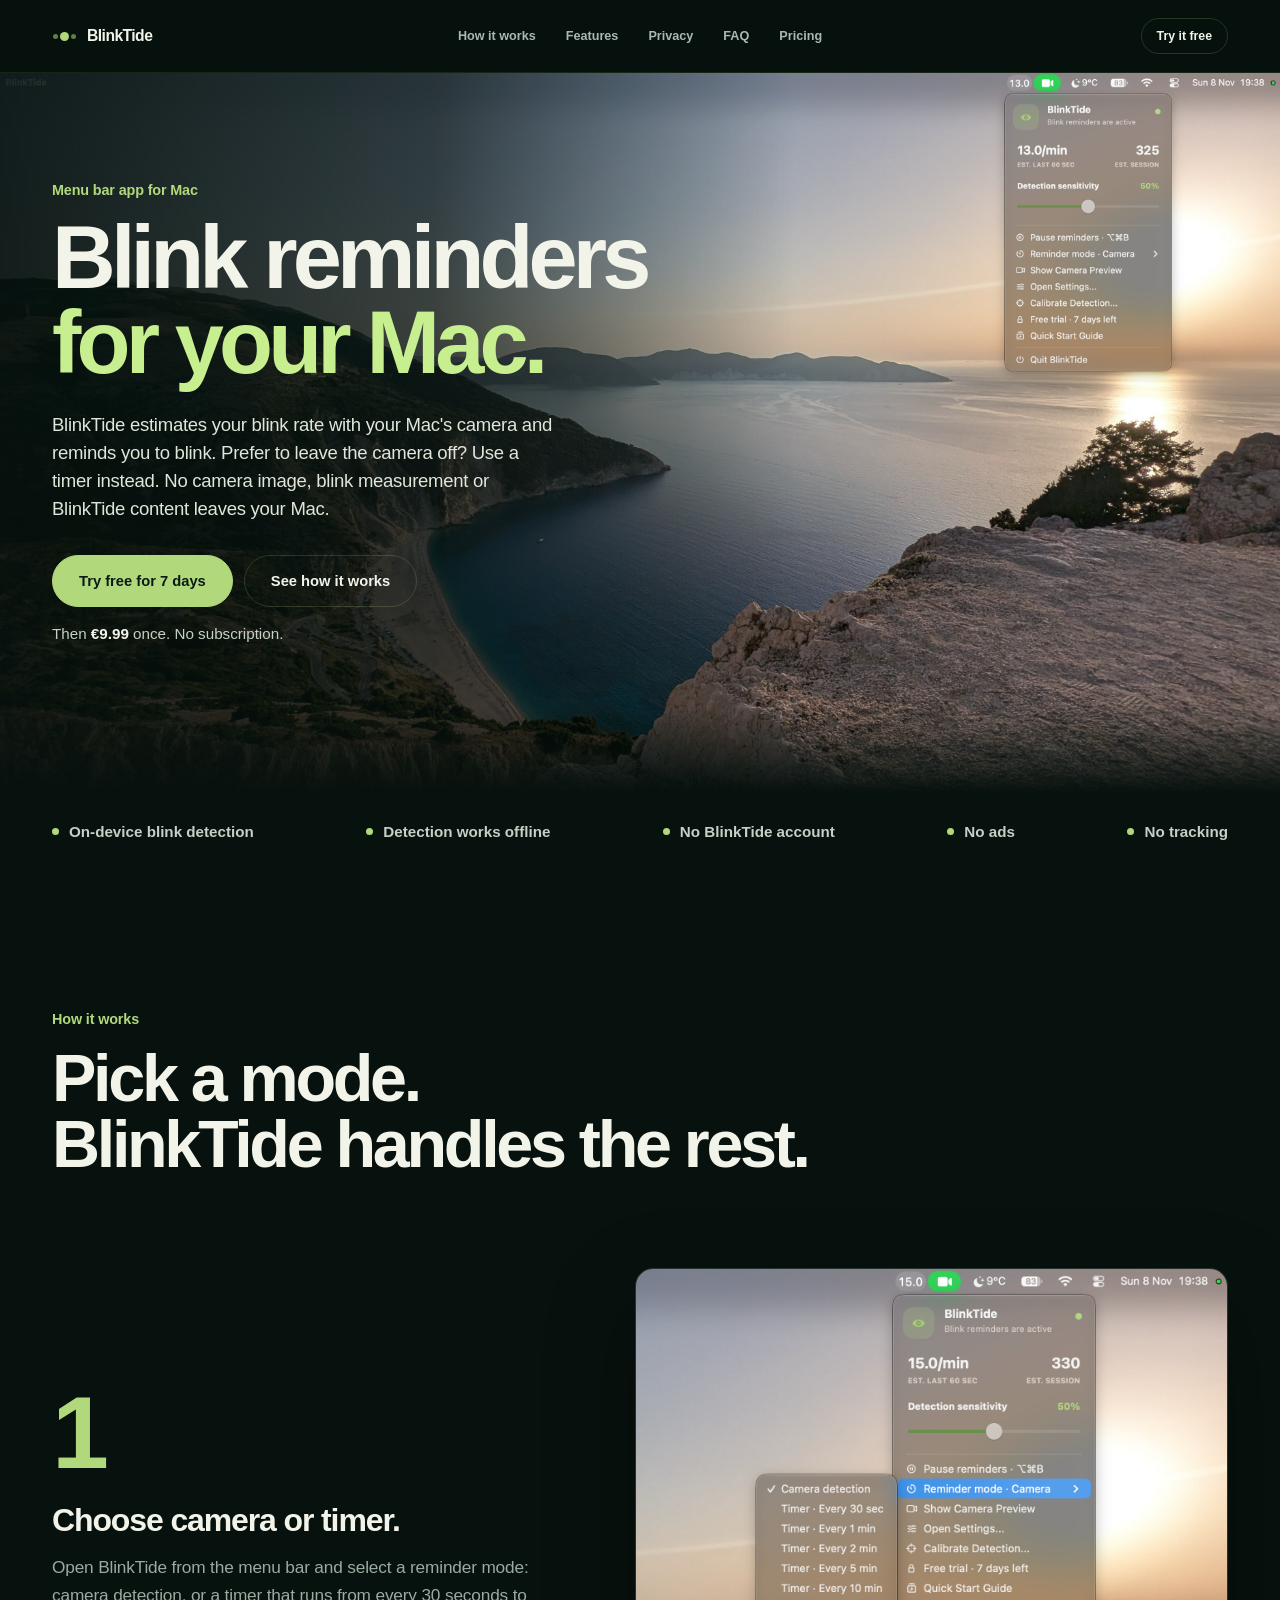
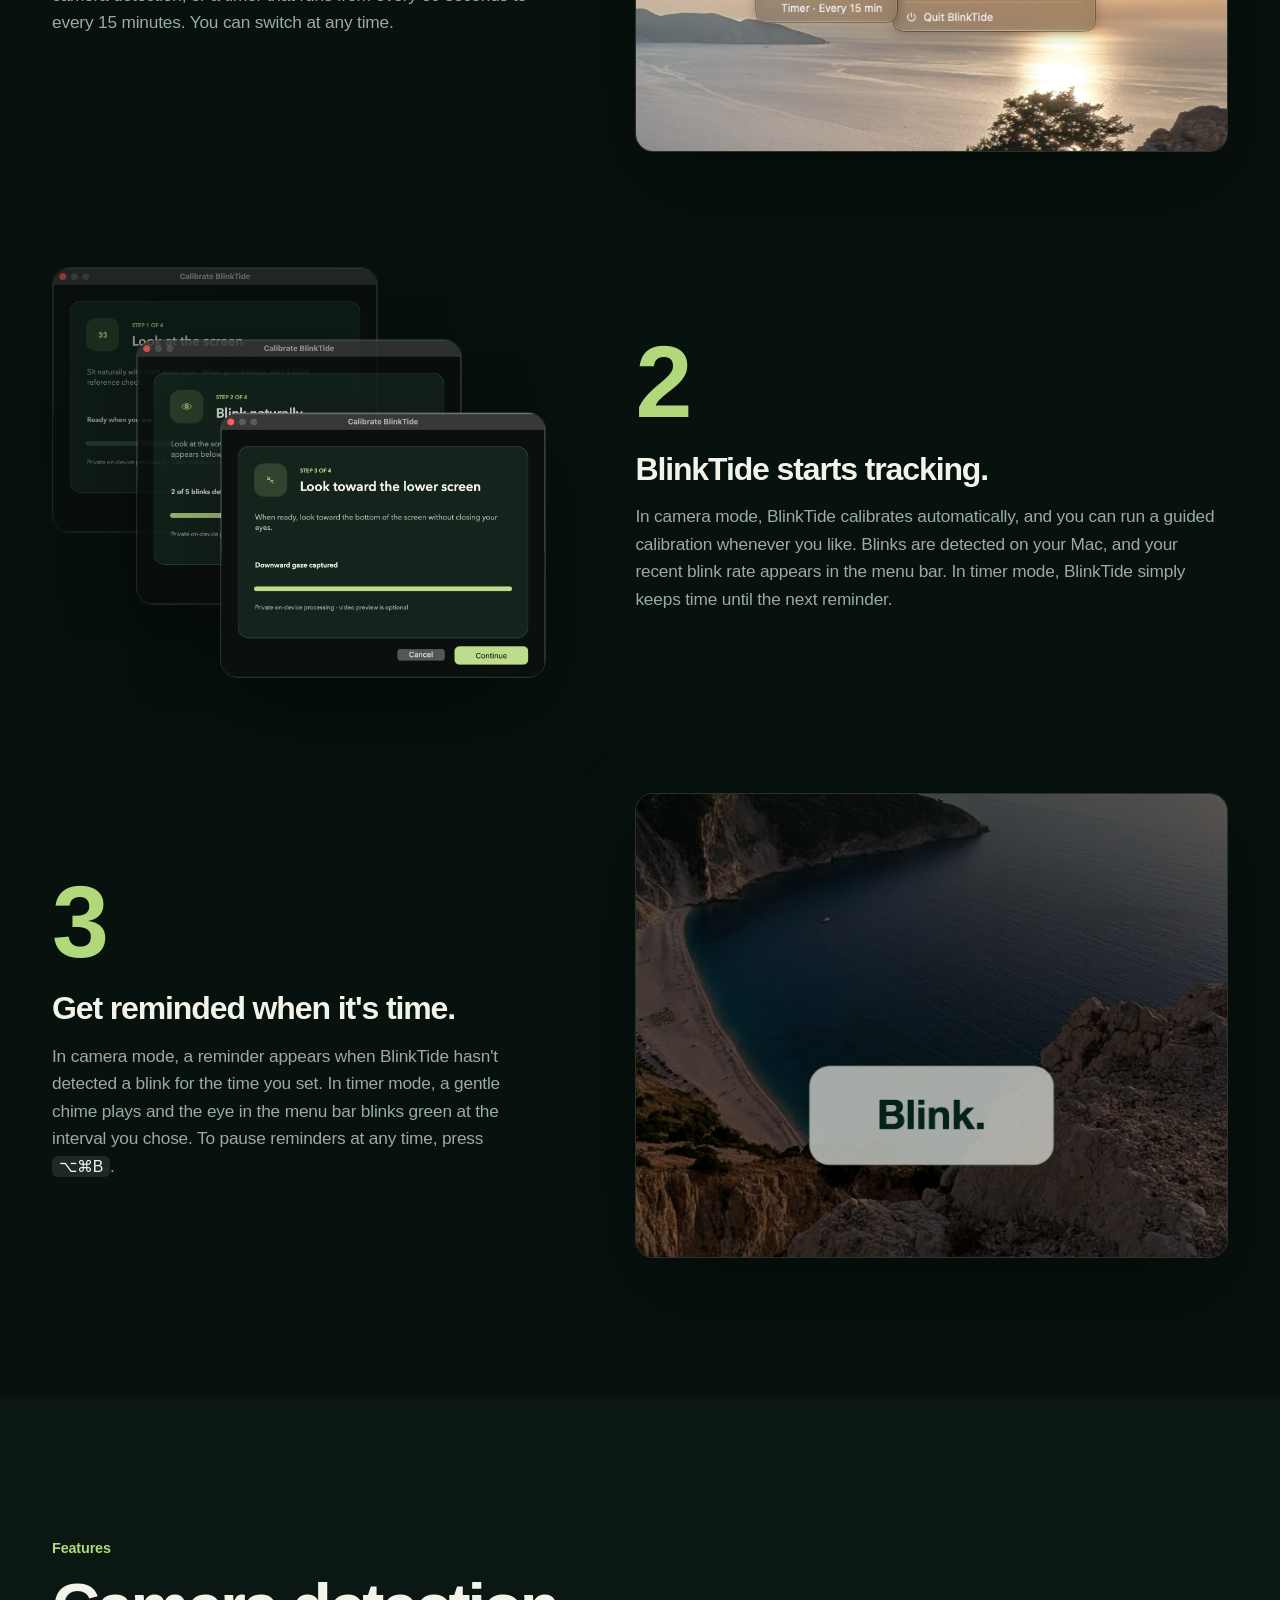
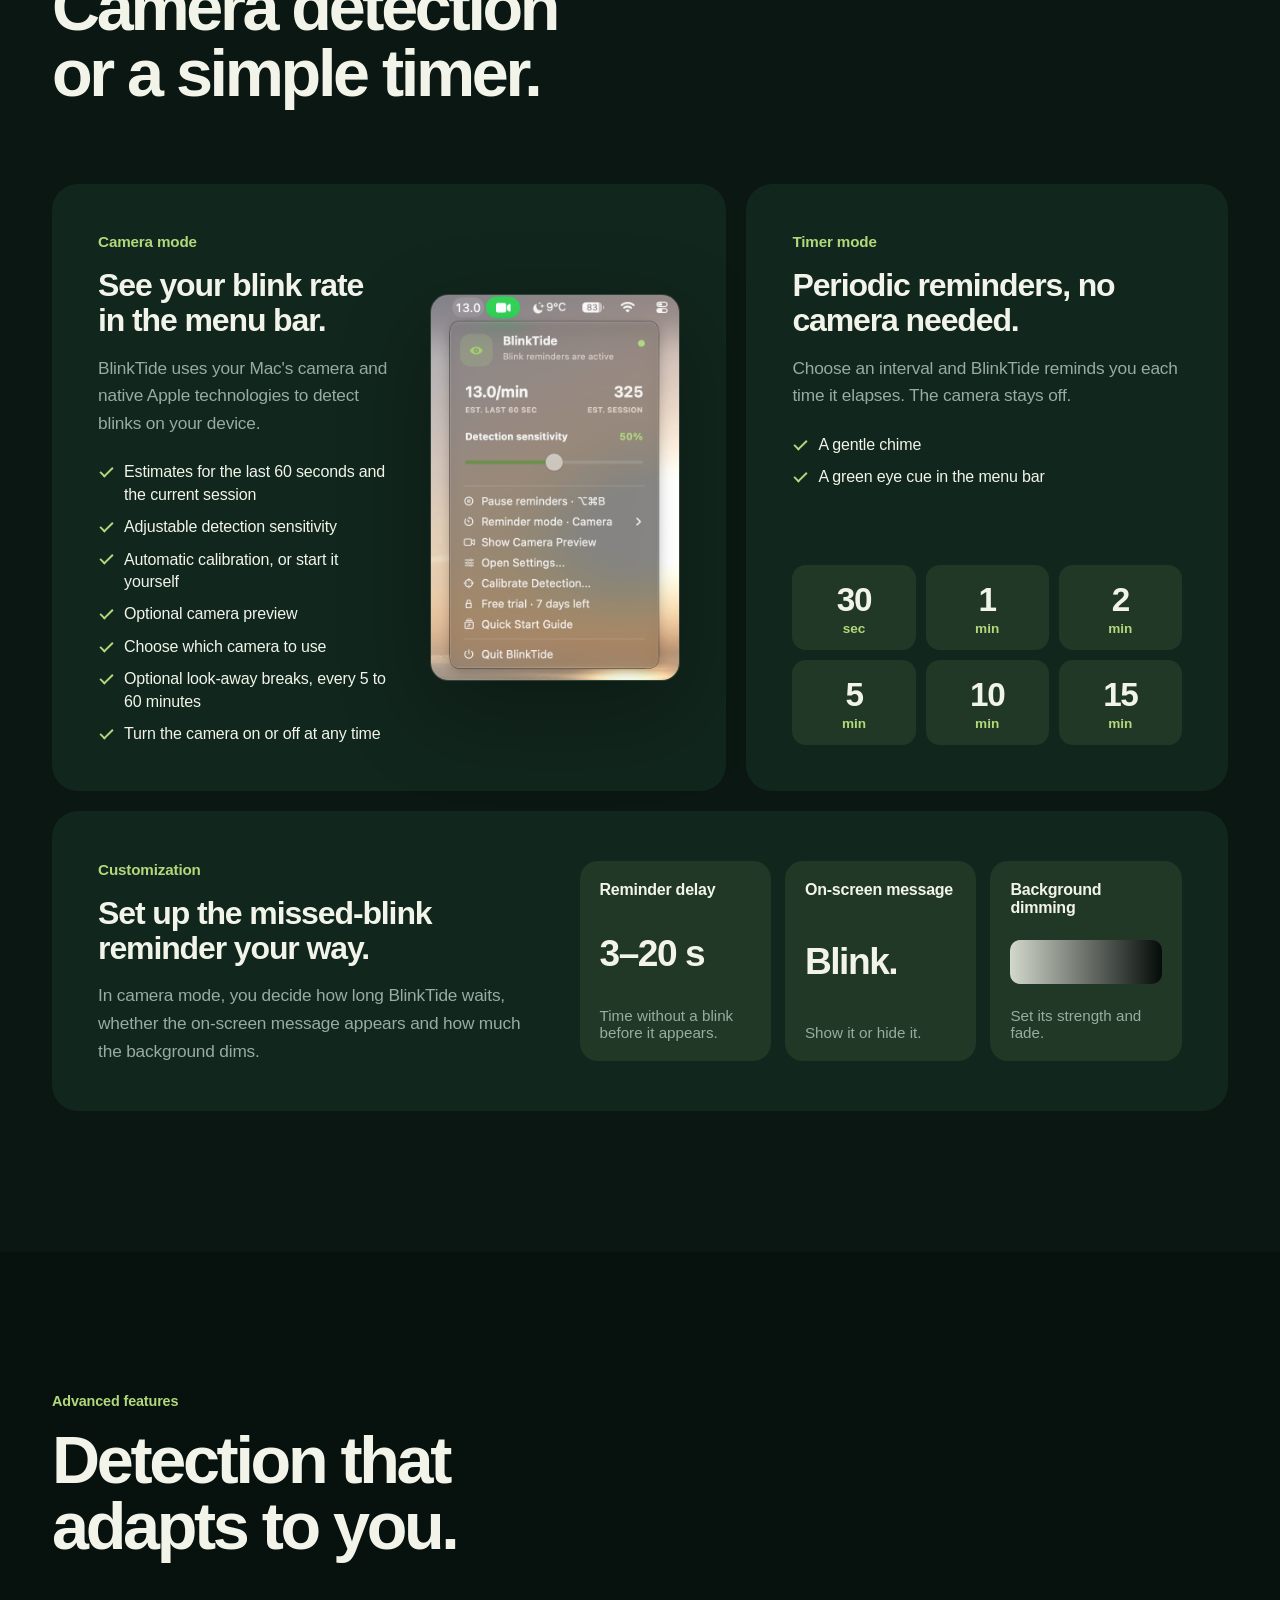
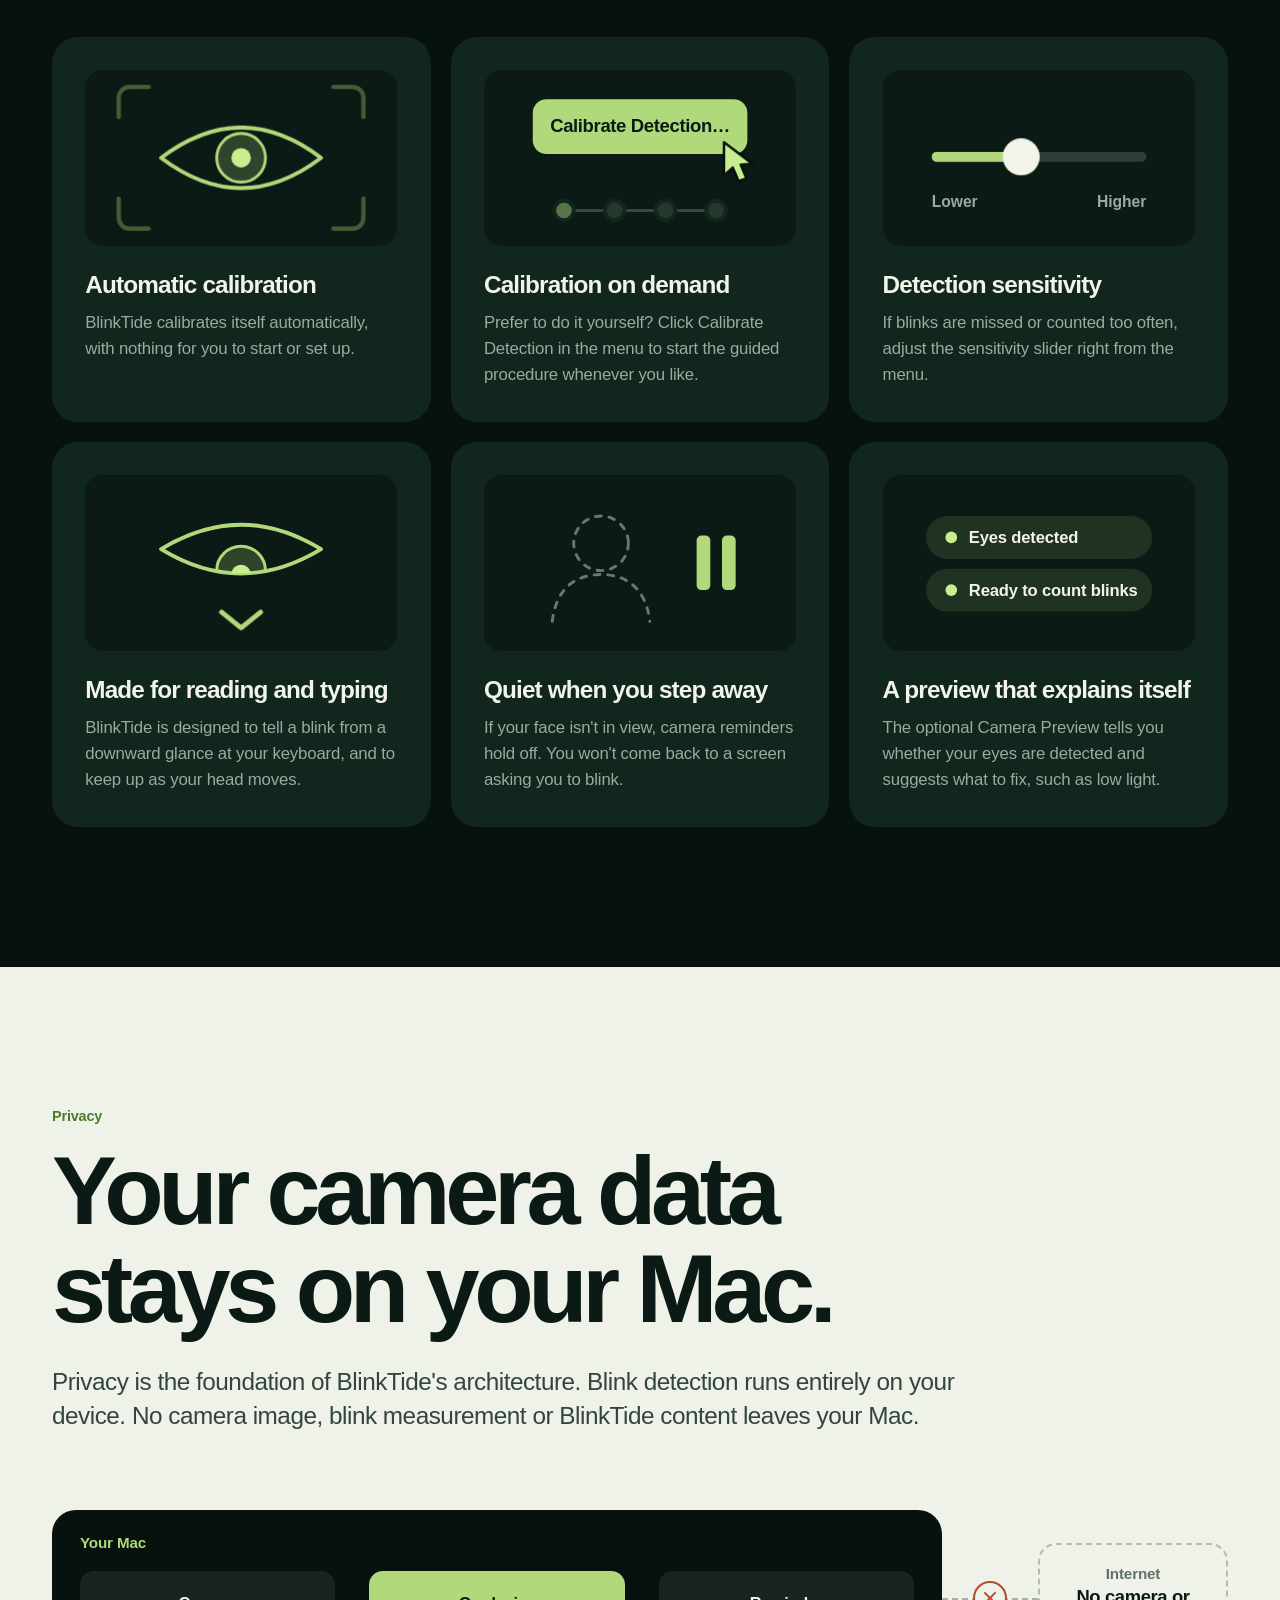
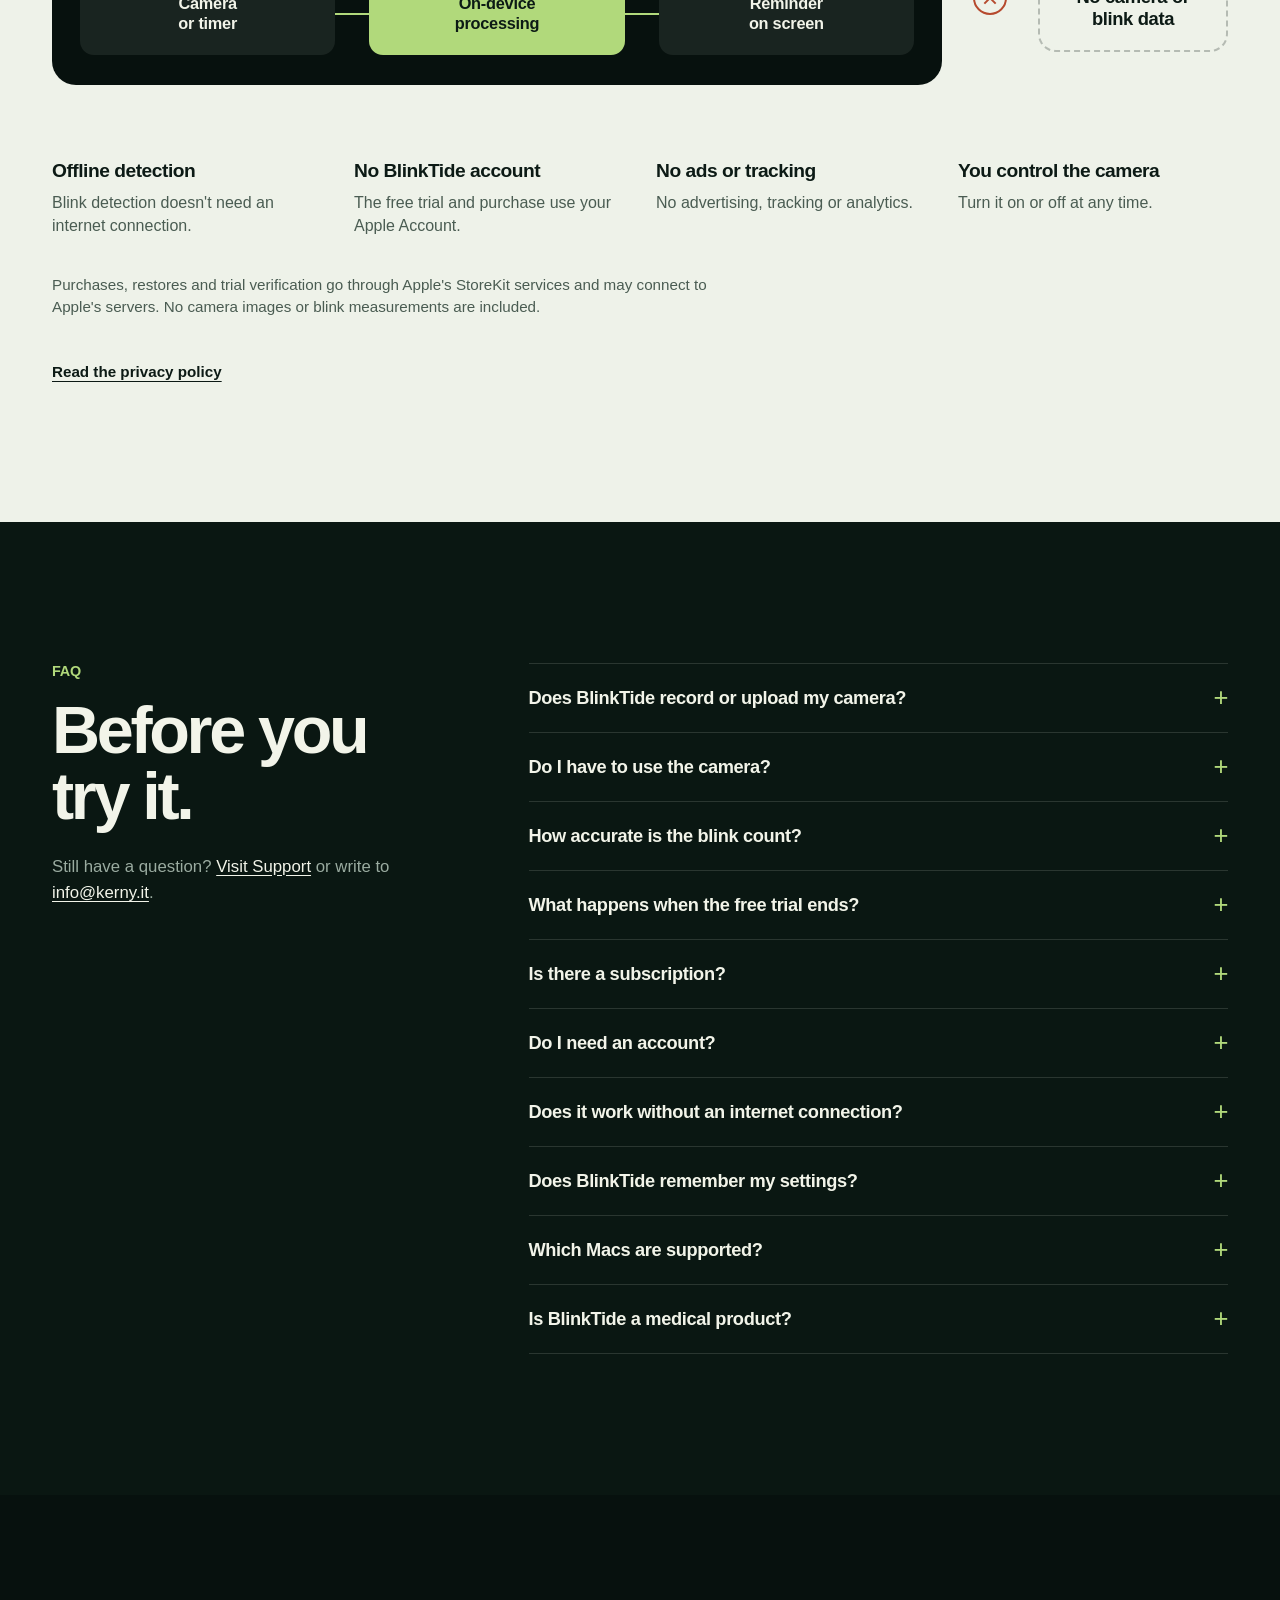
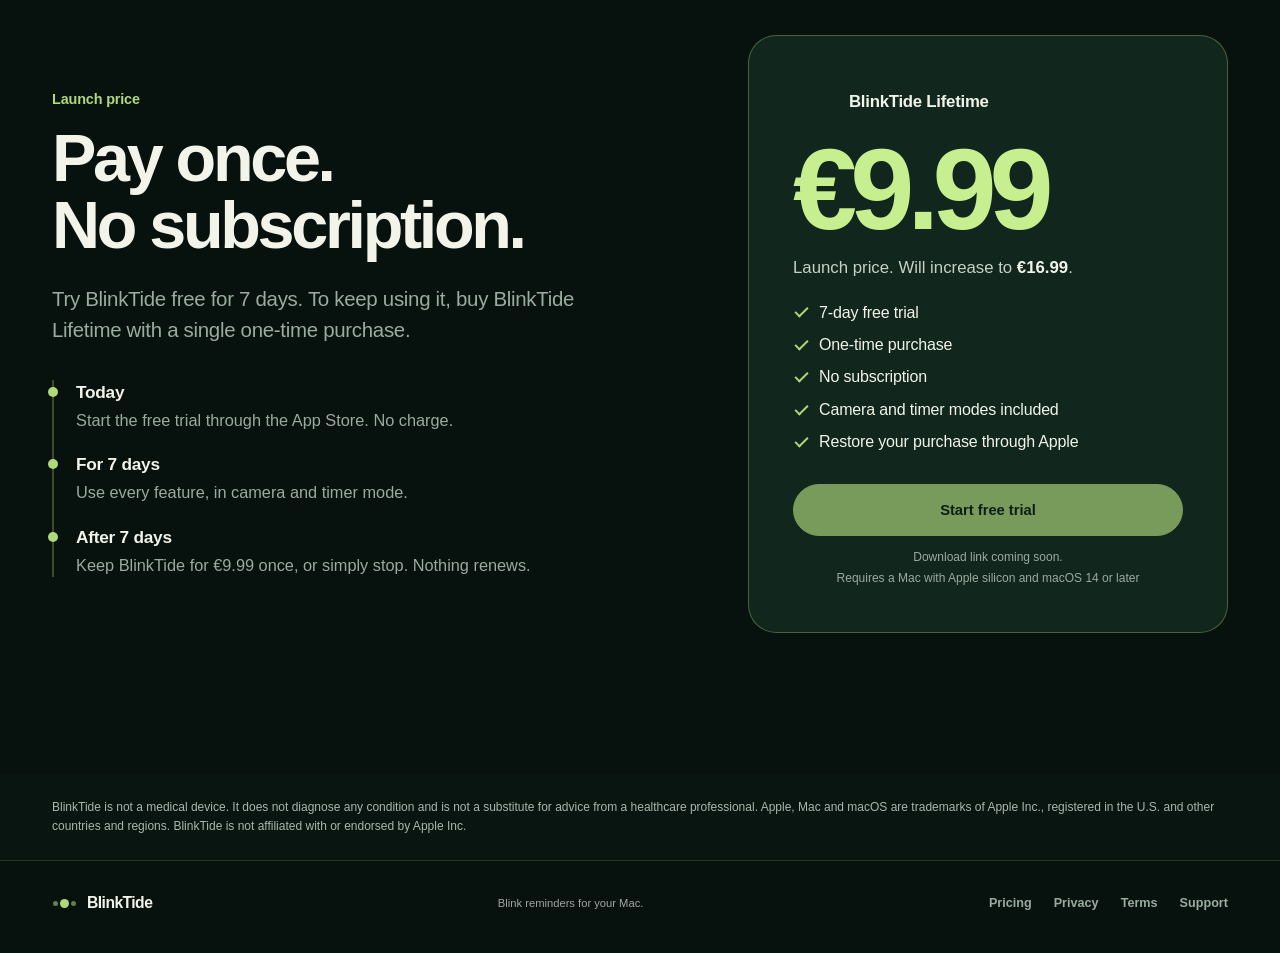
==== commit 6e17e77f: "Add verified features, FAQ and trial timeline to the site Describe reminder settings and timer cues " ====
--- a/docs/index.html
+++ b/docs/index.html
@@ -7,7 +7,7 @@
   <meta name="description" content="A private menu-bar companion for gentle blink and screen-break reminders, processed on your Mac.">
   <meta property="og:type" content="website"><meta property="og:title" content="BlinkTide · Focus, with a gentler rhythm"><meta property="og:description" content="Gentle blink and screen-break reminders that stay on your Mac for the current session."><meta property="og:image" content="https://blinktide.kerny.it/assets/og-blinktide.jpg">
   <meta name="twitter:card" content="summary_large_image"><meta name="twitter:title" content="BlinkTide · Focus, with a gentler rhythm"><meta name="twitter:description" content="Gentle blink and screen-break reminders that stay on your Mac for the current session."><meta name="twitter:image" content="https://blinktide.kerny.it/assets/og-blinktide.jpg">
-  <title>BlinkTide · Focus, with a gentler rhythm</title><link rel="stylesheet" href="../assets/site.css">
+  <title>BlinkTide · Focus, with a gentler rhythm</title><link rel="icon" type="image/png" href="../assets/favicon.png"><link rel="apple-touch-icon" href="../assets/apple-touch-icon.png"><link rel="stylesheet" href="../assets/site.css">
 </head>
 <body class="inner-page"><main class="container page-shell compact-page"><header class="compact-heading"><p class="page-kicker">BlinkTide for Mac</p><h1>Focus, with a gentler rhythm.</h1><p class="lead">Discover your new companion for the workday.</p><div class="hero-actions"><a class="button" href="../">Meet BlinkTide <span aria-hidden="true">↗</span></a></div></header></main></body>
 </html>
--- a/assets/site.css
+++ b/assets/site.css
@@ -518,3 +518,17 @@
 @media (max-width: 470px) {
   .download-section { padding: 60px 0; }
 }
+
+/* Phone layout: room to read, and links that are easy to tap. */
+html { -webkit-text-size-adjust: 100%; text-size-adjust: 100%; }
+@media (max-width: 740px) {
+  .site-header { position: static; }
+  .site-header .brand { min-height: 44px; }
+  .site-header .nav-links { padding: 0 0 6px; row-gap: 0; }
+  .site-header .nav-links a { align-items: center; display: inline-flex; font-size: .88rem; min-height: 44px; padding: 0; }
+  .site-header .nav-cta { font-size: .82rem; min-height: 44px; padding: 0 16px; }
+  .footer-layout .brand { min-height: 44px; }
+  .footer-layout p { font-size: .85rem; }
+  .footer-links { flex-wrap: wrap; gap: 0 24px; }
+  .footer-links a { align-items: center; display: inline-flex; font-size: .88rem; min-height: 44px; }
+}
